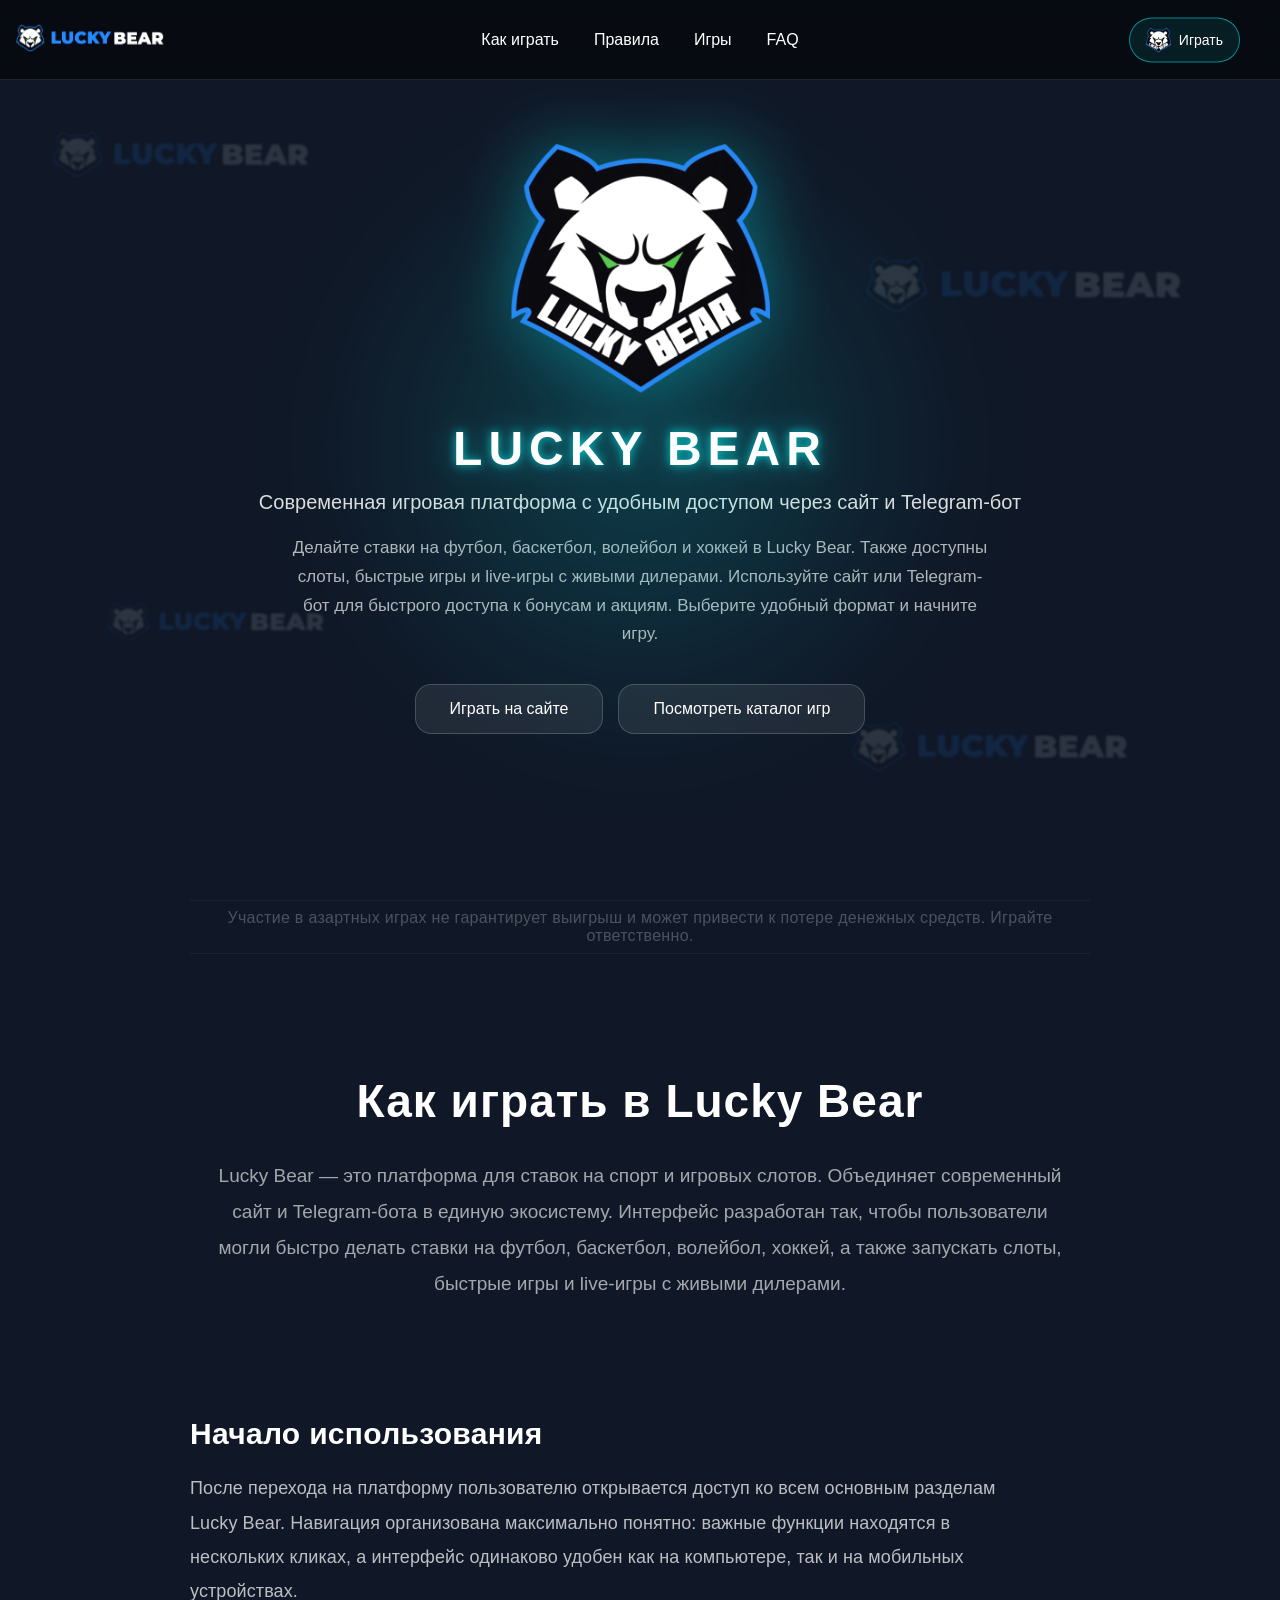
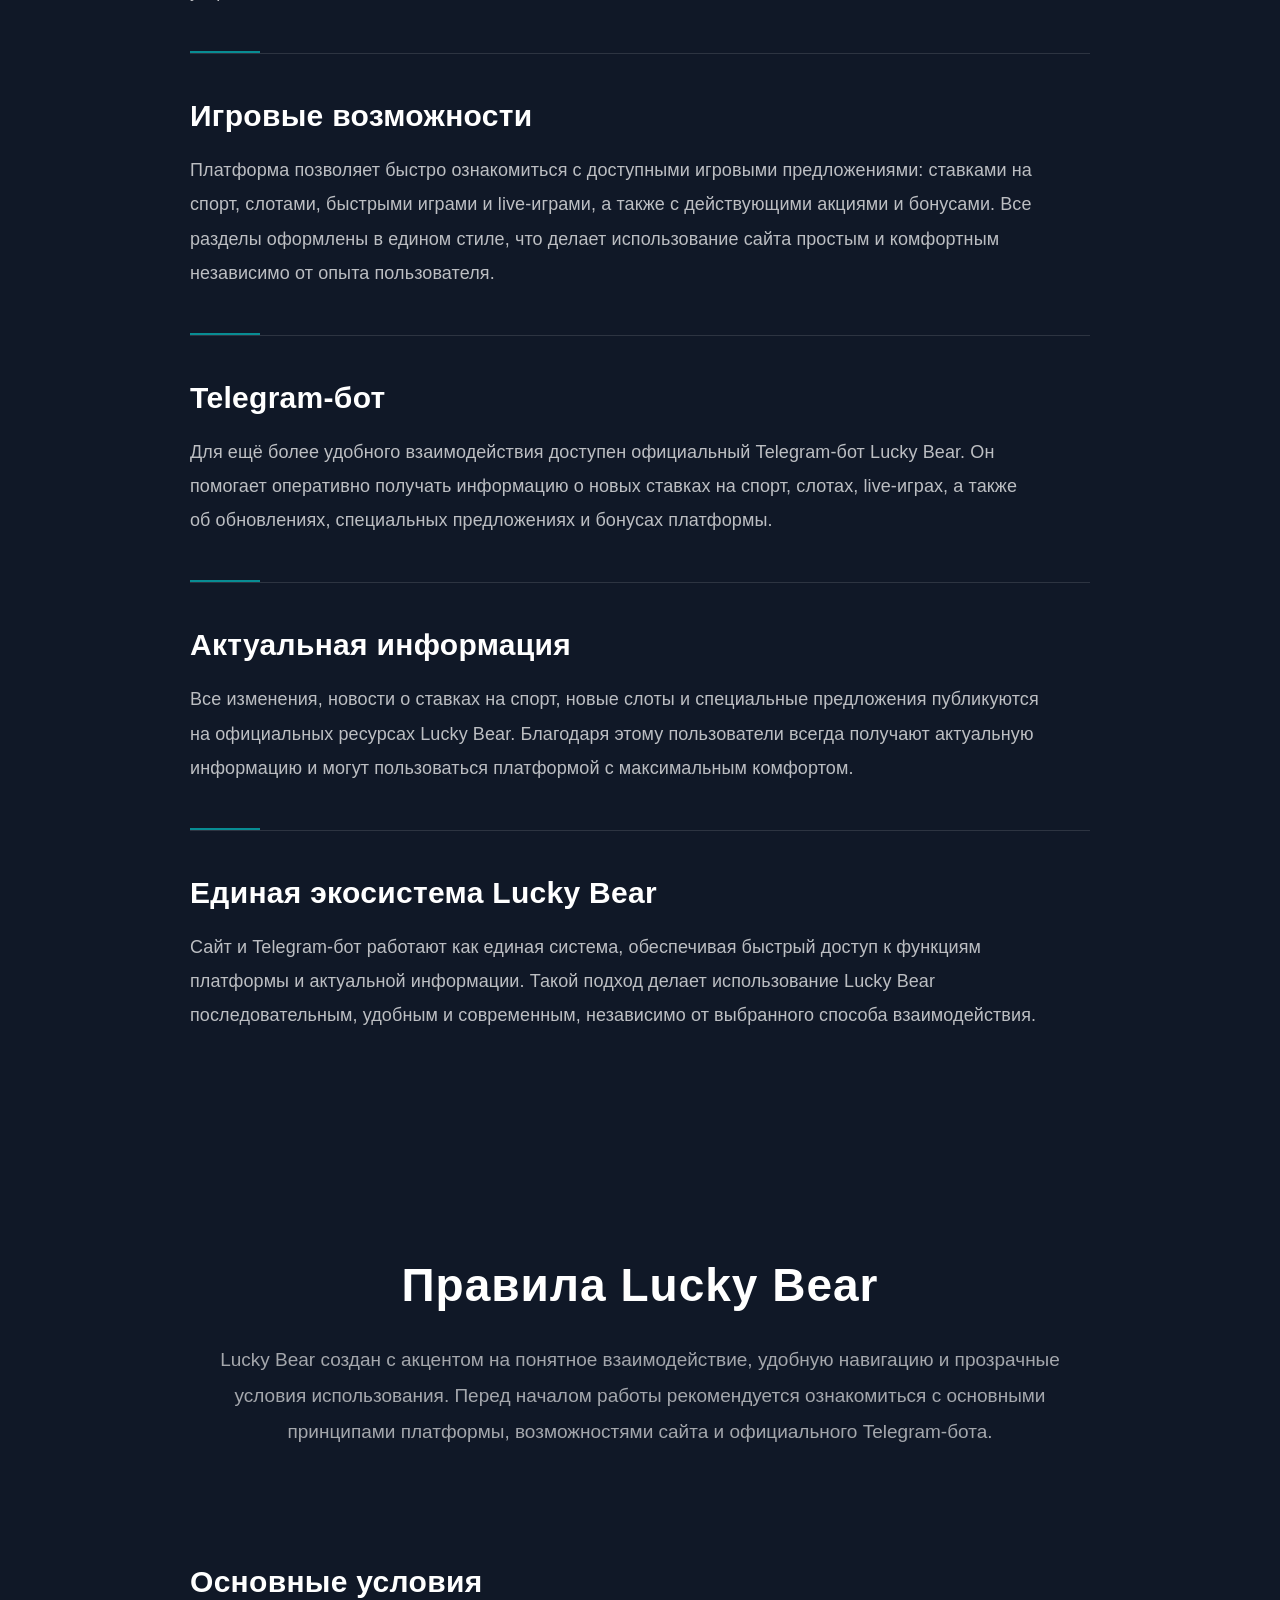
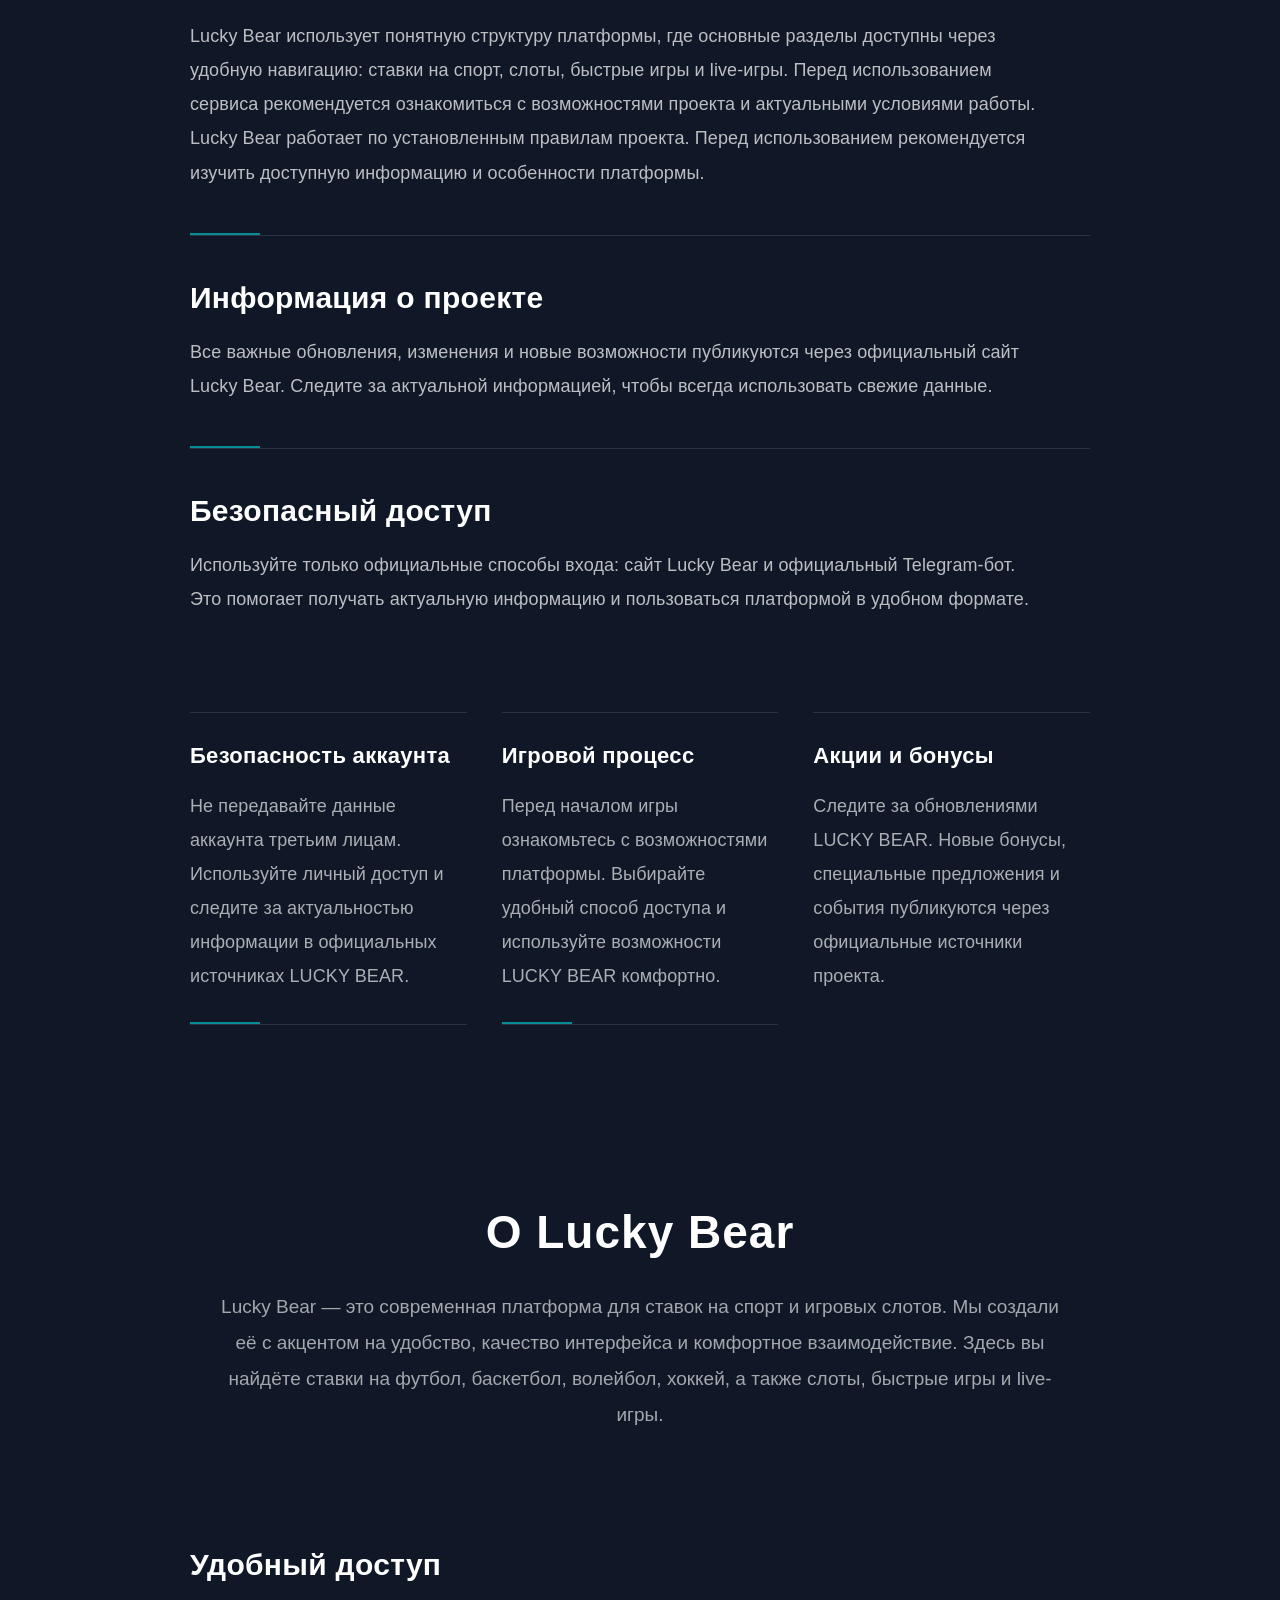
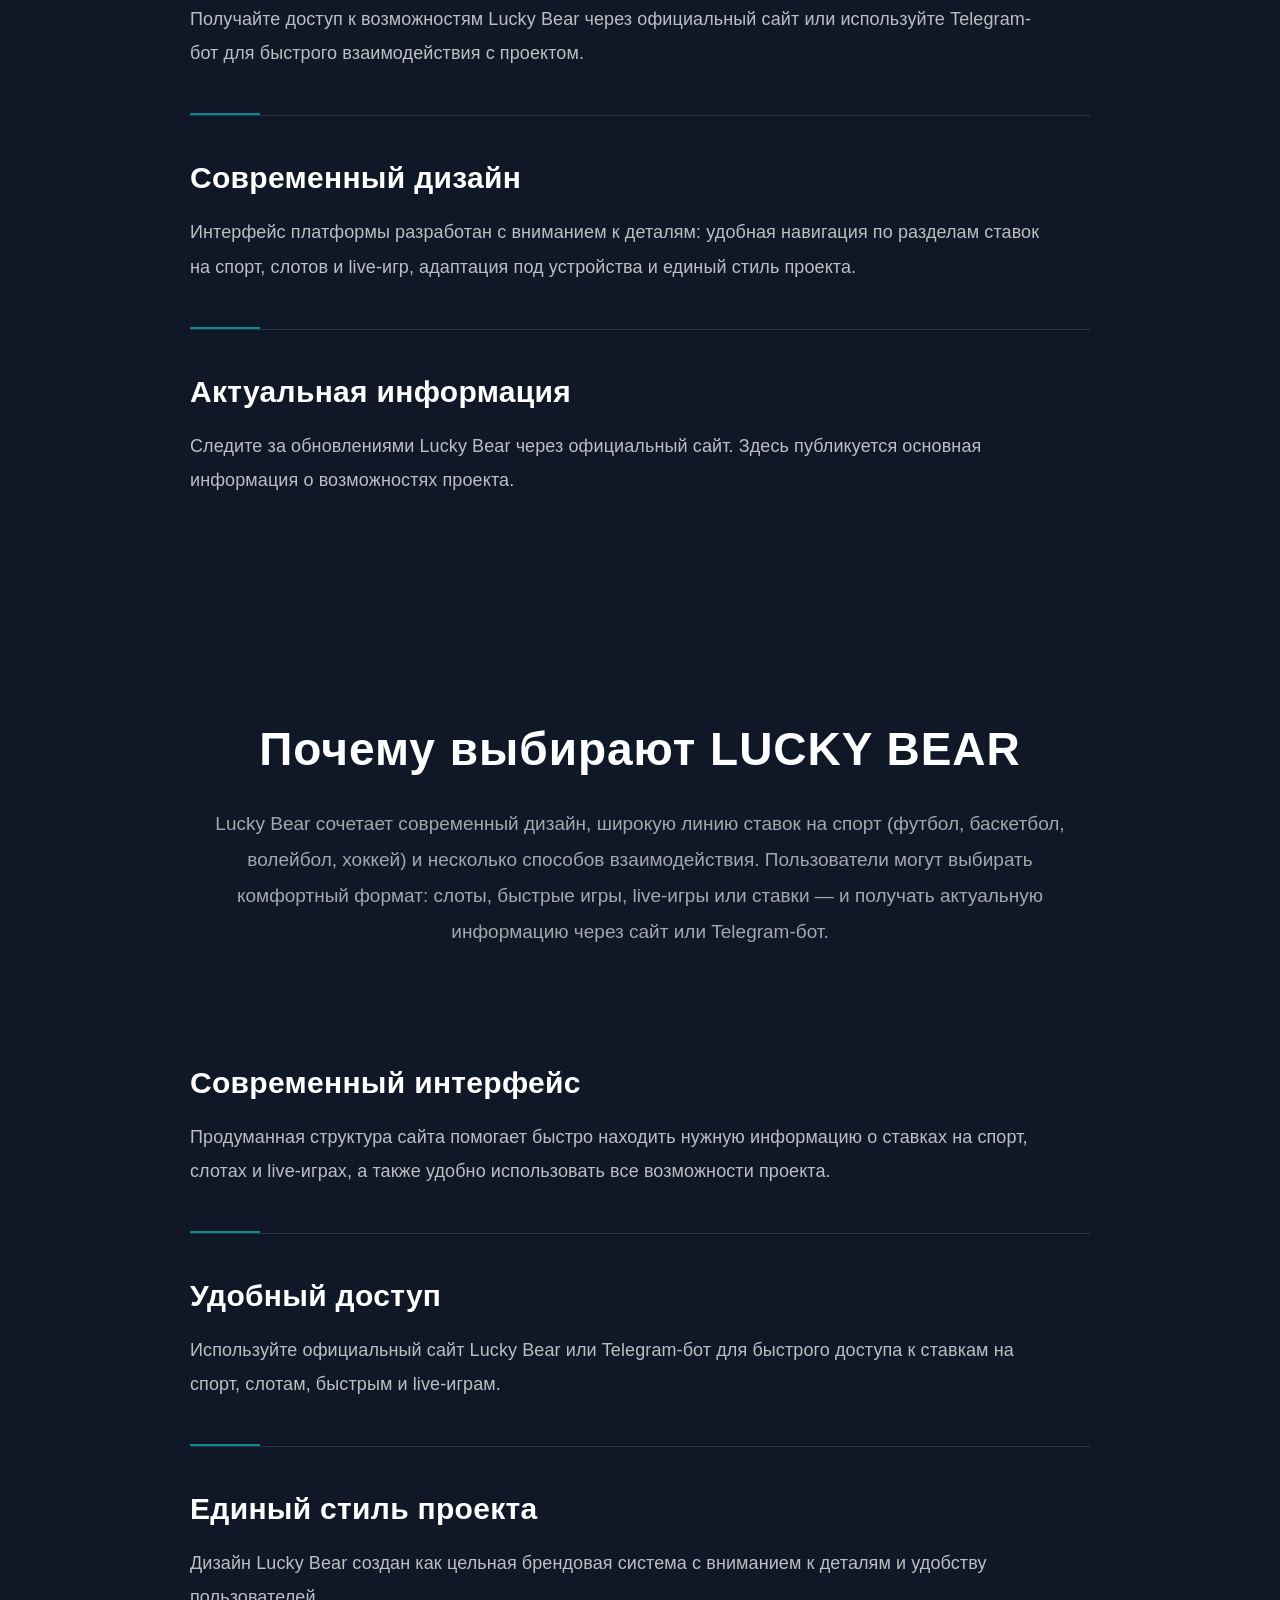
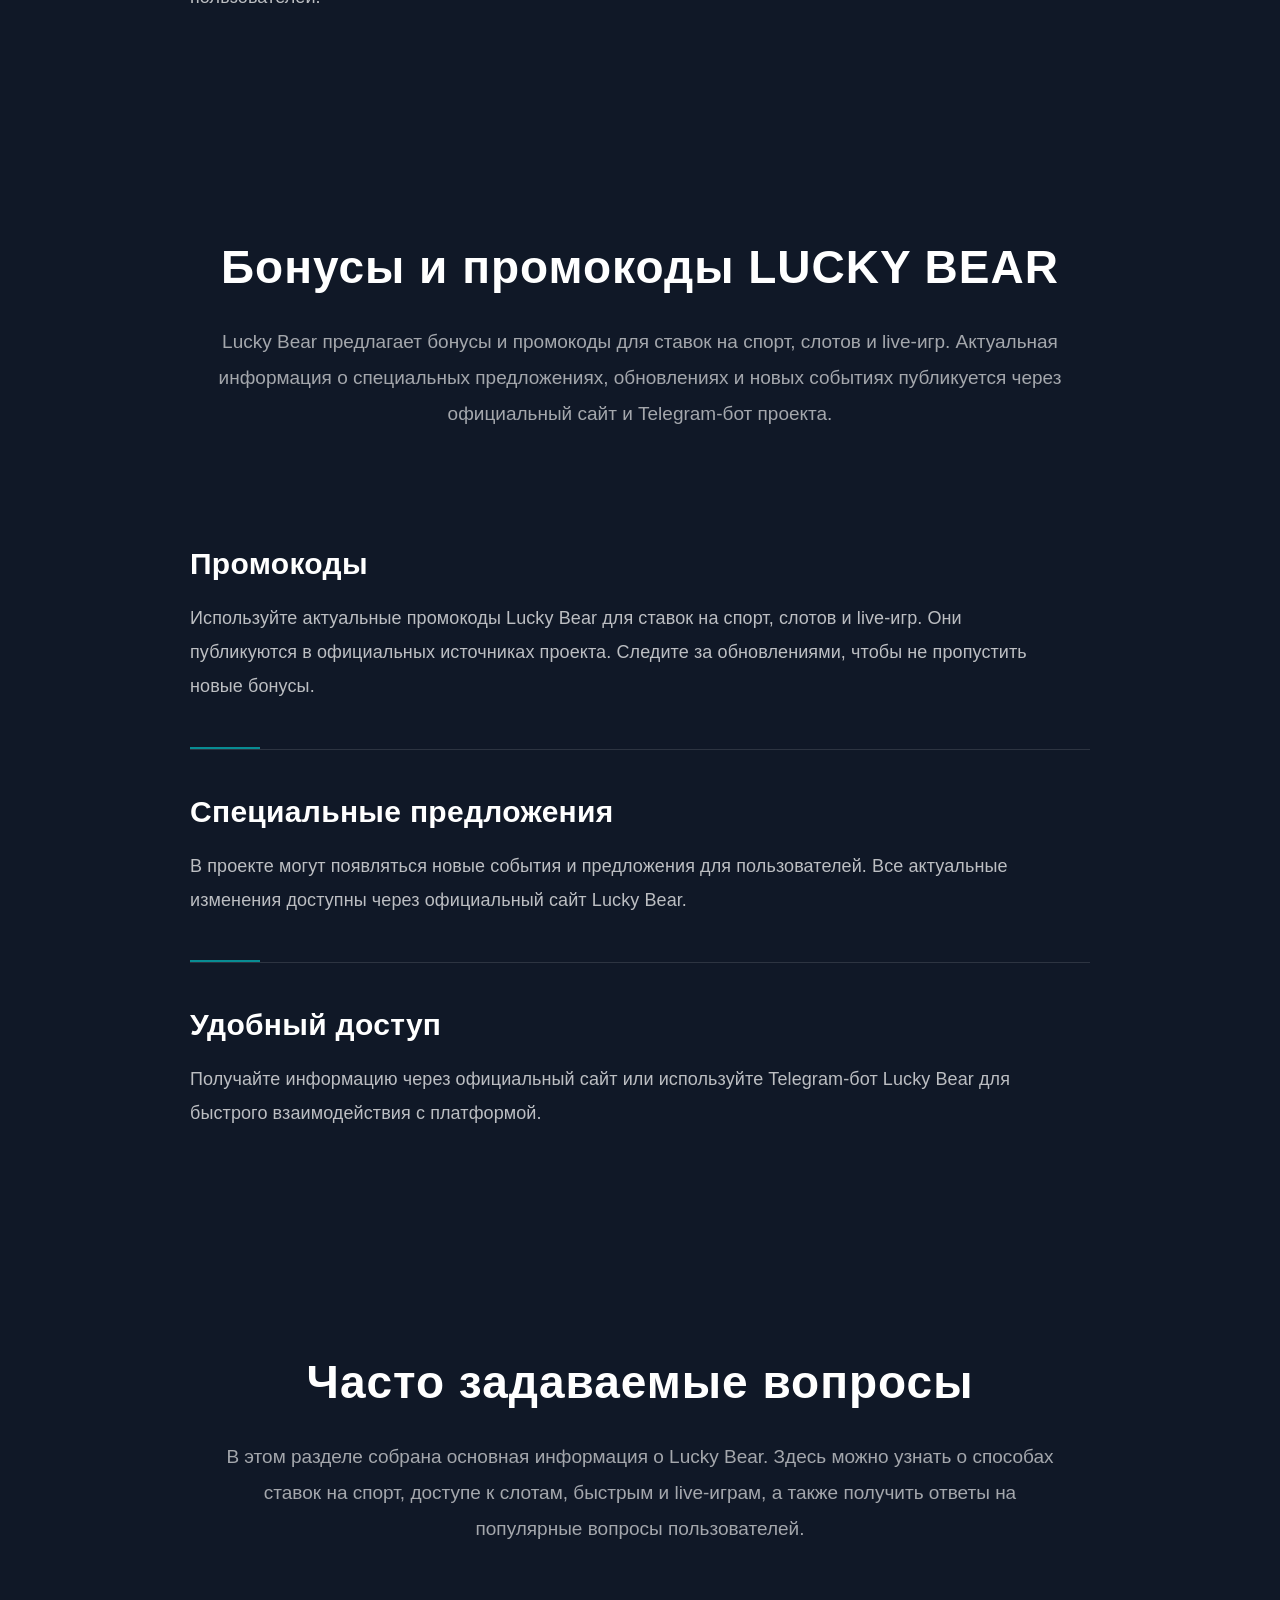
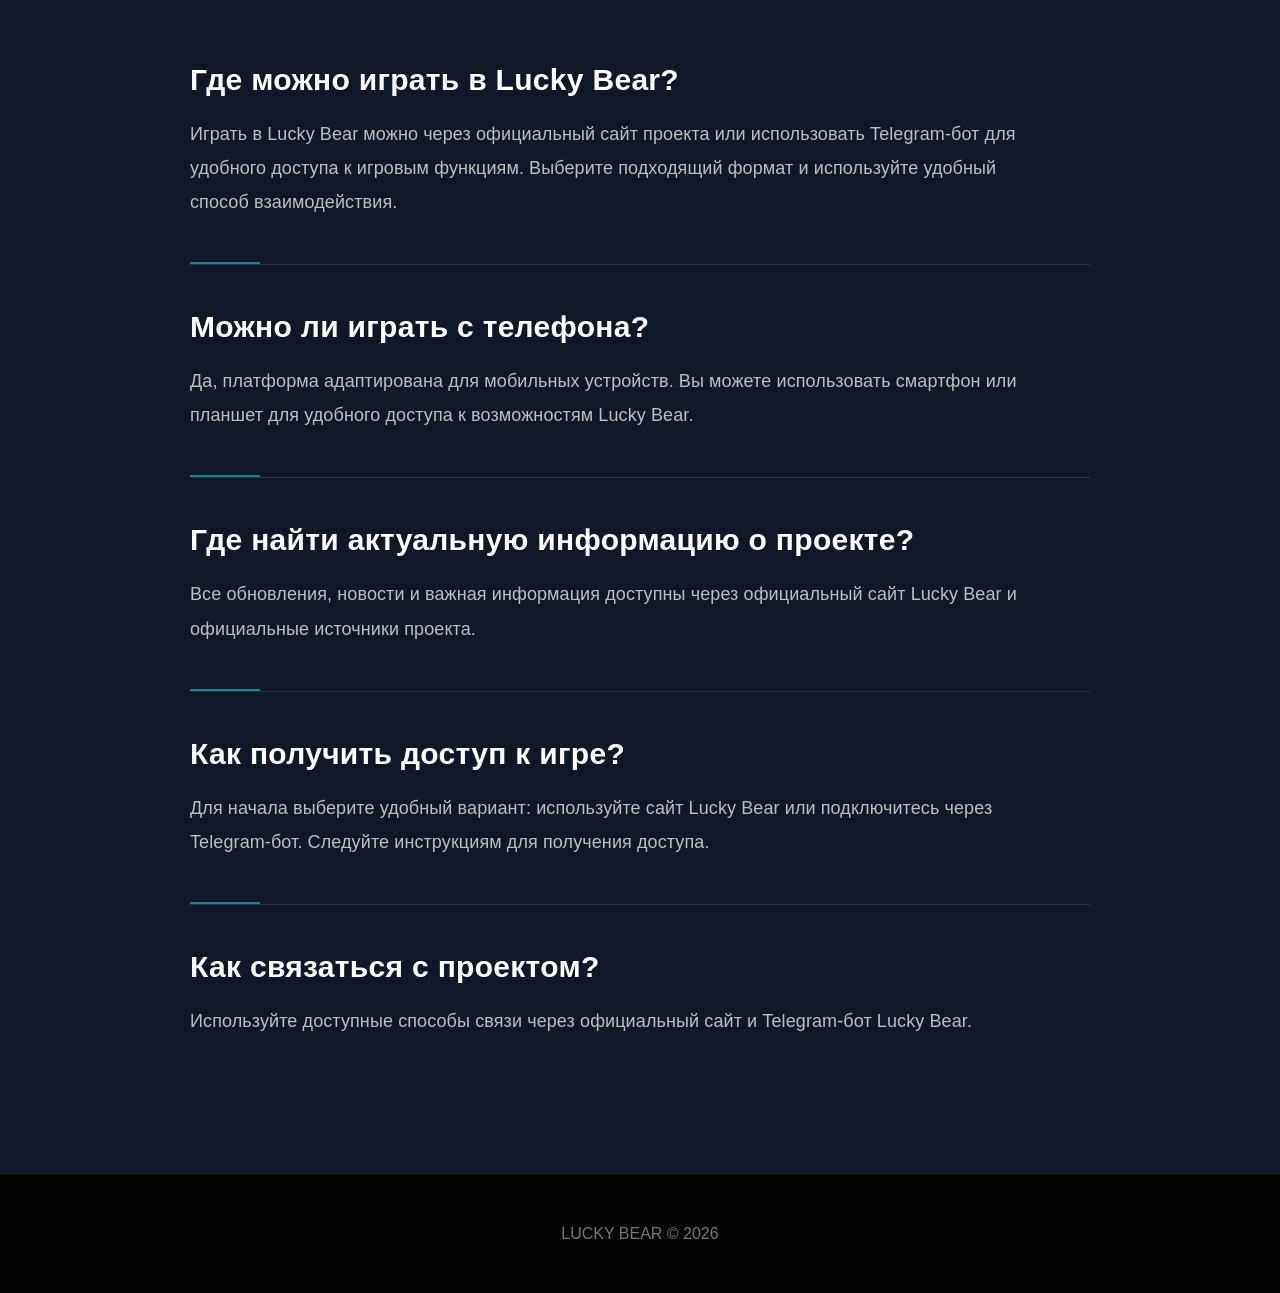
==== index.html @ e466bbab "Update index.html" ====
<!DOCTYPE html>
<html lang="ru">

<head>
<link rel="icon" type="image/png" href="/images/logo.png">
        <meta http-equiv="Content-Type" content="text/html; charset=UTF-8">
        <!-- Yandex.Metrika counter -->
<script type="text/javascript">
    (function(m,e,t,r,i,k,a){
        m[i]=m[i]||function(){(m[i].a=m[i].a||[]).push(arguments)};
        m[i].l=1*new Date();
        for (var j = 0; j < document.scripts.length; j++) {if (document.scripts[j].src === r) { return; }}
        k=e.createElement(t),a=e.getElementsByTagName(t)[0],k.async=1,k.src=r,a.parentNode.insertBefore(k,a)
    })(window, document,'script','https://mc.yandex.ru/metrika/tag.js?id=110916195', 'ym');

    ym(110916195, 'init', {ssr:true, webvisor:true, clickmap:true, ecommerce:"dataLayer", referrer: document.referrer, url: location.href, accurateTrackBounce:true, trackLinks:true});
</script>
<noscript><div><img src="https://mc.yandex.ru/watch/110916195" style="position:absolute; left:-9999px;" alt="" /></div></noscript>
<!-- /Yandex.Metrika counter -->
<meta charset="UTF-8">
<meta name="viewport" content="width=device-width, initial-scale=1.0">

<title>Lucky Bear — казино, ставки на спорт, слоты, live-игры и бонусы | Официальный сайт</title>
    <meta name="description" content="Lucky Bear — официальный сайт казино. Ставки на спорт, слоты, live-игры и бонусы. Играйте и выигрывайте на удобной платформе.">

<link rel="stylesheet" href="style.css">

</head>

<body>
    <div class="bear-background"></div>
<header>
    <a href="#home" class="brand-icon">
        <img src="images/menu-logo.png" alt="LUCKY BEAR">
    </a>

    <!-- МЕНЮ-КАРУСЕЛЬ (ТОЛЬКО ДЛЯ МОБИЛЬНЫХ) -->
    <nav class="nav" id="mobileNav">
        <a href="#start" class="nav-link active">Как играть</a>
        <a href="#rules" class="nav-link">Правила</a>
     <a href="games.html" class="nav-link">Игры</a>
        <a href="#faq" class="nav-link">FAQ</a>
    </nav>

    <a href="https://lb777.xyz/5dsgV7" class="bot-button" rel="noreferrer noopener">
        <img src="images/logo.png" alt="LUCKY BEAR">
        <span>Играть</span>
    </a>
</header>

<!-- ===== ГЛАВНЫЙ ЭКРАН ===== -->

<section class="hero" id="home">

<img 
src="images/logo.png"
alt="LUCKY BEAR"
class="logo"
>

<div class="title">
LUCKY BEAR
</div>

<div class="subtitle">
Современная игровая платформа с удобным доступом через сайт и Telegram-бот
</div>

<p class="hero-description">
Делайте ставки на футбол, баскетбол, волейбол и хоккей в Lucky Bear. Также доступны слоты, быстрые игры и live-игры с живыми дилерами. Используйте сайт или Telegram-бот для быстрого доступа к бонусам и акциям. Выберите удобный формат и начните игру.
</p>

<div class="hero-buttons" style="display: flex; gap: 15px; justify-content: center; flex-wrap: wrap; margin-bottom: 20px;">
    <a href="https://lb777.xyz/5dsgV7" class="main-button" rel="noreferrer noopener">Играть на сайте</a>
    <a href="games.html" class="main-button">Посмотреть каталог игр</a>
</div>
    
</section>
<!-- ===== ПРЕДУПРЕЖДЕНИЕ ===== -->
<div style="max-width: 900px; margin: 0 auto 30px; padding: 8px 0; text-align: center; font-size: 16px; color: rgba(255,255,255,0.25); letter-spacing: 0.3px; border-top: 1px solid rgba(255,255,255,0.05); border-bottom: 1px solid rgba(255,255,255,0.05);">
    Участие в азартных играх не гарантирует выигрыш и может привести к потере денежных средств. Играйте ответственно.
</div>
<!-- ===== КАК ИГРАТЬ ===== -->

<section id="start">

    <h2 class="section-title">
        Как играть в Lucky Bear
    </h2>

    <p class="section-description">
      Lucky Bear — это платформа для ставок на спорт и игровых слотов. Объединяет современный сайт и Telegram-бота в единую экосистему. Интерфейс разработан так, чтобы пользователи могли быстро делать ставки на футбол, баскетбол, волейбол, хоккей, а также запускать слоты, быстрые игры и live-игры с живыми дилерами.
    </p>

    <div class="info-block">

        <h3>Начало использования</h3>

        <p>
            После перехода на платформу пользователю открывается доступ ко всем основным разделам Lucky Bear. Навигация организована максимально понятно: важные функции находятся в нескольких кликах, а интерфейс одинаково удобен как на компьютере, так и на мобильных устройствах.
        </p>

    </div>

    <div class="info-block">

        <h3>Игровые возможности</h3>

        <p>
            Платформа позволяет быстро ознакомиться с доступными игровыми предложениями: ставками на спорт, слотами, быстрыми играми и live-играми, а также с действующими акциями и бонусами. Все разделы оформлены в едином стиле, что делает использование сайта простым и комфортным независимо от опыта пользователя.
        </p>

    </div>

    <div class="info-block">

        <h3>Telegram-бот</h3>

        <p>
        Для ещё более удобного взаимодействия доступен официальный Telegram-бот Lucky Bear. Он помогает оперативно получать информацию о новых ставках на спорт, слотах, live-играх, а также об обновлениях, специальных предложениях и бонусах платформы.
        </p>

    </div>

    <div class="info-block">

        <h3>Актуальная информация</h3>

        <p>
          Все изменения, новости о ставках на спорт, новые слоты и специальные предложения публикуются на официальных ресурсах Lucky Bear. Благодаря этому пользователи всегда получают актуальную информацию и могут пользоваться платформой с максимальным комфортом.
        </p>

    </div>

    <div class="info-block info-highlight">

        <h3>Единая экосистема Lucky Bear</h3>

        <p>
            Сайт и Telegram-бот работают как единая система, обеспечивая быстрый доступ к функциям платформы и актуальной информации. Такой подход делает использование Lucky Bear последовательным, удобным и современным, независимо от выбранного способа взаимодействия.
        </p>

    </div>

</section>
  
<!-- ===== ПРАВИЛА ===== -->

<section id="rules">

<h2 class="section-title">
Правила Lucky Bear
</h2>

<p class="section-description">
Lucky Bear создан с акцентом на понятное взаимодействие,
удобную навигацию и прозрачные условия использования.
Перед началом работы рекомендуется ознакомиться с основными
принципами платформы, возможностями сайта и официального
Telegram-бота.
</p>

<div class="rules-grid">

<div class="rules-card">

<h3>
Основные условия
</h3>

<p>
Lucky Bear использует понятную структуру платформы, где основные разделы доступны через удобную навигацию: ставки на спорт, слоты, быстрые игры и live-игры. Перед использованием сервиса рекомендуется ознакомиться с возможностями проекта и актуальными условиями работы.
</p>

<p>
Lucky Bear работает по установленным правилам проекта.
Перед использованием рекомендуется изучить доступную
информацию и особенности платформы.
</p>

</div>

<div class="rules-card">

<h3>
Информация о проекте
</h3>

<p>
Все важные обновления, изменения и новые возможности
публикуются через официальный сайт Lucky Bear.
Следите за актуальной информацией, чтобы всегда
использовать свежие данные.
</p>

</div>

<div class="rules-card">

<h3>
Безопасный доступ
</h3>

<p>
Используйте только официальные способы входа:
сайт Lucky Bear и официальный Telegram-бот.
Это помогает получать актуальную информацию
и пользоваться платформой в удобном формате.
</p>

</div>

</div>

<div class="rules-extra">

<div class="rules-extra-card">

<h3>
Безопасность аккаунта
</h3>

<p>
Не передавайте данные аккаунта третьим лицам.
Используйте личный доступ и следите за актуальностью
информации в официальных источниках LUCKY BEAR.
</p>

</div>

<div class="rules-extra-card">

<h3>
Игровой процесс
</h3>

<p>
Перед началом игры ознакомьтесь с возможностями платформы.
Выбирайте удобный способ доступа и используйте
возможности LUCKY BEAR комфортно.
</p>

</div>

<div class="rules-extra-card">

<h3>
Акции и бонусы
</h3>

<p>
Следите за обновлениями LUCKY BEAR.
Новые бонусы, специальные предложения и события
публикуются через официальные источники проекта.
</p>

</div>

</div>

</section>
<!-- ===== О ПРОЕКТЕ ===== -->

<section id="about">

<h2 class="section-title">
О Lucky Bear
</h2>

<p class="section-description">
Lucky Bear — это современная платформа для ставок на спорт и игровых слотов. Мы создали её с акцентом на удобство, качество интерфейса и комфортное взаимодействие. Здесь вы найдёте ставки на футбол, баскетбол, волейбол, хоккей, а также слоты, быстрые игры и live-игры.
</p>

<div class="about-box">

<div class="about-card">

<h3>
Удобный доступ
</h3>

<p>
Получайте доступ к возможностям Lucky Bear через официальный сайт
или используйте Telegram-бот для быстрого взаимодействия с проектом.
</p>

</div>

<div class="about-card">

<h3>
Современный дизайн
</h3>

<p>
Интерфейс платформы разработан с вниманием к деталям: удобная навигация по разделам ставок на спорт, слотов и live-игр, адаптация под устройства и единый стиль проекта.
</p>

</div>

<div class="about-card">

<h3>
Актуальная информация
</h3>

<p>
Следите за обновлениями Lucky Bear через официальный сайт.
Здесь публикуется основная информация о возможностях проекта.
</p>

</div>

</div>

</section>
 <!-- ===== ПОЧЕМУ LUCKY BEAR ===== -->

<section id="advantages">

<h2 class="section-title">
Почему выбирают LUCKY BEAR
</h2>

<p class="section-description">
Lucky Bear сочетает современный дизайн, широкую линию ставок на спорт (футбол, баскетбол, волейбол, хоккей) и несколько способов взаимодействия. Пользователи могут выбирать комфортный формат: слоты, быстрые игры, live-игры или ставки — и получать актуальную информацию через сайт или Telegram-бот.
</p>

<div class="advantages-box">

<div class="advantages-card">

<h3>
Современный интерфейс
</h3>

<p>
Продуманная структура сайта помогает быстро находить нужную информацию о ставках на спорт, слотах и live-играх, а также удобно использовать все возможности проекта.
</p>

</div>

<div class="advantages-card">

<h3>
Удобный доступ
</h3>

<p>
Используйте официальный сайт Lucky Bear или Telegram-бот для быстрого доступа к ставкам на спорт, слотам, быстрым и live-играм.
</p>

</div>

<div class="advantages-card">

<h3>
Единый стиль проекта
</h3>

<p>
Дизайн Lucky Bear создан как цельная брендовая система
с вниманием к деталям и удобству пользователей.
</p>

</div>

</div>

</section>
  <!-- ===== БОНУСЫ И ПРОМОКОДЫ ===== -->

<section id="bonus">

<h2 class="section-title">
Бонусы и промокоды LUCKY BEAR
</h2>

<p class="section-description">
Lucky Bear предлагает бонусы и промокоды для ставок на спорт, слотов и live-игр. Актуальная информация о специальных предложениях, обновлениях и новых событиях публикуется через официальный сайт и Telegram-бот проекта.
</p>

<div class="bonus-box">

<div class="promo-card">

<h3>
Промокоды
</h3>

<p>
Используйте актуальные промокоды Lucky Bear для ставок на спорт, слотов и live-игр. Они публикуются в официальных источниках проекта. Следите за обновлениями, чтобы не пропустить новые бонусы.
</p>

</div>

<div class="promo-card">

<h3>
Специальные предложения
</h3>

<p>
В проекте могут появляться новые события и предложения
для пользователей. Все актуальные изменения доступны
через официальный сайт Lucky Bear.
</p>

</div>

<div class="promo-card">

<h3>
Удобный доступ
</h3>

<p>
Получайте информацию через официальный сайт
или используйте Telegram-бот Lucky Bear
для быстрого взаимодействия с платформой.
</p>

</div>

</div>

</section>
<!-- ===== FAQ ===== -->

<section id="faq">

<h2 class="section-title">
Часто задаваемые вопросы
</h2>

<p class="section-description">
В этом разделе собрана основная информация о Lucky Bear. Здесь можно узнать о способах ставок на спорт, доступе к слотам, быстрым и live-играм, а также получить ответы на популярные вопросы пользователей.
</p>

<div class="faq-box">

<div class="faq-card">

<h3>
Где можно играть в Lucky Bear?
</h3>

<p>
Играть в Lucky Bear можно через официальный сайт проекта
или использовать Telegram-бот для удобного доступа к игровым функциям.
Выберите подходящий формат и используйте удобный способ взаимодействия.
</p>

</div>

<div class="faq-card">

<h3>
Можно ли играть с телефона?
</h3>

<p>
Да, платформа адаптирована для мобильных устройств.
Вы можете использовать смартфон или планшет для удобного доступа
к возможностям Lucky Bear.
</p>

</div>

<div class="faq-card">

<h3>
Где найти актуальную информацию о проекте?
</h3>

<p>
Все обновления, новости и важная информация доступны через официальный сайт
Lucky Bear и официальные источники проекта.
</p>

</div>

<div class="faq-card">

<h3>
Как получить доступ к игре?
</h3>

<p>
Для начала выберите удобный вариант:
используйте сайт Lucky Bear или подключитесь через Telegram-бот.
Следуйте инструкциям для получения доступа.
</p>

</div>

<div class="faq-card">

<h3>
Как связаться с проектом?
</h3>

<p>
Используйте доступные способы связи через официальный сайт
и Telegram-бот Lucky Bear.
</p>

</div>

</div>

</section>

<footer>

LUCKY BEAR © 2026

</footer>
    <script>

// ===== ЭФФЕКТ РАСТВОРЕНИЯ ЛОГОТИПА ПРИ СКРОЛЛЕ =====

const logo = document.querySelector(".logo");
const hero = document.querySelector(".hero");

window.addEventListener("scroll", () => {

    let scroll = window.scrollY;

    let opacity =
    1 - scroll / 500;

    let scale =
    1 - scroll / 1500;

    if(opacity < 0){

        opacity = 0;

    }

    if(scale < 0.7){

        scale = 0.7;

    }

    logo.style.opacity = opacity;

    logo.style.transform =
    `scale(${scale})`;

});

// ===== ПОЯВЛЕНИЕ БЛОКОВ ПРИ СКРОЛЛЕ =====

const elements =
document.querySelectorAll(
".step, .rules-box, .question"
);

const observer =
new IntersectionObserver(
(entries)=>{

entries.forEach(entry=>{

if(entry.isIntersecting){

entry.target.style.opacity="1";

entry.target.style.transform=
"translateY(0)";

}

});

},
{
threshold:0.15
});

elements.forEach(el=>{

el.style.opacity="0";

el.style.transform=
"translateY(40px)";

el.style.transition=
"0.7s ease";

observer.observe(el);

});
// ===== ПОДСВЕТКА АКТИВНОГО ПУНКТА МЕНЮ ПРИ СКРОЛЛЕ =====
document.addEventListener('DOMContentLoaded', function() {
    const sections = document.querySelectorAll('section[id]');
    const navLinks = document.querySelectorAll('.nav-link');

    function updateActiveLink() {
        let current = '';
        const scrollPosition = window.scrollY + 150;

        sections.forEach(section => {
            const sectionTop = section.offsetTop;
            const sectionBottom = sectionTop + section.offsetHeight;
            if (scrollPosition >= sectionTop && scrollPosition < sectionBottom) {
                current = section.getAttribute('id');
            }
        });

        navLinks.forEach(link => {
            link.classList.remove('active');
            if (link.getAttribute('href') === '#' + current) {
                link.classList.add('active');
                link.scrollIntoView({
                    behavior: 'smooth',
                    block: 'nearest',
                    inline: 'center'
                });
            }
        });
    }

    window.addEventListener('scroll', updateActiveLink);
    window.addEventListener('load', updateActiveLink);
});        
</script>
</body>

</html>
---- style.css ----
/* ===========================
   LUCKY BEAR PREMIUM STYLE
   =========================== */

:root {
    --bg-main: #101820;
    --bg-card: rgba(20, 30, 38, 0.72);
    --bg-card-hover: rgba(35, 48, 58, 0.85);
    --text-main: #f2f4f5;
    --text-soft: #b8c1c8;
    --border: rgba(255,255,255,0.10);
    --accent: #9fb7aa;
    --shadow: 0 20px 50px rgba(0,0,0,0.35);
}

* {
    margin: 0;
    padding: 0;
    box-sizing: border-box;
    scroll-behavior: smooth;
}

body {
    background: #101827;
    color: #ffffff;
    font-family: Arial, Helvetica, sans-serif;
}

/* ===== HEADER ===== */
header {
    position: fixed !important;
    top: 0 !important;
    left: 0 !important;
    right: 0 !important;
    width: 100% !important;
    height: 80px;
    display: flex;
    align-items: center;
    justify-content: space-between;
    background: rgba(0,0,0,.55);
    backdrop-filter: blur(15px);
    border-bottom: 1px solid rgba(255,255,255,.10) !important;
    z-index: 99999 !important;
    padding: 0 20px;
}

.nav {
    display: flex;
    justify-content: center;
    align-items: center;
    gap: 35px;
    position: absolute;
    left: 50%;
    transform: translateX(-50%);
}
.nav a {
    color: #fff;
    text-decoration: none;
    font-size: 16px;
    transition: .3s;
}
.nav a:hover {
    color: #00ffff;
}

.brand-icon {
    position: absolute;
    left: 15px;
    top: 50%;
    transform: translateY(-50%);
}
.brand-icon img {
    width: 150px;
    height: 150px;
    object-fit: contain;
    transition: .3s;
}
.brand-icon img:hover {
    transform: scale(1.1);
}

.bot-button {
    position: absolute;
    right: 40px;
    top: 50%;
    transform: translateY(-50%);
    height: 45px;
    display: flex;
    align-items: center;
    gap: 8px;
    padding: 0 16px;
    border-radius: 25px;
    color: #fff;
    text-decoration: none;
    font-size: 14px;
    border: 1px solid rgba(0,255,255,.5);
    background: rgba(0,255,255,.08);
    transition: .3s;
}
.bot-button img {
    width: 25px !important;
    height: 25px !important;
    object-fit: contain;
}
.bot-button:hover {
    background: rgba(0,255,255,.2);
    transform: translateY(-50%) scale(1.05);
}

/* ===== HERO ===== */
.hero {
    height: 100vh;
    display: flex;
    flex-direction: column;
    justify-content: center;
    align-items: center;
    position: relative;
    overflow: hidden;
    text-align: center;
    padding-top: 80px;
}
.hero::before {
    content: "";
    position: absolute;
    width: 700px;
    height: 700px;
    background: radial-gradient(circle, rgba(0,255,255,.18), transparent 65%);
    filter: blur(60px);
}

.logo {
    position: relative;
    width: 260px;
    max-width: 65vw;
    z-index: 2;
    object-fit: contain;
    border-radius: 0;
    background: transparent;
    box-shadow: none;
    animation: logoAppear 2s ease, floatLogo 4s ease-in-out infinite;
    filter: drop-shadow(0 0 35px rgba(0,255,255,.35));
}
@keyframes logoAppear {
    from { opacity: 0; transform: translateY(50px) scale(.8); }
    to { opacity: 1; transform: translateY(0) scale(1); }
}
@keyframes floatLogo {
    0%,100% { transform: translateY(0); }
    50% { transform: translateY(-12px); }
}

.title {
    margin-top: 25px;
    font-size: 48px;
    letter-spacing: 6px;
    color: #ffffff;
    font-weight: 900;
    position: relative;
    text-shadow: 0 0 10px rgba(0,255,255,.7), 0 0 30px rgba(0,255,255,.4);
}
.subtitle {
    margin-top: 15px;
    color: #ddd;
    font-size: 20px;
}
.hero-description {
    max-width: 700px;
    margin: 20px auto 0;
    color: rgba(255,255,255,.68);
    font-size: 17px;
    line-height: 1.7;
}
.scroll {
    position: absolute;
    bottom: 40px;
    color: #aaa;
    animation: bounce 2s infinite;
}
@keyframes bounce {
    50% { transform: translateY(10px); }
}

.hero-buttons {
    display: flex;
    justify-content: center;
    gap: 18px;
    margin-top: 35px;
    flex-wrap: wrap;
}
.main-button,
.telegram-button {
    display: inline-flex;
    align-items: center;
    justify-content: center;
    padding: 15px 34px;
    border-radius: 16px;
   text-decoration: none;
    font-size: 16px;
    color: #ffffff;
    background: rgba(255,255,255,.08);
    border: 1px solid rgba(255,255,255,.18);
    backdrop-filter: blur(10px);
    transition: .3s ease;
}
.main-button:hover,
.telegram-button:hover {
    background: rgba(255,255,255,.16);
    transform: translateY(-3px);
}

/* ===== ОБЩИЕ СЕКЦИИ ===== */
section {
    position: relative;
    max-width: 1200px;
    margin: 0 auto;
    padding: 90px 25px;
    scroll-margin-top: 90px;
}
.section-title {
    font-size: 46px !important;
    font-weight: 800 !important;
    letter-spacing: 1px !important;
    color: #ffffff !important;
    text-align: center;
    margin-bottom: 30px !important;
}
.section-description {
    max-width: 850px !important;
    margin: 0 auto 70px !important;
    color: rgba(255,255,255,.62) !important;
    font-size: 19px !important;
    line-height: 1.9 !important;
    text-align: center;
}

/* ===== ЕДИНЫЙ СТИЛЬ ДЛЯ ВСЕХ БЛОКОВ ===== */
.info-block,
.info-card,
.about-card,
.bonus-card,
.rule-card,
.faq-item,
.faq-card,
.game-step,
.rules-card,
.promo-card,
.advantages-card,
.rules-extra-card {
    position: relative;
    padding: 45px 0 !important;
    margin: 0 auto !important;
    background: transparent !important;
    border: none !important;
    border-bottom: 1px solid rgba(255,255,255,.12) !important;
    border-radius: 0 !important;
    box-shadow: none !important;
    transform: none !important;
    backdrop-filter: none !important;
    max-width: 900px;
}
.info-block:last-child,
.info-card:last-child,
.about-card:last-child,
.bonus-card:last-child,
.rule-card:last-child,
.faq-item:last-child,
.faq-card:last-child,
.game-step:last-child,
.rules-card:last-child,
.promo-card:last-child,
.advantages-card:last-child,
.rules-extra-card:last-child {
    border-bottom: none !important;
}
.info-block::after,
.info-card::after,
.about-card::after,
.bonus-card::after,
.rule-card::after,
.faq-item::after,
.faq-card::after,
.game-step::after,
.rules-card::after,
.promo-card::after,
.advantages-card::after,
.rules-extra-card::after {
    content: "";
    position: absolute;
    bottom: 0;
    left: 0;
    width: 70px;
    height: 2px;
    background: #00ffff;
    opacity: .5;
}
.info-block:last-child::after,
.info-card:last-child::after,
.about-card:last-child::after,
.bonus-card:last-child::after,
.rule-card:last-child::after,
.faq-item:last-child::after,
.faq-card:last-child::after,
.game-step:last-child::after,
.rules-card:last-child::after,
.promo-card:last-child::after,
.advantages-card:last-child::after,
.rules-extra-card:last-child::after {
    display: none;
}

.info-block h3,
.info-card h3,
.about-card h3,
.bonus-card h3,
.rule-card h3,
.faq-item h3,
.faq-card h3,
.game-step h3,
.rules-card h3,
.promo-card h3,
.advantages-card h3,
.rules-extra-card h3 {
    font-size: 30px !important;
    font-weight: 800 !important;
    color: #ffffff !important;
    margin-bottom: 20px !important;
    letter-spacing: .3px;
}
.info-block p,
.info-card p,
.about-card p,
.bonus-card p,
.rule-card p,
.faq-item p,
.faq-card p,
.game-step p,
.rules-card p,
.promo-card p,
.advantages-card p,
.rules-extra-card p {
    max-width: 850px;
    color: rgba(255,255,255,.72) !important;
    font-size: 18px !important;
    line-height: 1.9 !important;
    letter-spacing: .1px;
}

/* ===== СПЕЦИАЛЬНЫЕ СЕТКИ ===== */
.rules-grid {
    display: block;
    max-width: 900px;
    margin: 50px auto 0;
}
.rules-extra {
    display: grid;
    grid-template-columns: repeat(3,1fr);
    gap: 35px;
    max-width: 900px;
    margin: 50px auto 0;
}
.bonus-box {
    display: block;
    max-width: 900px;
    margin: 50px auto 0;
}
.about-box {
    display: block;
    max-width: 900px;
    margin: 50px auto 0;
}
.advantages-box {
    display: block;
    max-width: 900px;
    margin: 50px auto 0;
}
.faq-box {
    display: block;
    max-width: 900px;
    margin: 50px auto 0;
}
.rules-extra-card {
    border-top: 1px solid rgba(255,255,255,.12) !important;
    padding: 30px 0 !important;
}
.rules-extra-card h3 {
   font-size: 22px !important;
}
.rules-extra-card p {
    color: rgba(255,255,255,.65) !important;
}

/* ===== FOOTER ===== */
footer {
    height: 120px;
    display: flex;
    justify-content: center;
    align-items: center;
    background: #050505;
    color: #777;
    border-top: 1px solid rgba(0,255,255,.15);
}

/* ===== АДАПТИВ ===== */
@media (max-width: 768px) {
    header {
        height: 70px !important;
        min-height: auto !important;
        flex-direction: row !important;
        padding: 0 8px !important;
        background: rgba(0,0,0,.65);
        backdrop-filter: blur(15px);
    }

    .brand-icon {
        position: relative !important;
        left: auto !important;
        top: auto !important;
        transform: none !important;
        flex-shrink: 0;
        margin-right: 4px;
    }
    .brand-icon img {
        width: 55px !important;
        height: 55px !important;
    }

    .nav {
        position: relative !important;
        left: auto !important;
        top: auto !important;
        transform: none !important;
        display: flex !important;
        flex-wrap: nowrap;
        gap: 6px !important;
        width: auto;
        margin-top: 0;
        overflow-x: auto;
        justify-content: center;
        padding: 0 3px;
        flex: 1 1 auto;
    }
    .nav a {
        font-size: 12px !important;
        padding: 3px 5px;
        white-space: nowrap;
        color: rgba(255,255,255,0.9);
        font-weight: 600;
        letter-spacing: 0.3px;
    }
    .nav a:hover {
        color: #00ffff;
    }

    .bot-button {
        position: relative !important;
        right: auto !important;
        top: auto !important;
        transform: none !important;
        height: 36px !important;
        padding: 0 12px !important;
        font-size: 12px !important;
        flex-shrink: 0;
        border-radius: 20px;
        background: rgba(0,255,255,.2);
        border: 1.5px solid rgba(0,255,255,.6);
        color: #ffffff;
        font-weight: 700;
        gap: 4px;
    }
    .bot-button img {
        width: 22px !important;
        height: 22px !important;
    }
    .bot-button span {
        display: inline-block;
    }
    .bot-button:hover {
        background: rgba(0,255,255,.35);
        transform: scale(1.02) !important;
    }

    .hero {
        padding-top: 120px;
    }
    .title {
        font-size: 28px !important;
        letter-spacing: 2px;
    }
    .subtitle {
        font-size: 15px !important;
    }
    .section-title {
        font-size: 28px !important;
    }
    section {
        padding: 80px 18px 40px !important;
    }
    .rules-extra {
        grid-template-columns: 1fr;
    }
}

/* ===== ФОНОВЫЕ МЕДВЕДИ ===== */
.bear-background {
    position: fixed;
    inset: 0;
    pointer-events: none;
    z-index: -1 !important;
    background-image: url("images/menu-logo.png"),
                     url("images/menu-logo.png"),
                     url("images/menu-logo.png"),
                     url("images/menu-logo.png");
    background-repeat: no-repeat;
    background-position: 5% 15%, 90% 30%, 10% 70%, 85% 85%;
    background-size: 260px, 320px, 220px, 280px;
    opacity: 0.12;
    filter: blur(1px);
}
section, footer {
    position: relative;
    z-index: 1;
}
@media (max-width: 480px) {
    .bear-background {
        top: 120px !important;
        background-position: 10% 15%, 90% 20%, 10% 80%, 90% 85% !important;
        background-size: 120px, 140px, 100px, 130px !important;
        opacity: 0.15 !important;
    }
    .hero-buttons {
        margin-bottom: 40px !important;
    }
}
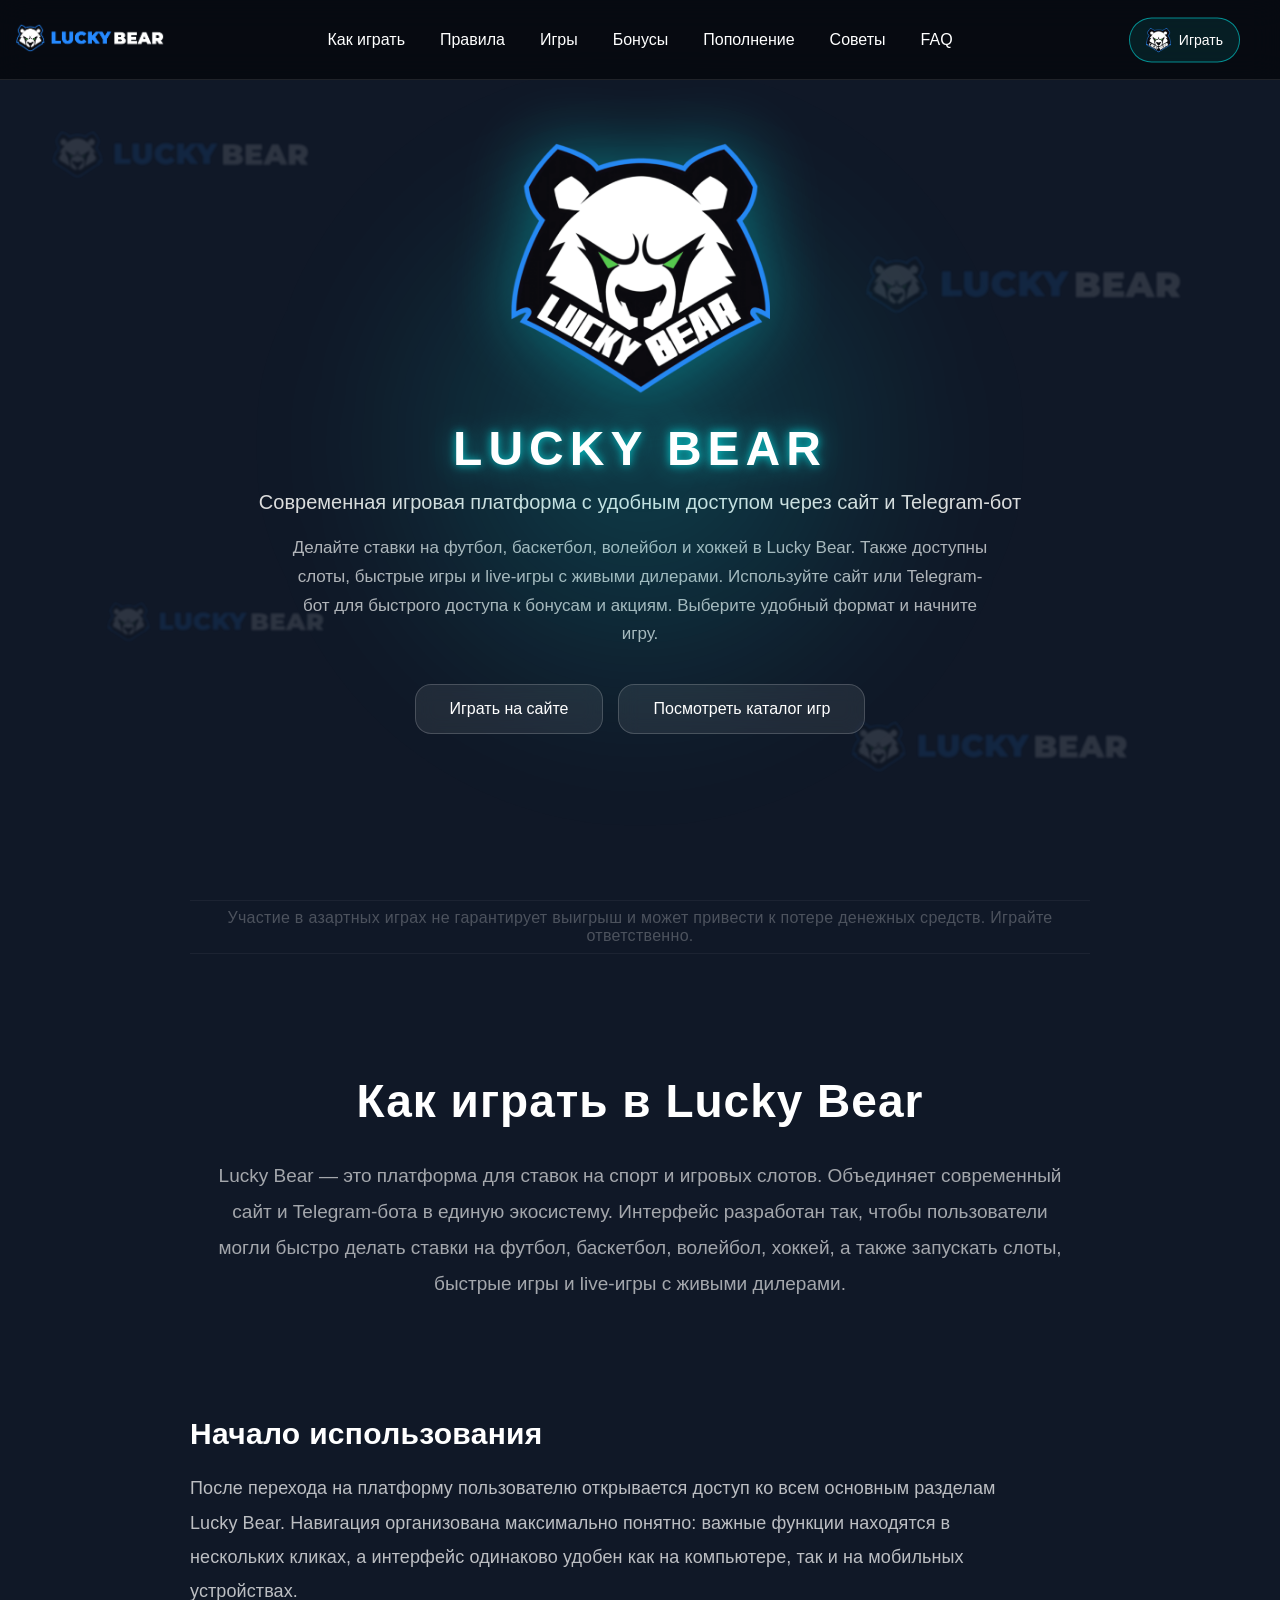
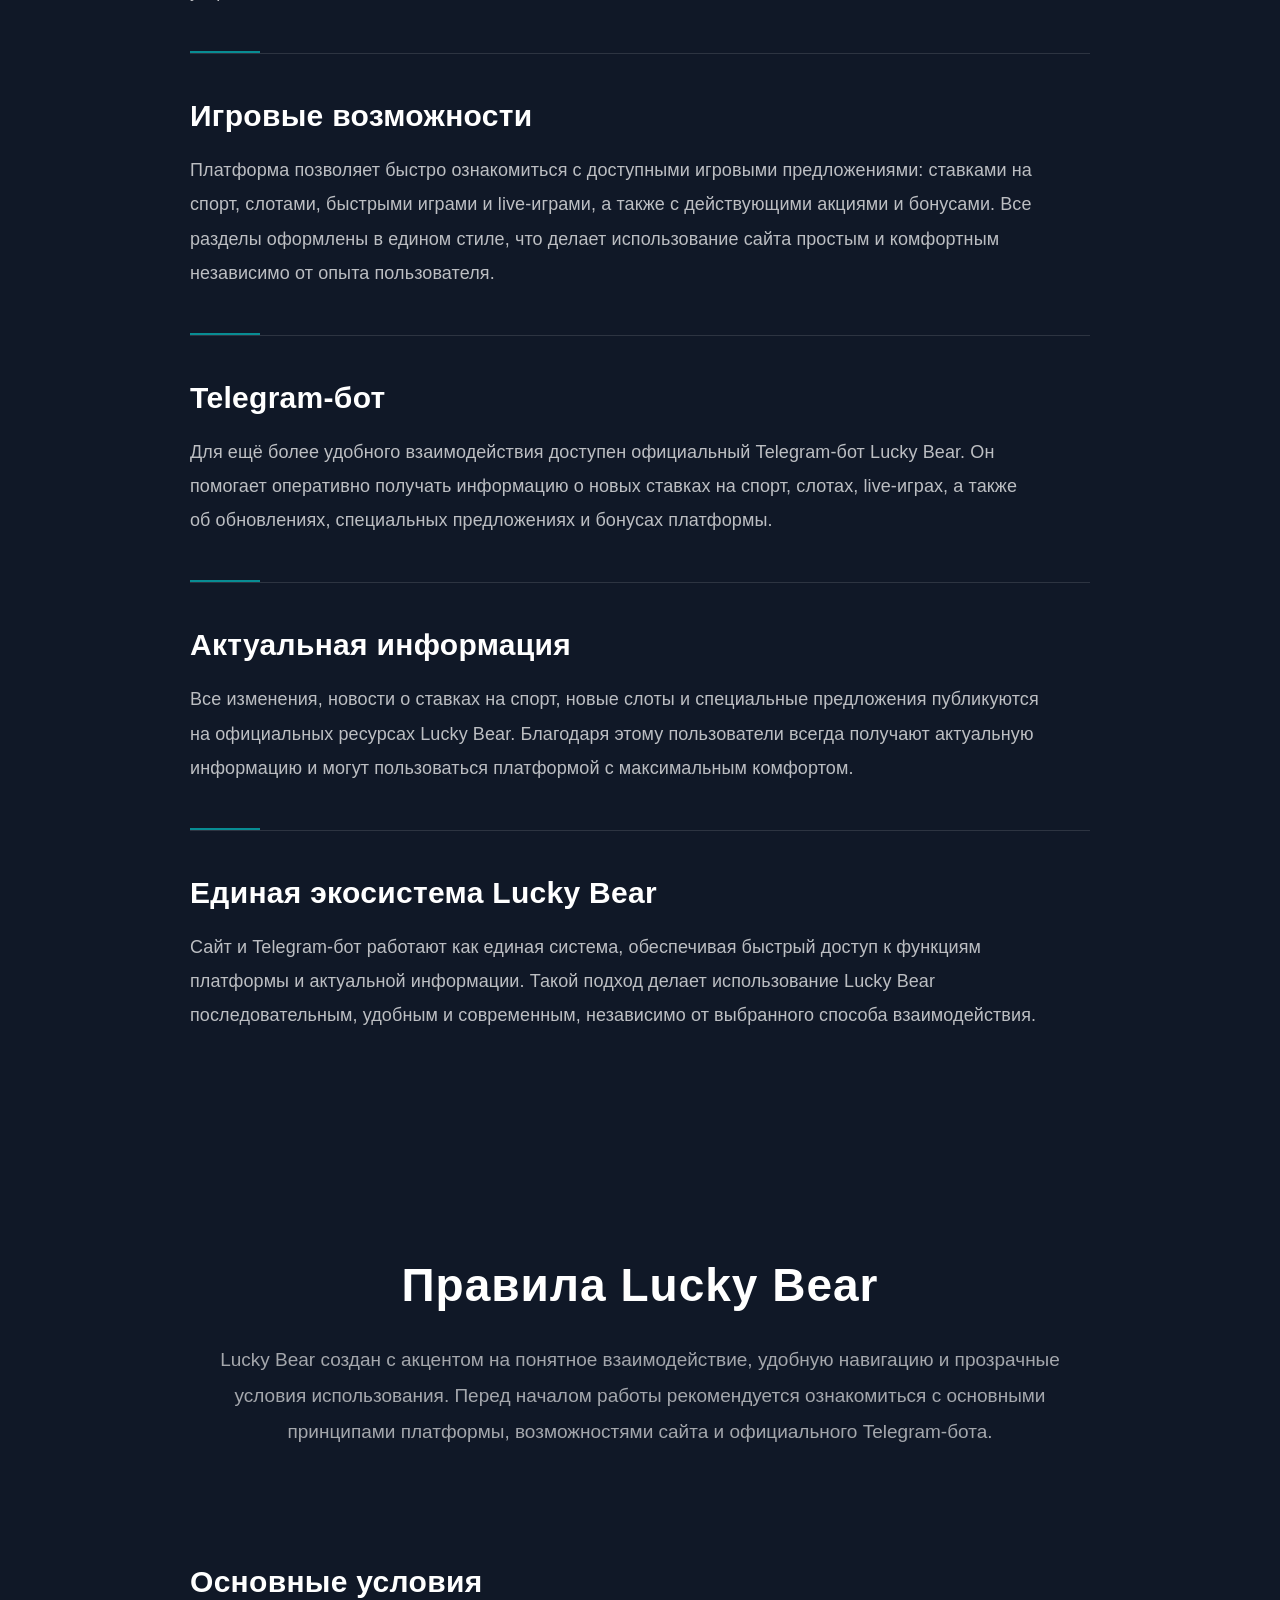
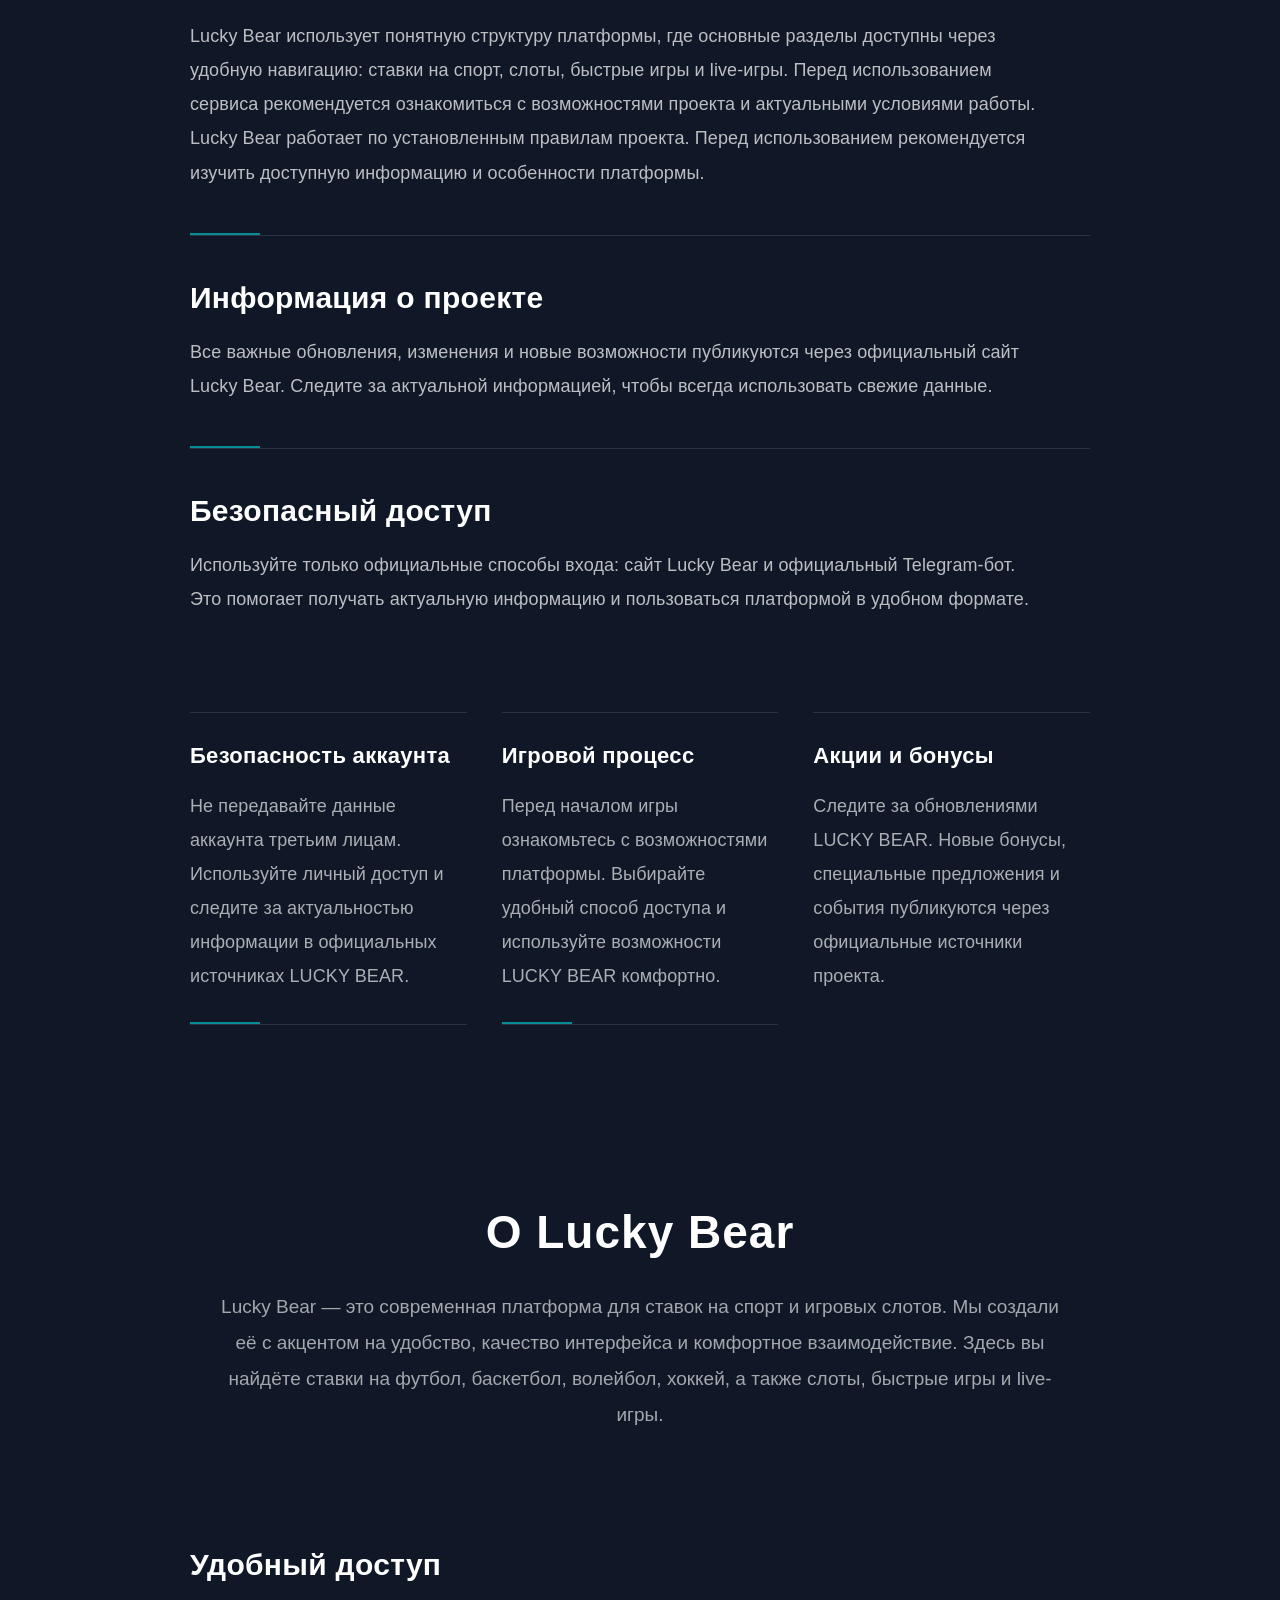
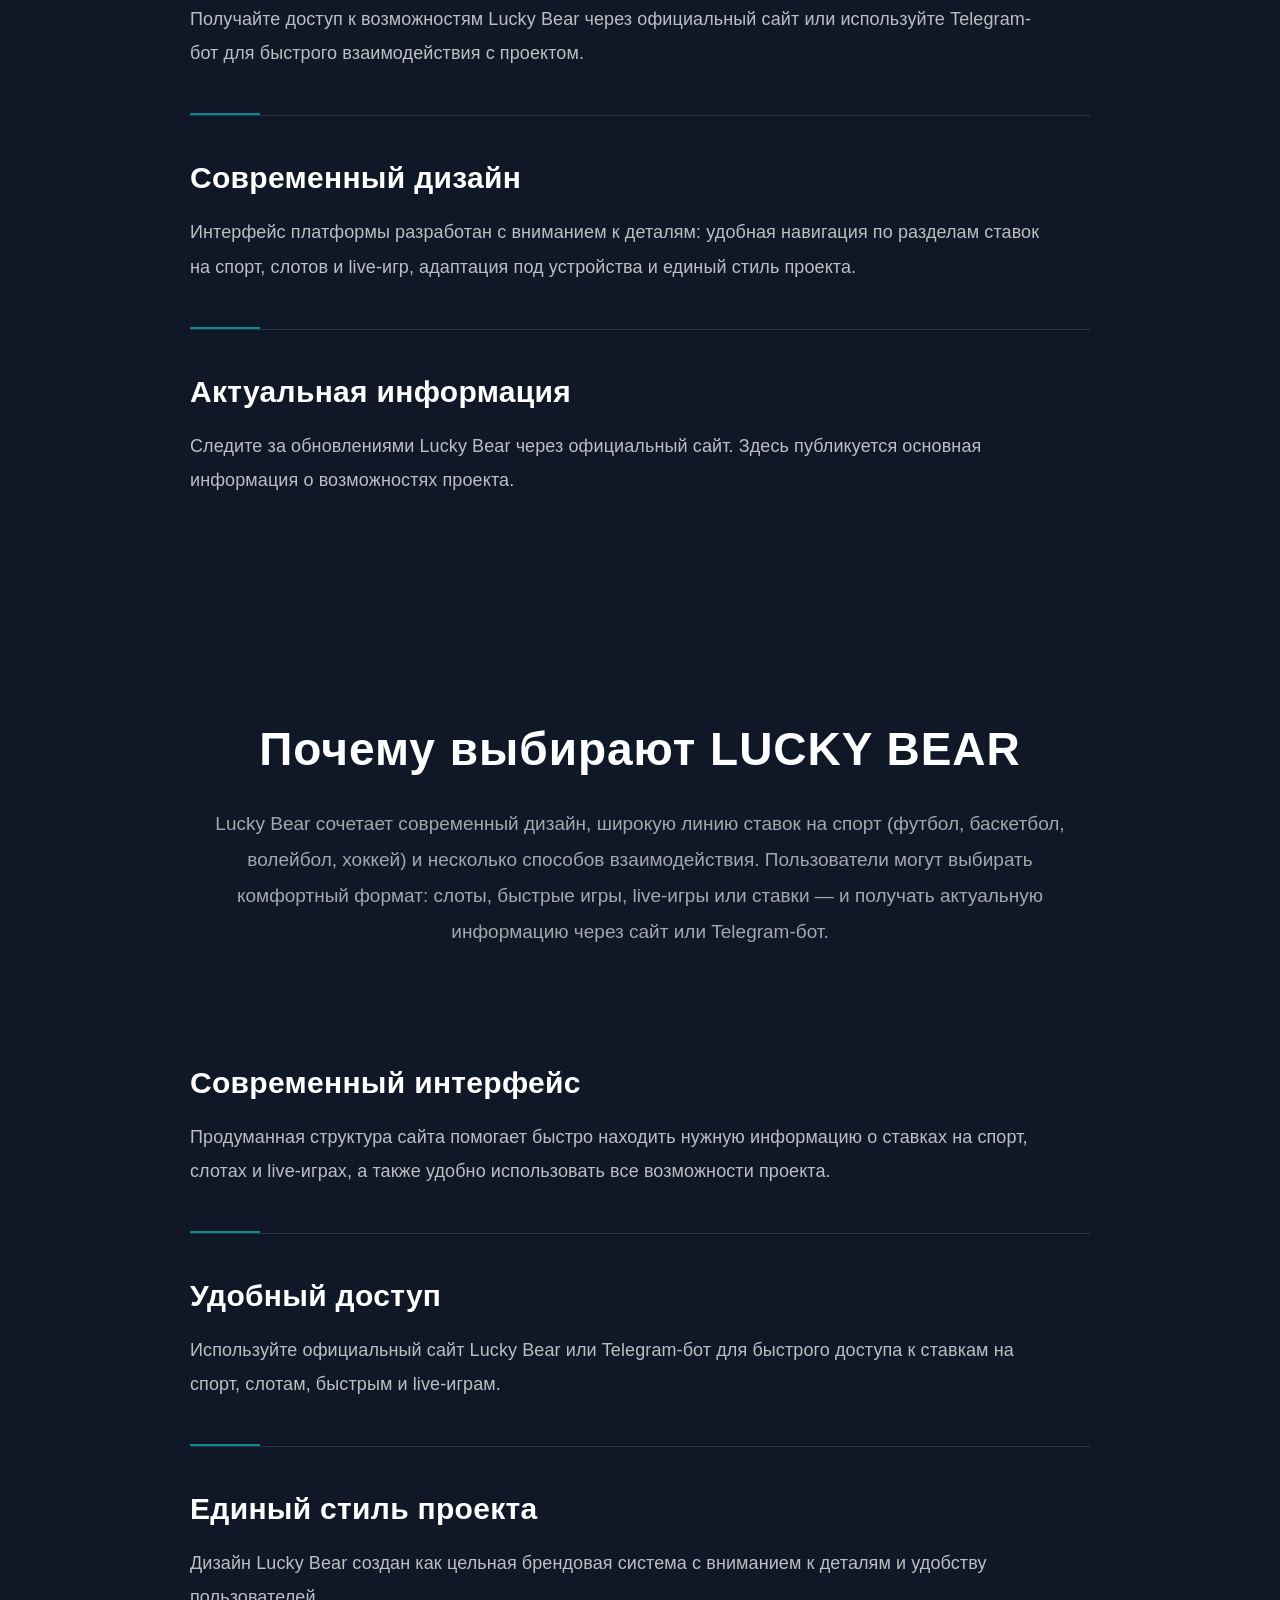
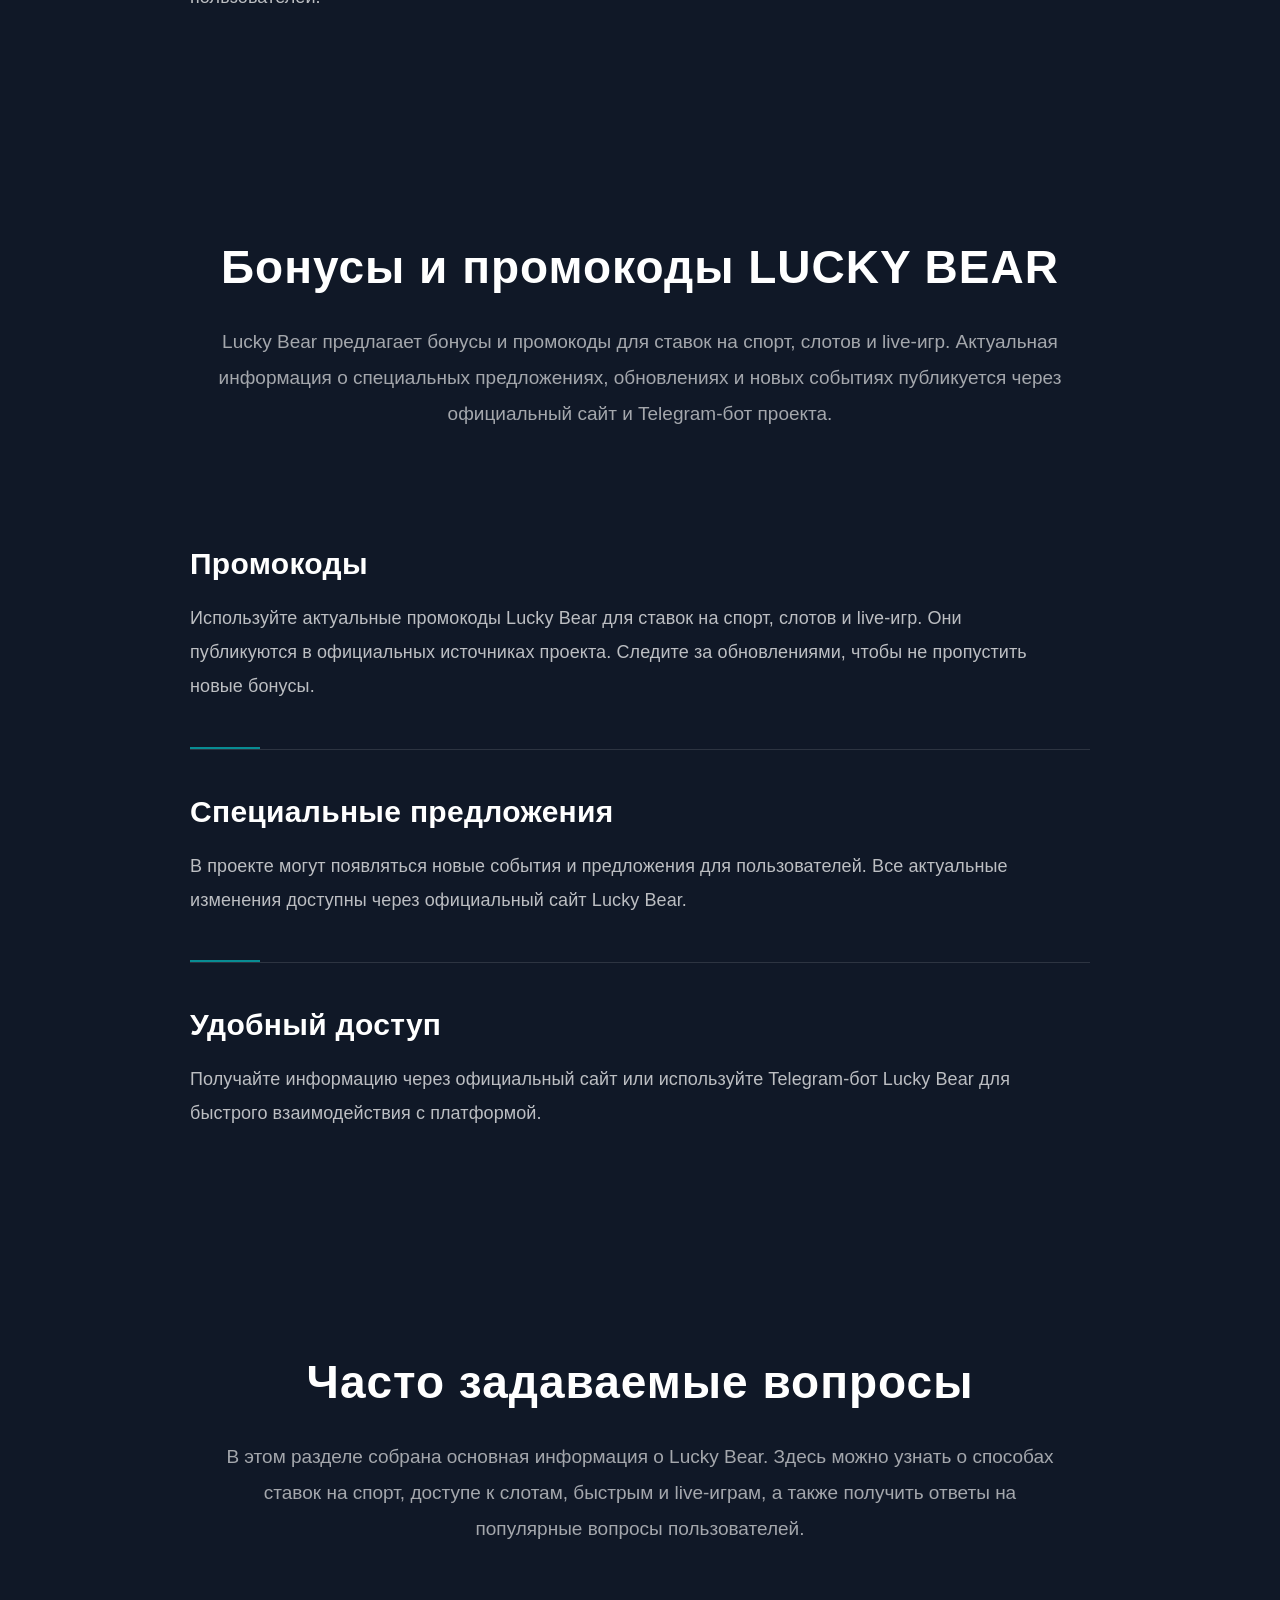
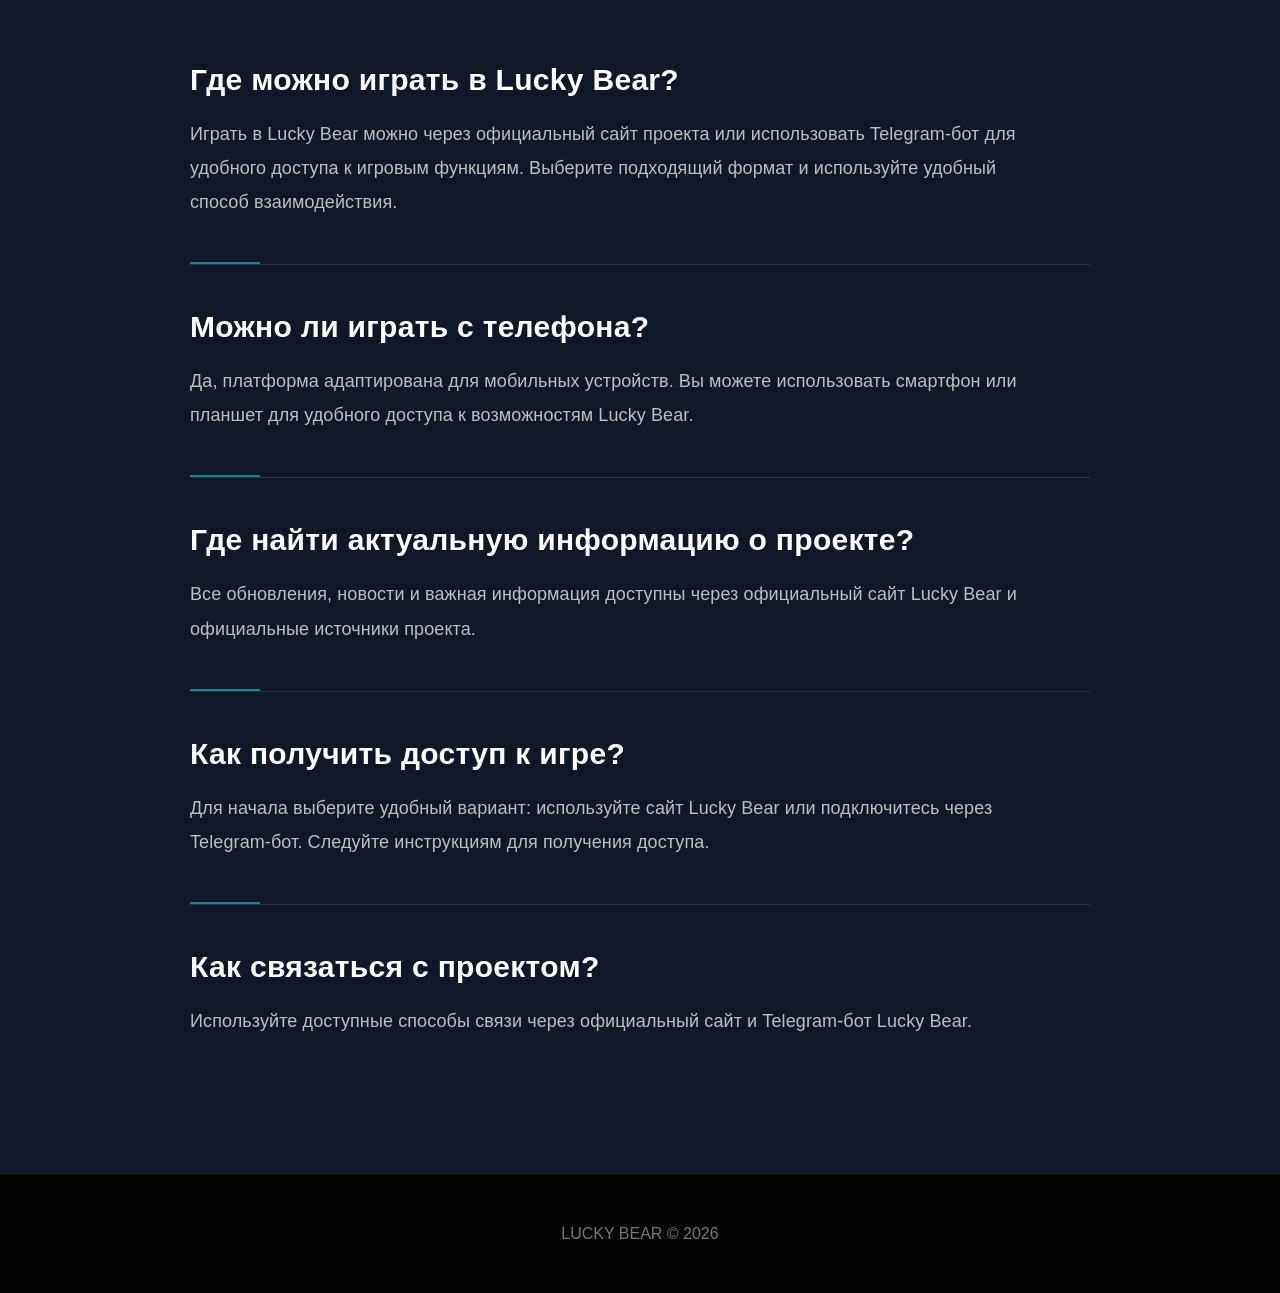
==== commit 3fce6dc7: "Update index.html" ====
--- a/index.html
+++ b/index.html
@@ -35,12 +35,15 @@
     </a>
 
     <!-- МЕНЮ-КАРУСЕЛЬ (ТОЛЬКО ДЛЯ МОБИЛЬНЫХ) -->
-    <nav class="nav" id="mobileNav">
-        <a href="#start" class="nav-link active">Как играть</a>
-        <a href="#rules" class="nav-link">Правила</a>
-     <a href="games.html" class="nav-link">Игры</a>
-        <a href="#faq" class="nav-link">FAQ</a>
-    </nav>
+   <nav class="nav" id="mobileNav">
+    <a href="#start" class="nav-link active">Как играть</a>
+    <a href="#rules" class="nav-link">Правила</a>
+    <a href="games.html" class="nav-link">Игры</a>
+    <a href="bonus.html" class="nav-link">Бонусы</a>
+    <a href="payment.html" class="nav-link">Пополнение</a>
+    <a href="responsible.html" class="nav-link">Советы</a>
+    <a href="#faq" class="nav-link">FAQ</a>
+</nav>
 
     <a href="https://lb777.xyz/5dsgV7" class="bot-button" rel="noreferrer noopener">
         <img src="images/logo.png" alt="LUCKY BEAR">
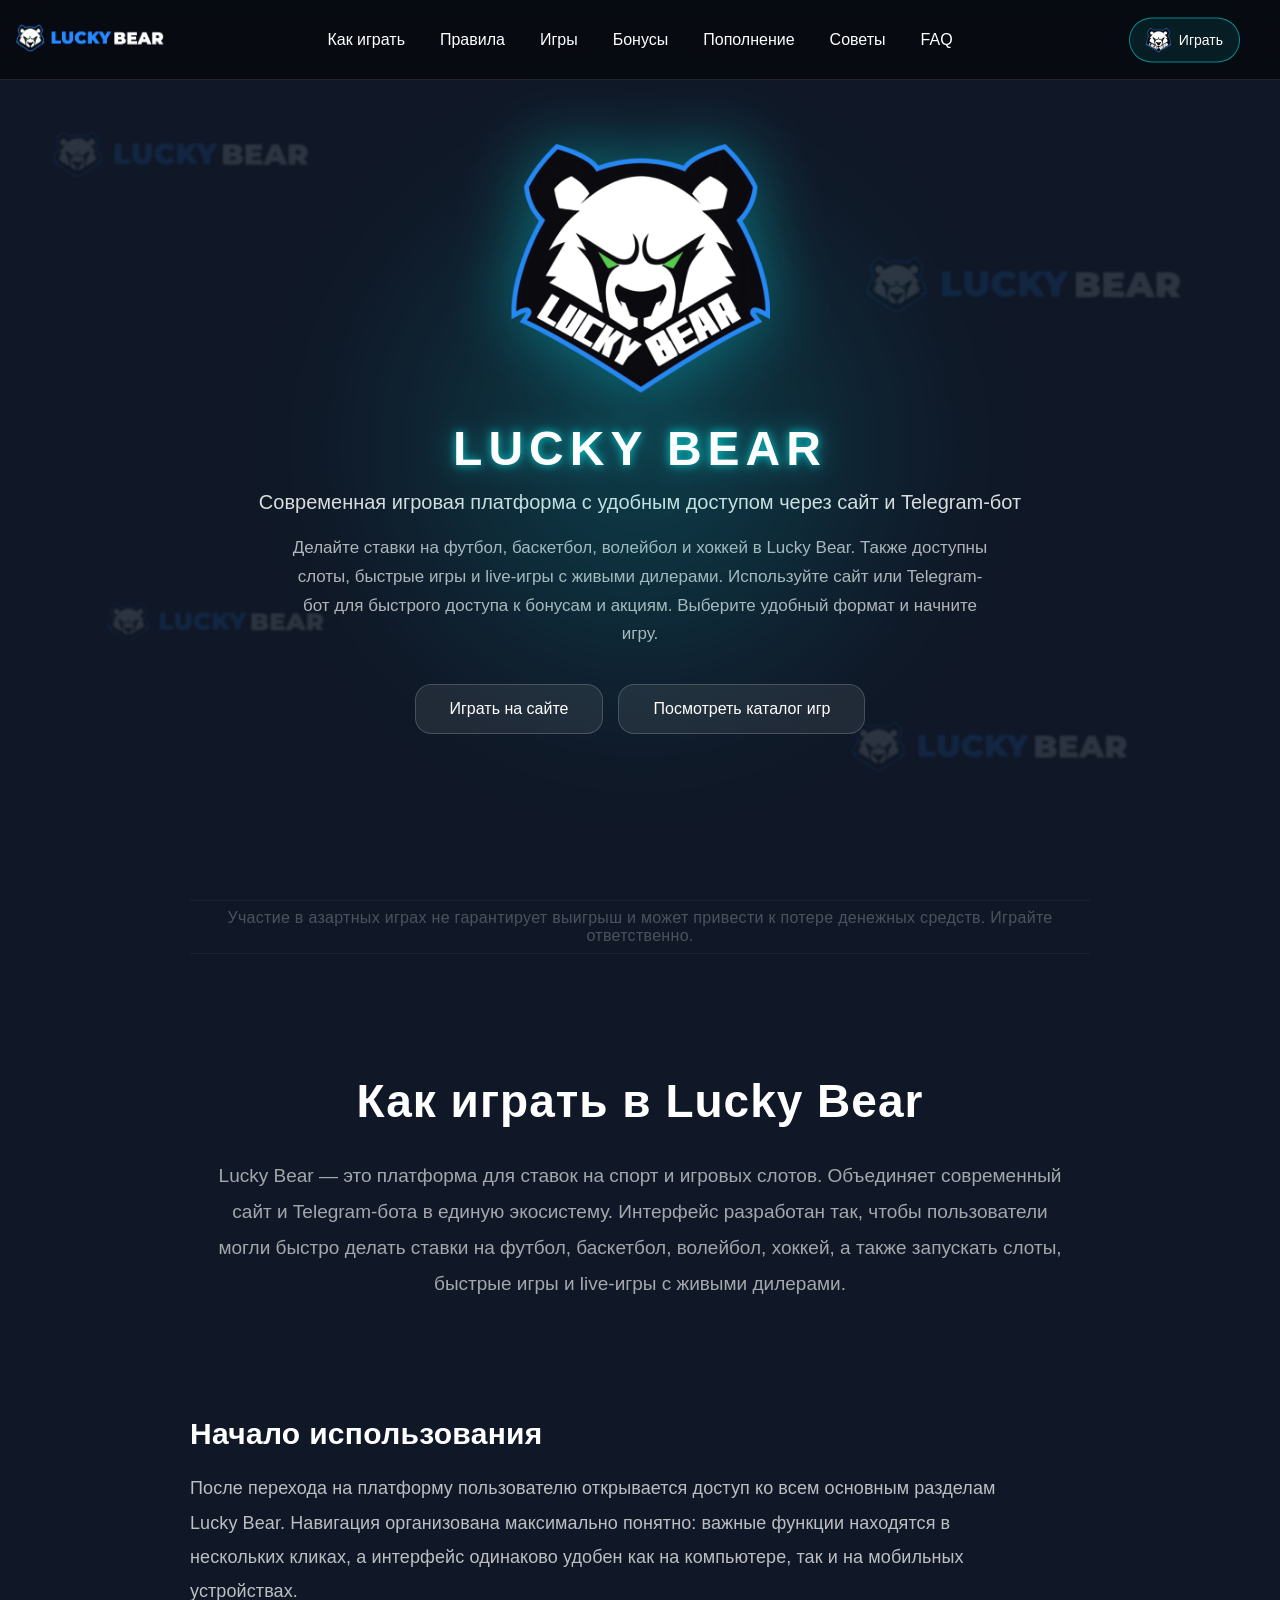
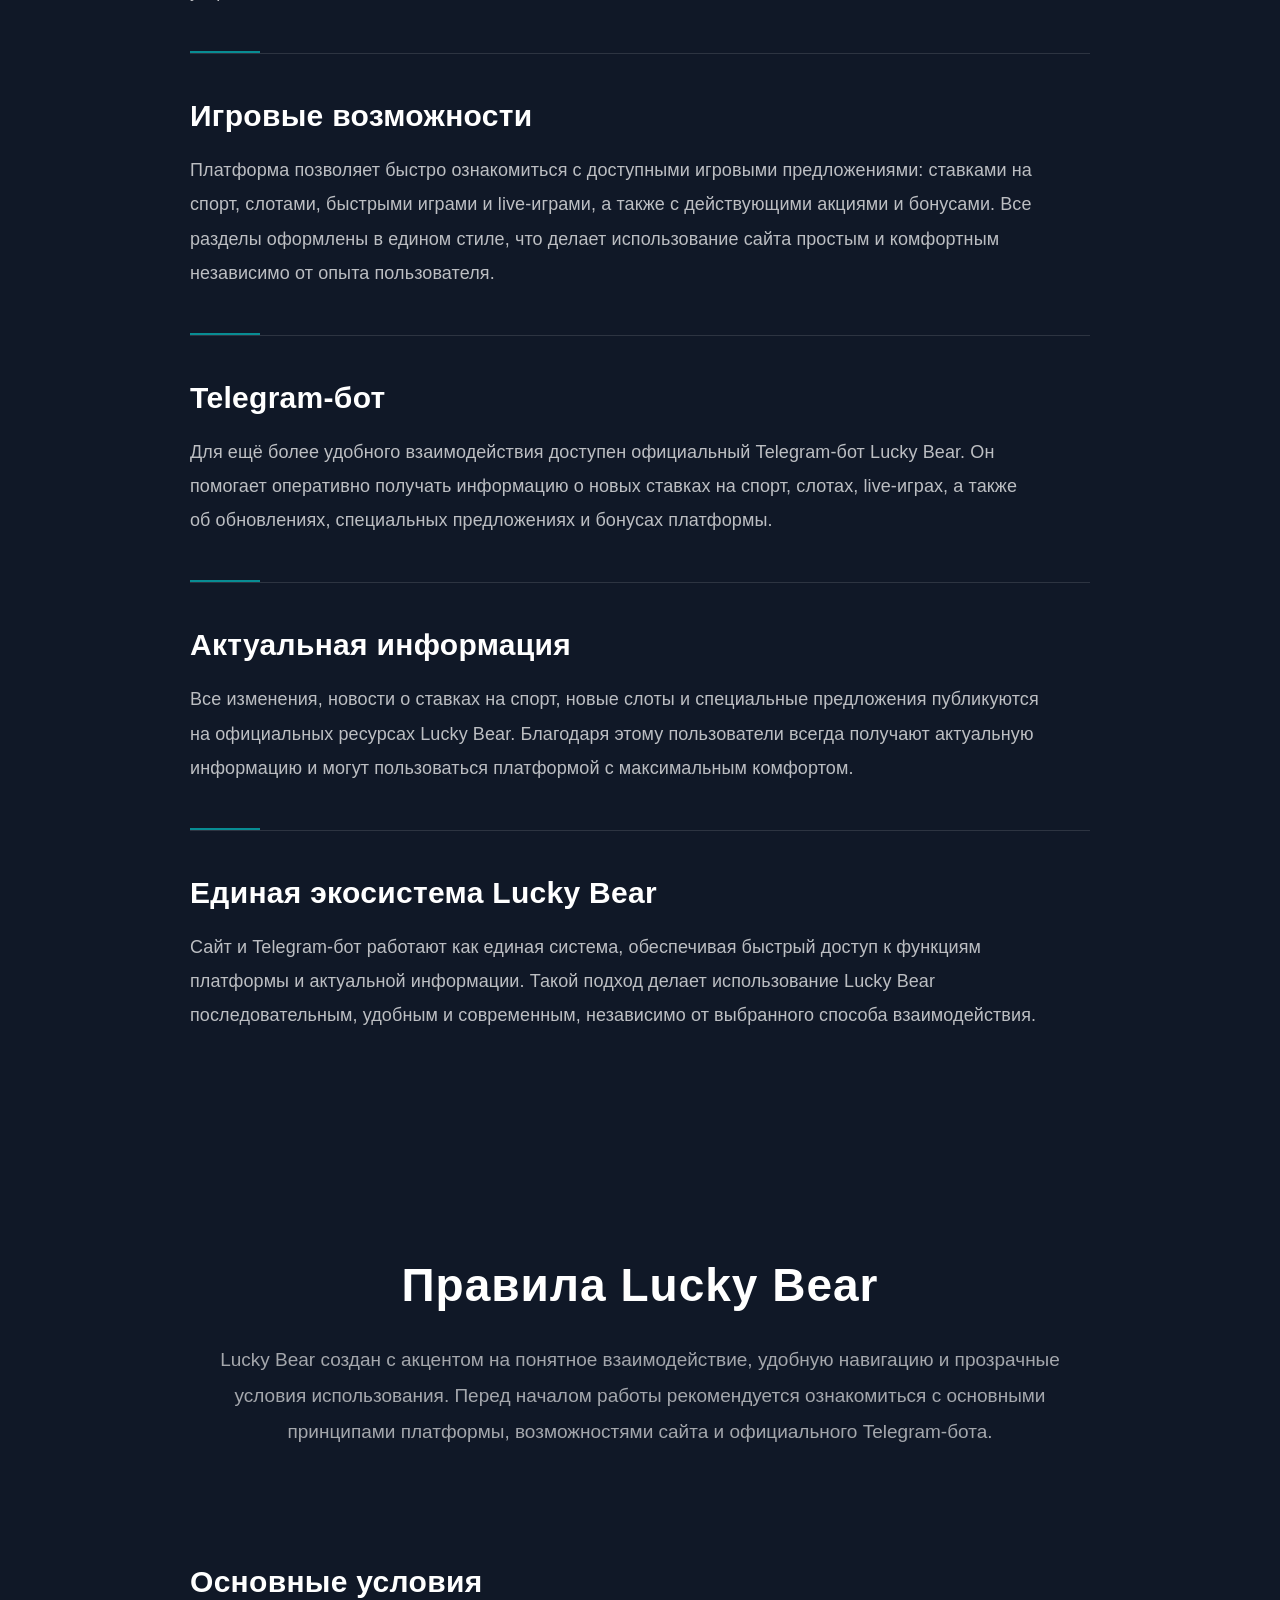
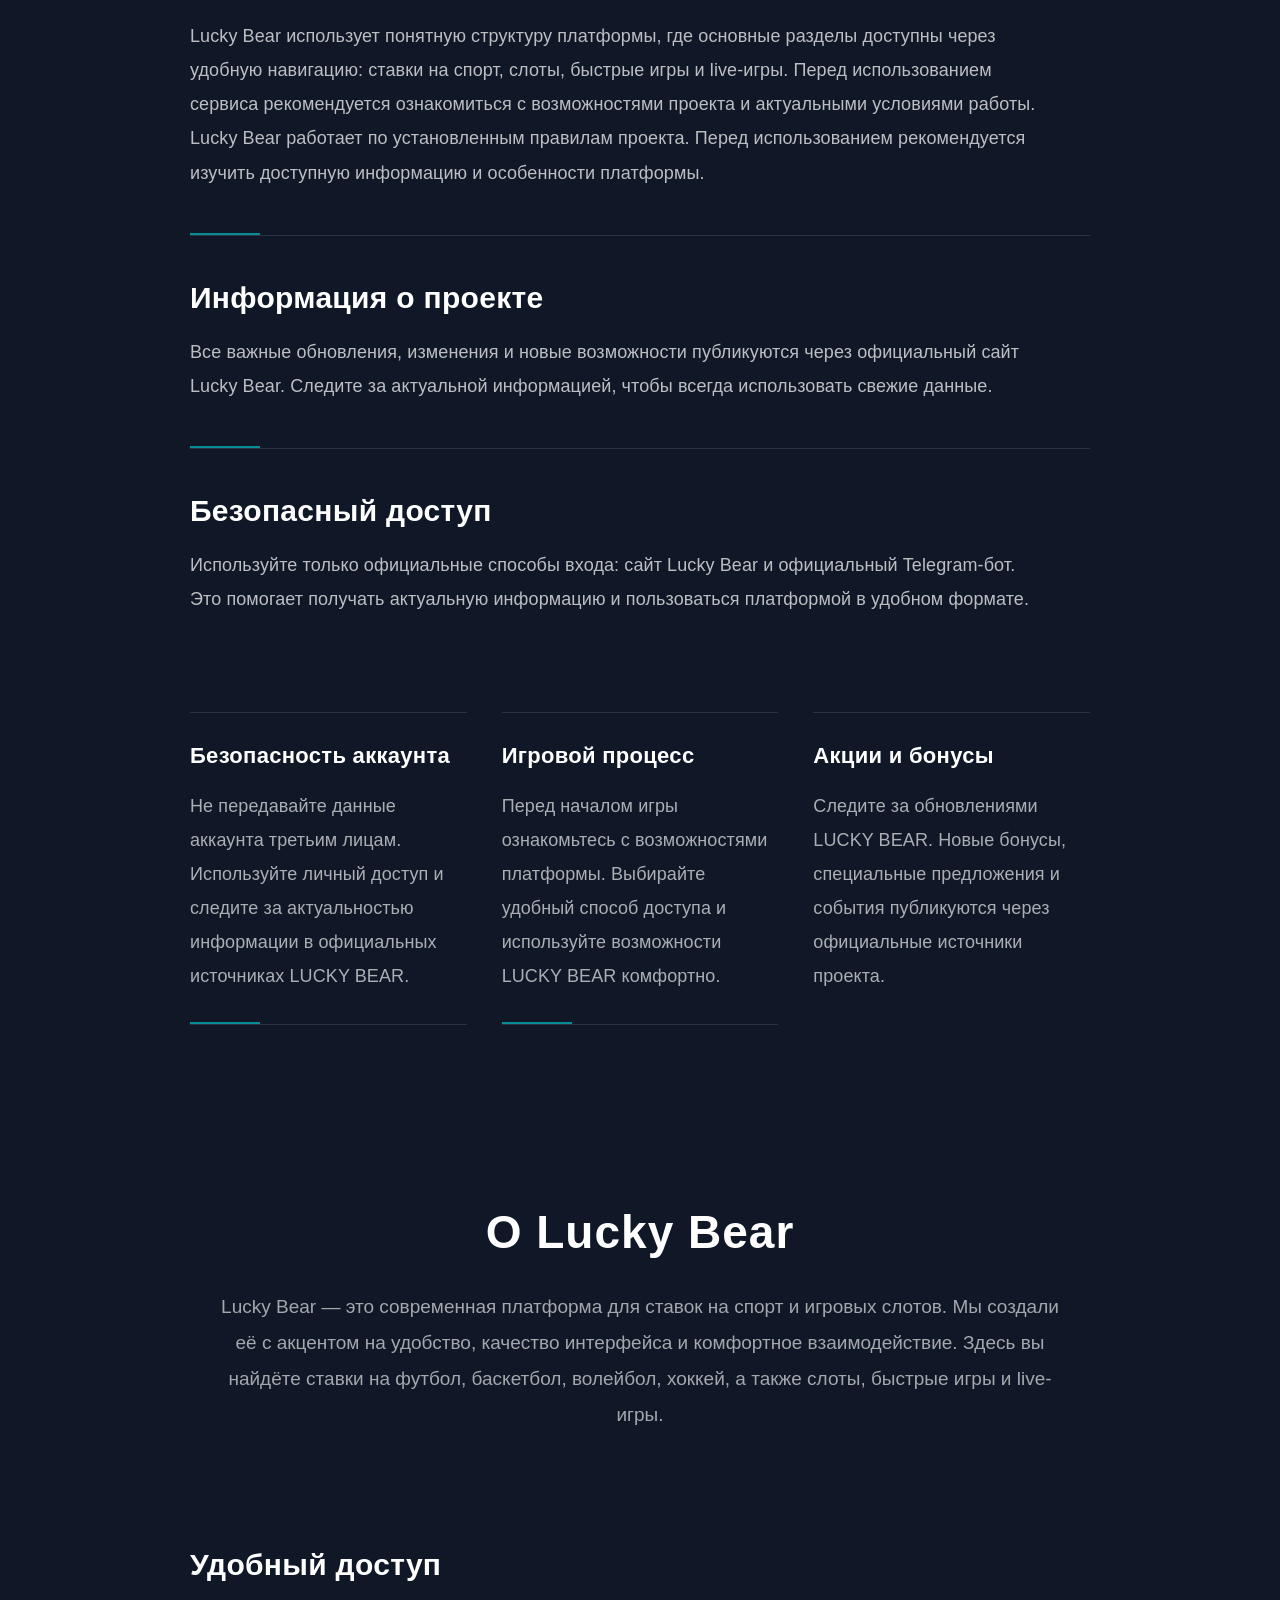
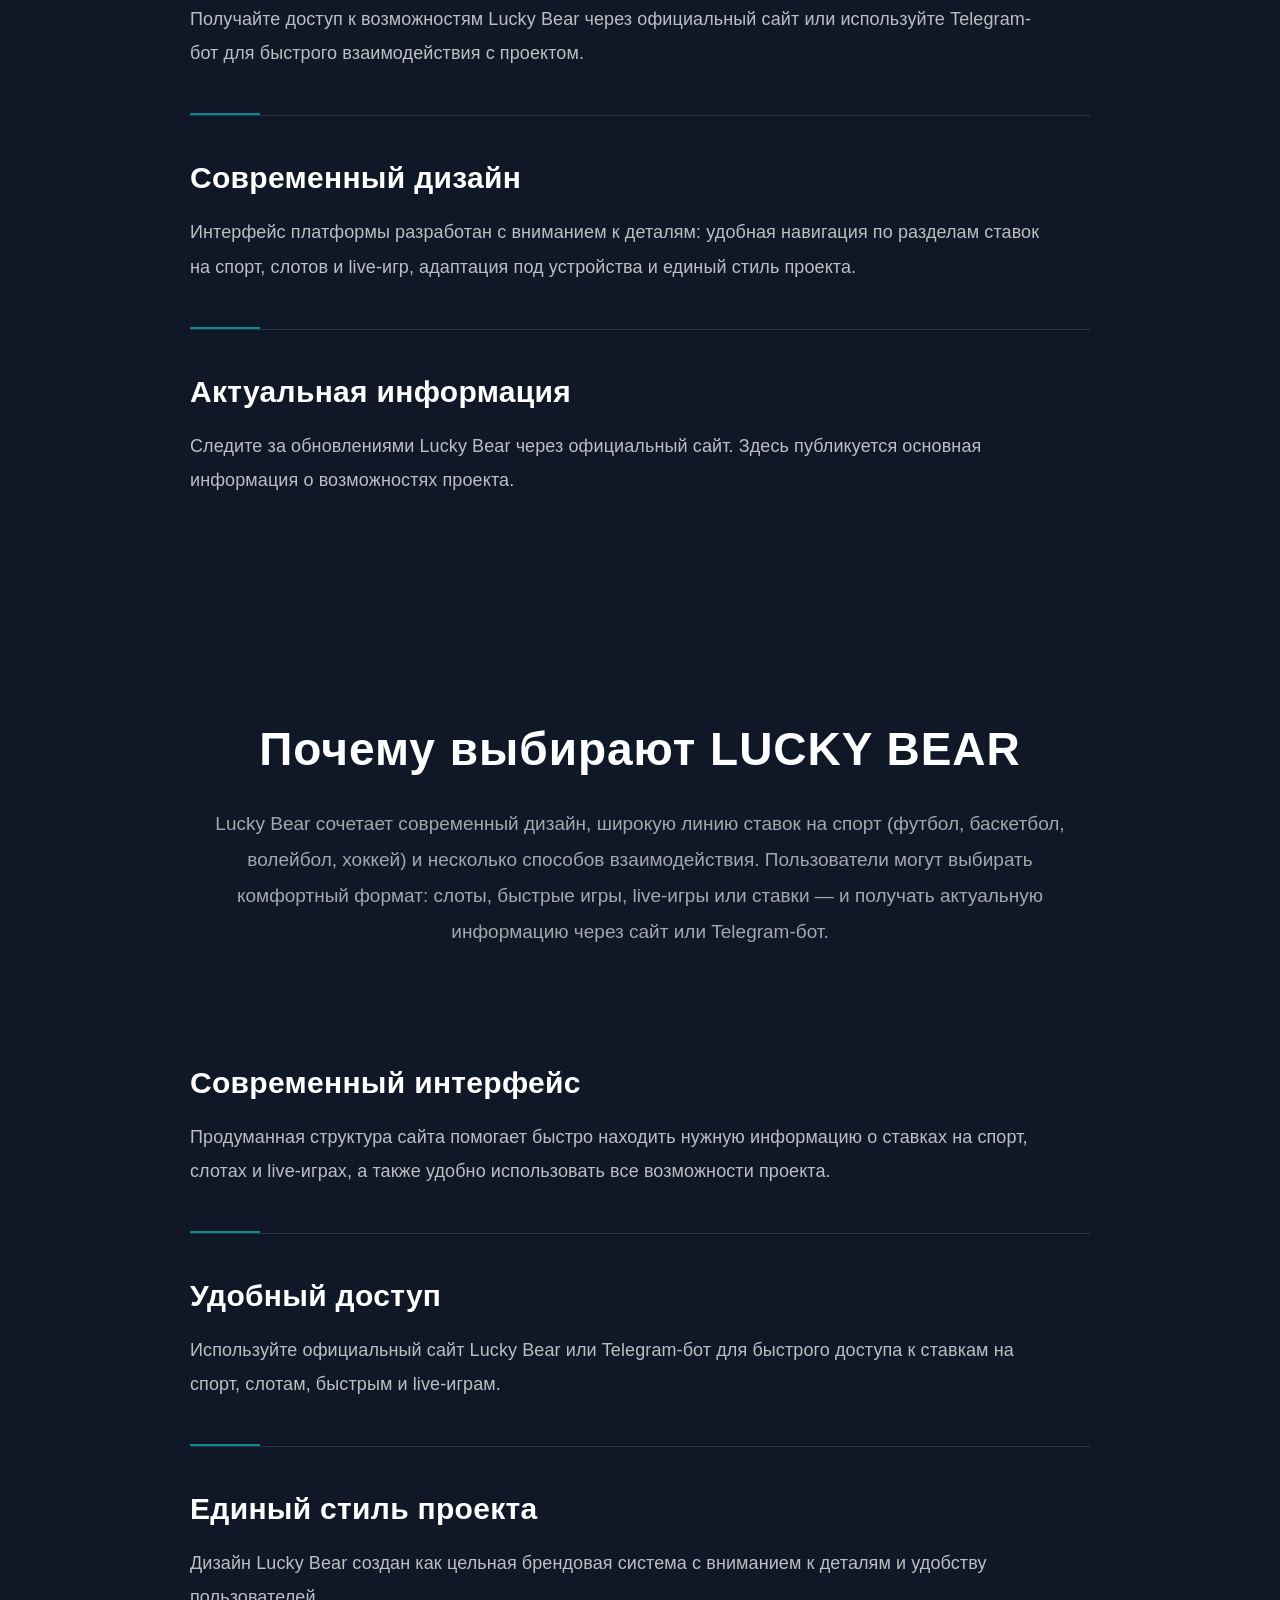
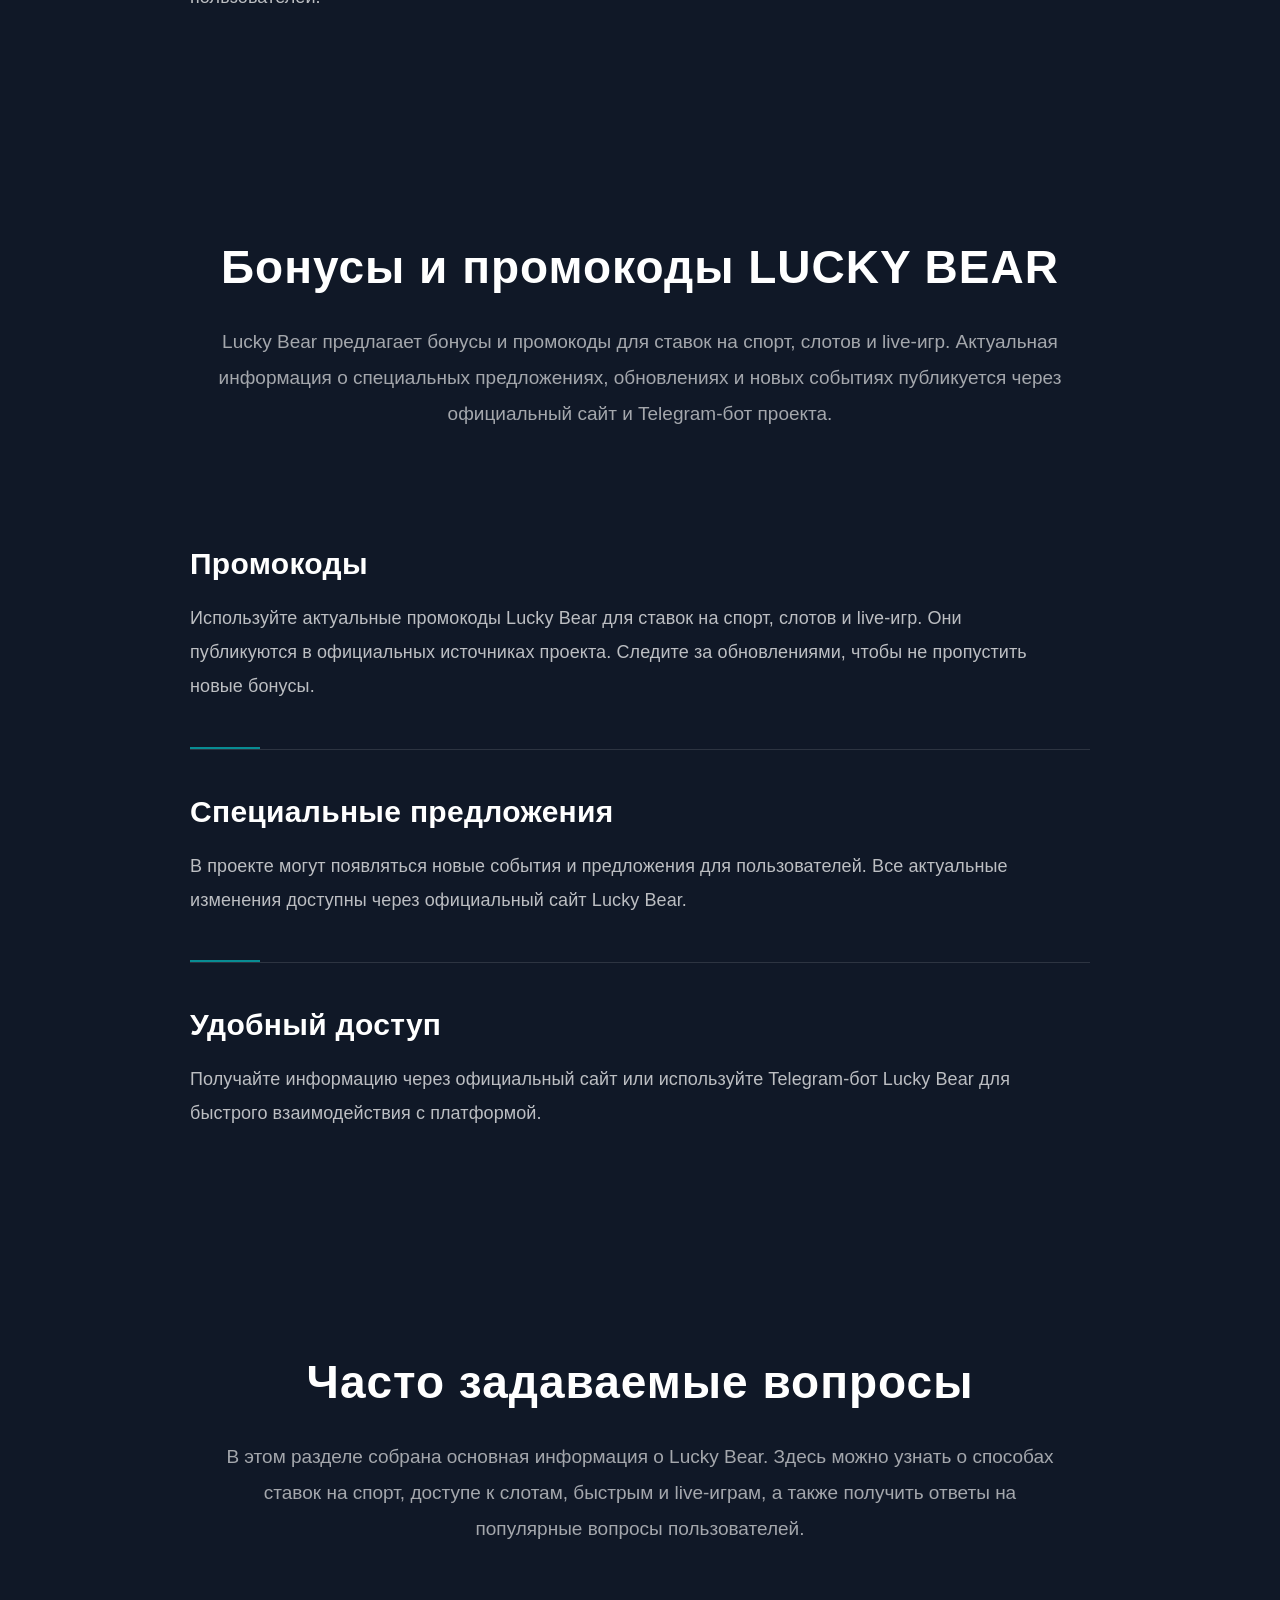
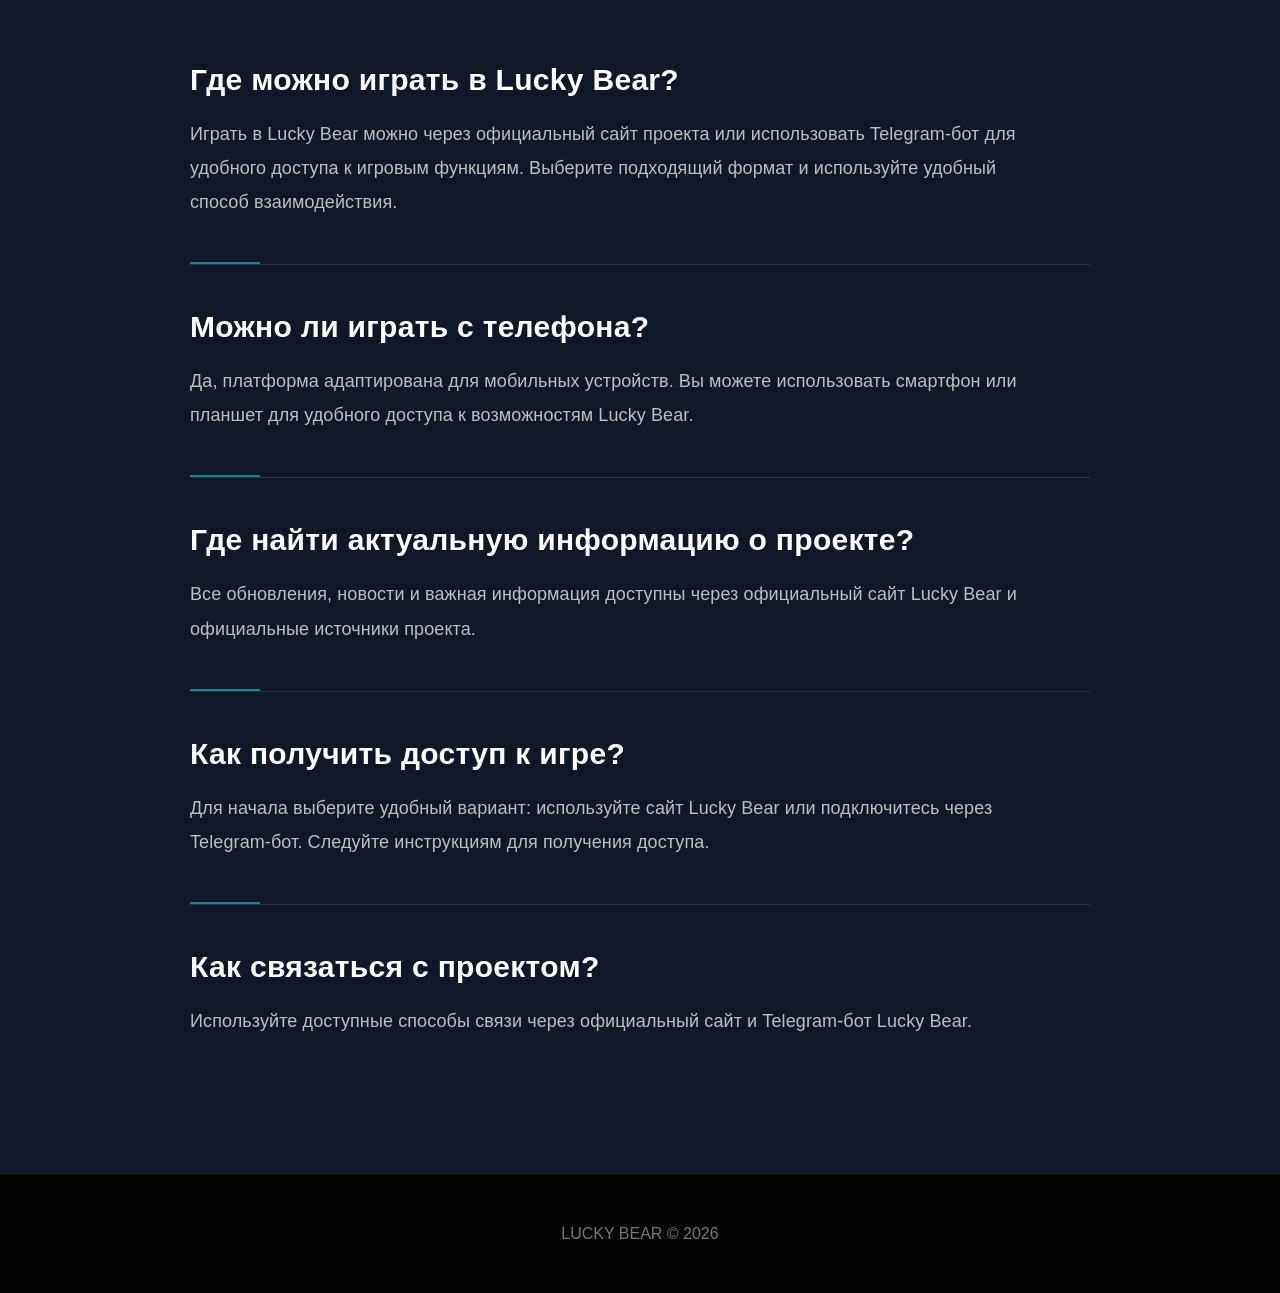
==== commit 5ac7f251: "Update index.html" ====
--- a/index.html
+++ b/index.html
@@ -20,9 +20,9 @@
 <meta charset="UTF-8">
 <meta name="viewport" content="width=device-width, initial-scale=1.0">
 
-<title>Lucky Bear — казино, ставки на спорт, слоты, live-игры и бонусы | Официальный сайт</title>
-    <meta name="description" content="Lucky Bear — официальный сайт казино. Ставки на спорт, слоты, live-игры и бонусы. Играйте и выигрывайте на удобной платформе.">
-
+<title>Lucky Bear — вывод на СБП и Т-банк за 5 минут + бонус 200%</title>
+<meta name="description" content="Lucky Bear: мгновенный вывод на СБП, Т-банк, Сбер, карты. Бонус 200% на депозит, 200 фриспинов. Пополнение рублями и криптой. VIP-программа 11 уровней. Играй и выводи без задержек!" />
+<link rel="canonical" href="https://casino-lucky-bear.ru/" />
 <link rel="stylesheet" href="style.css">
 
 </head>
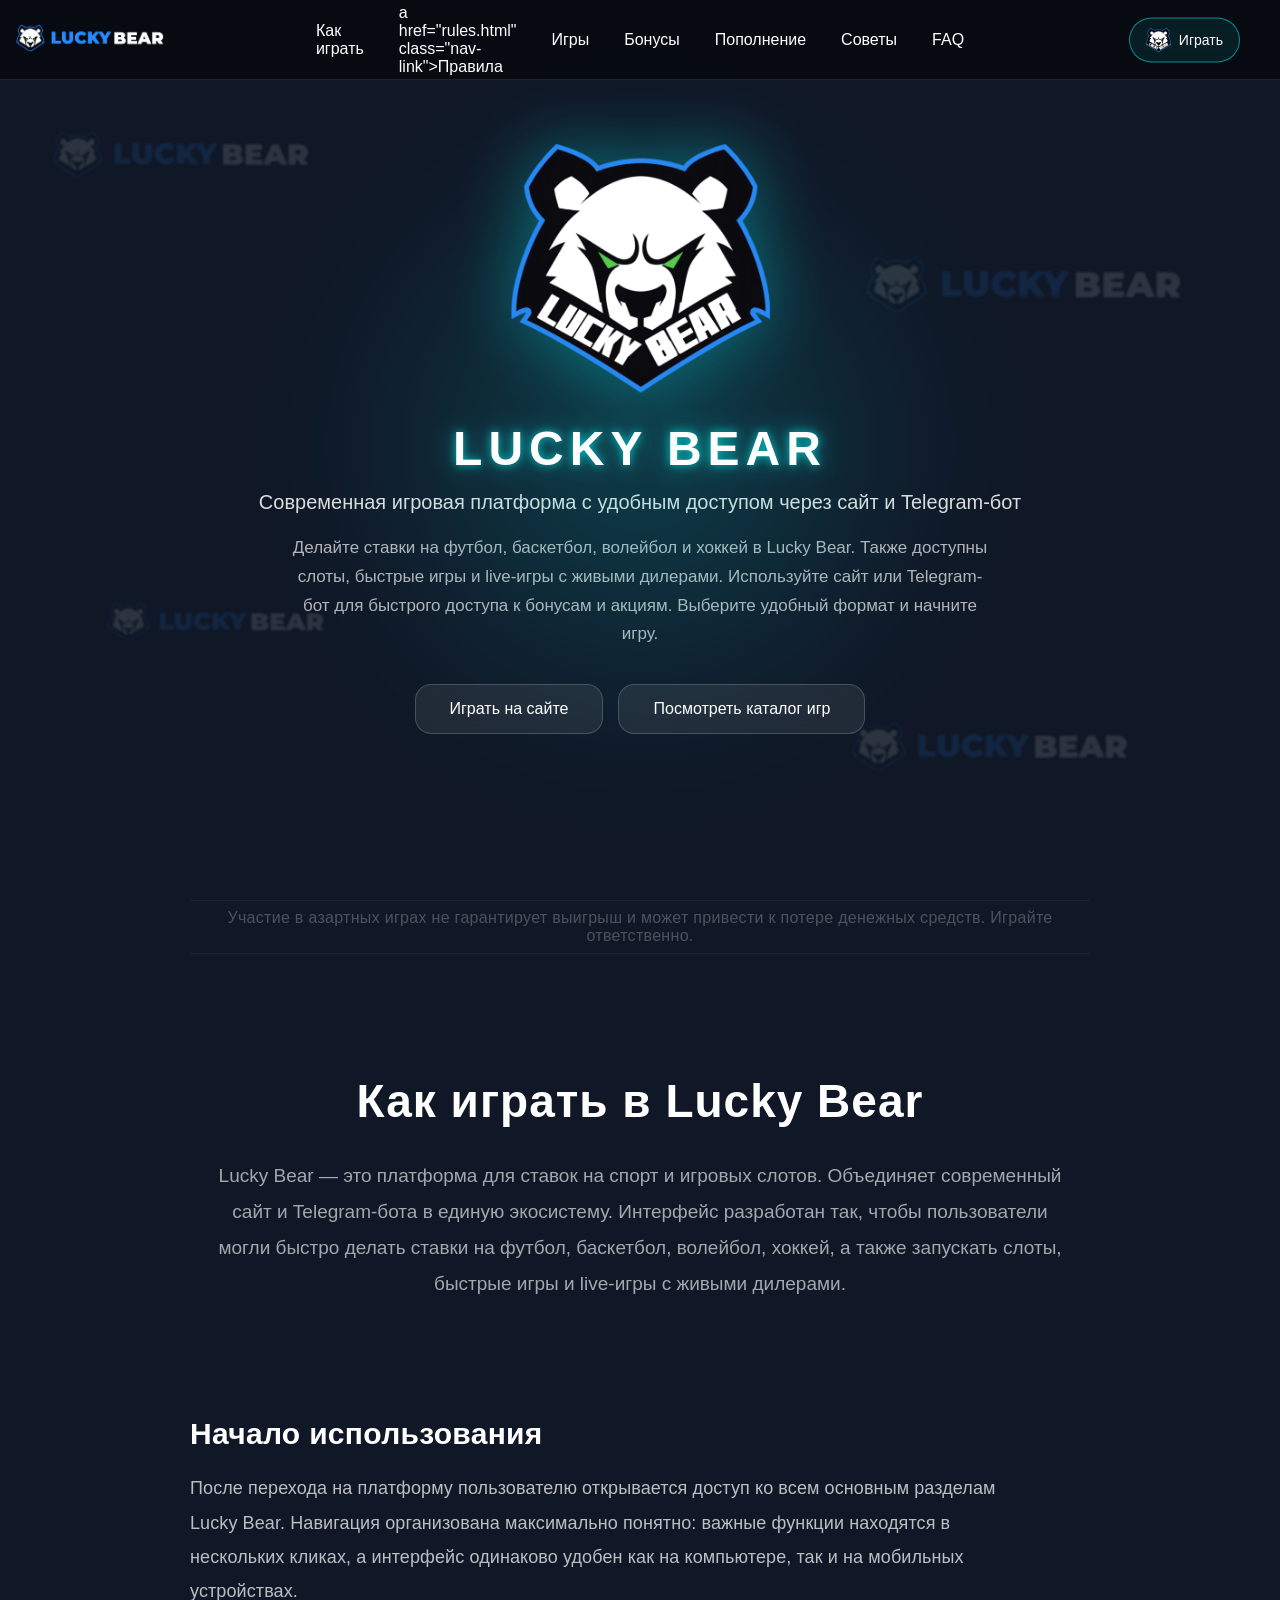
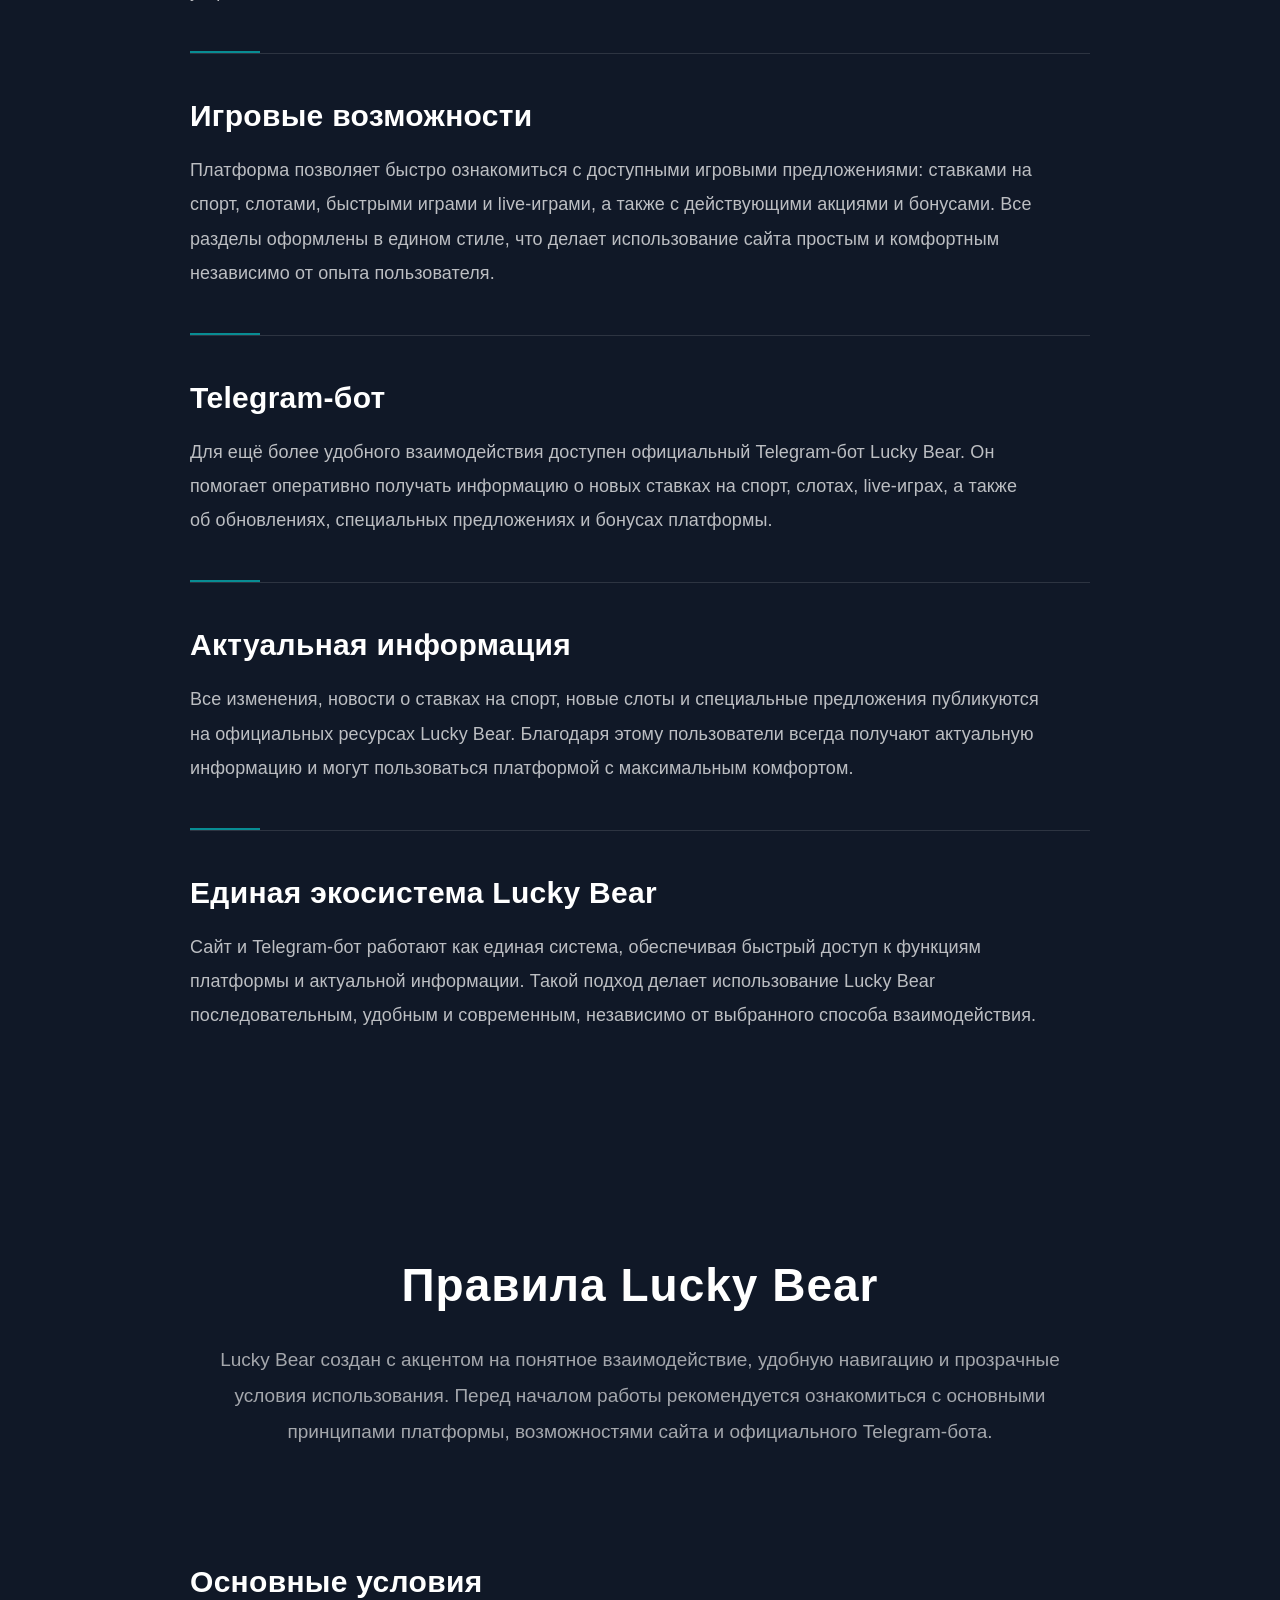
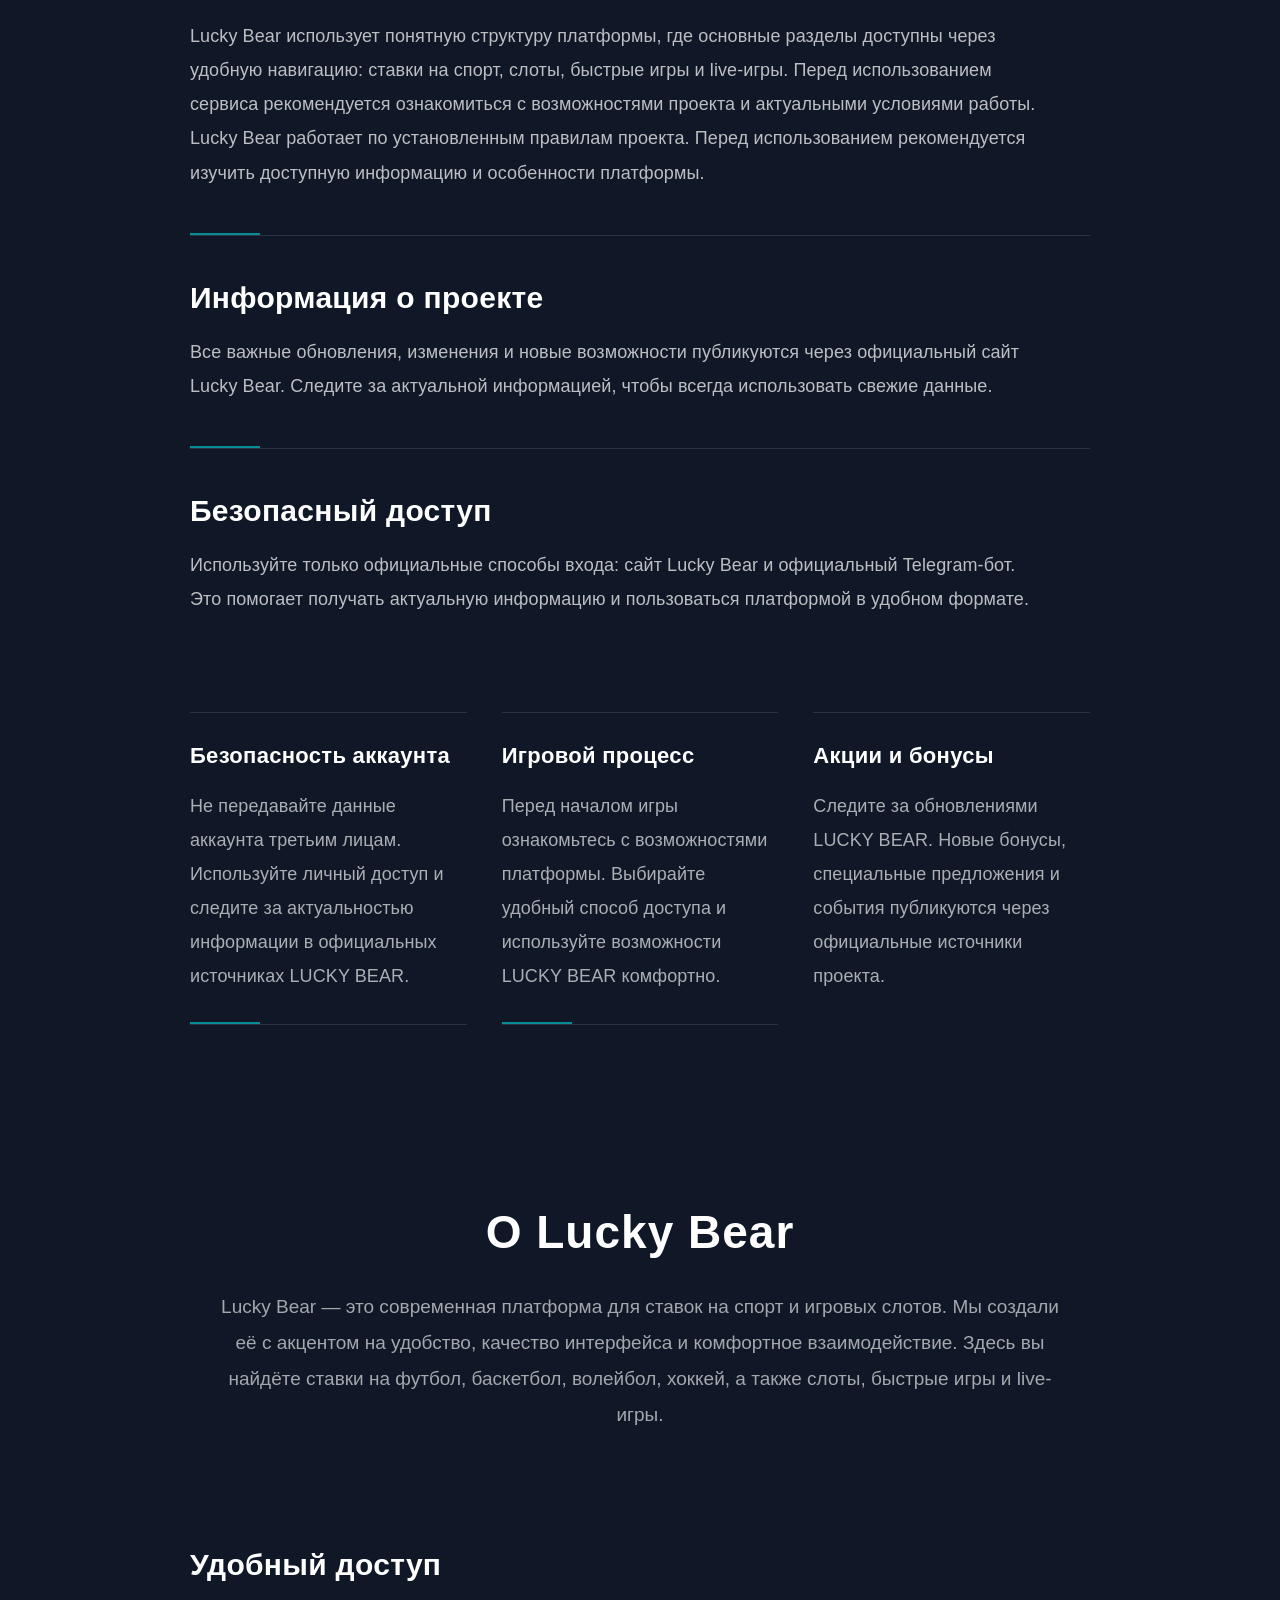
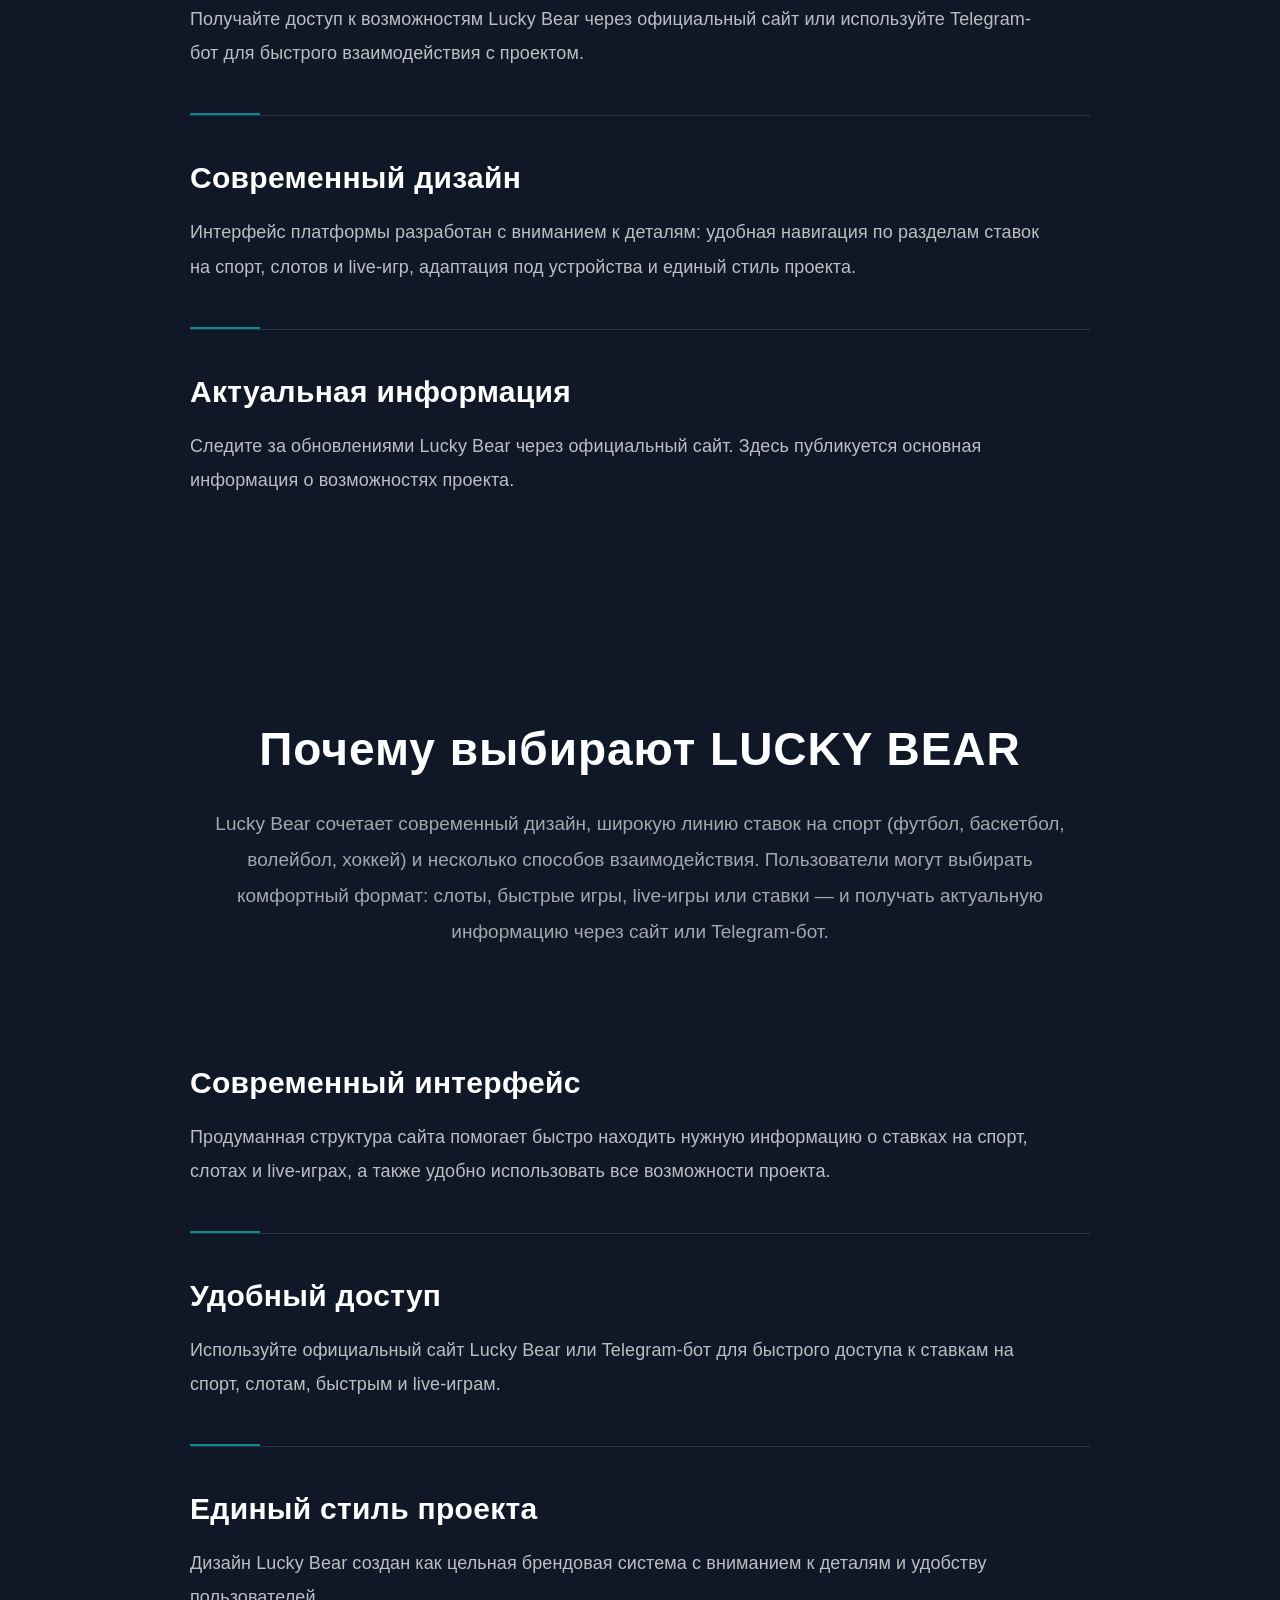
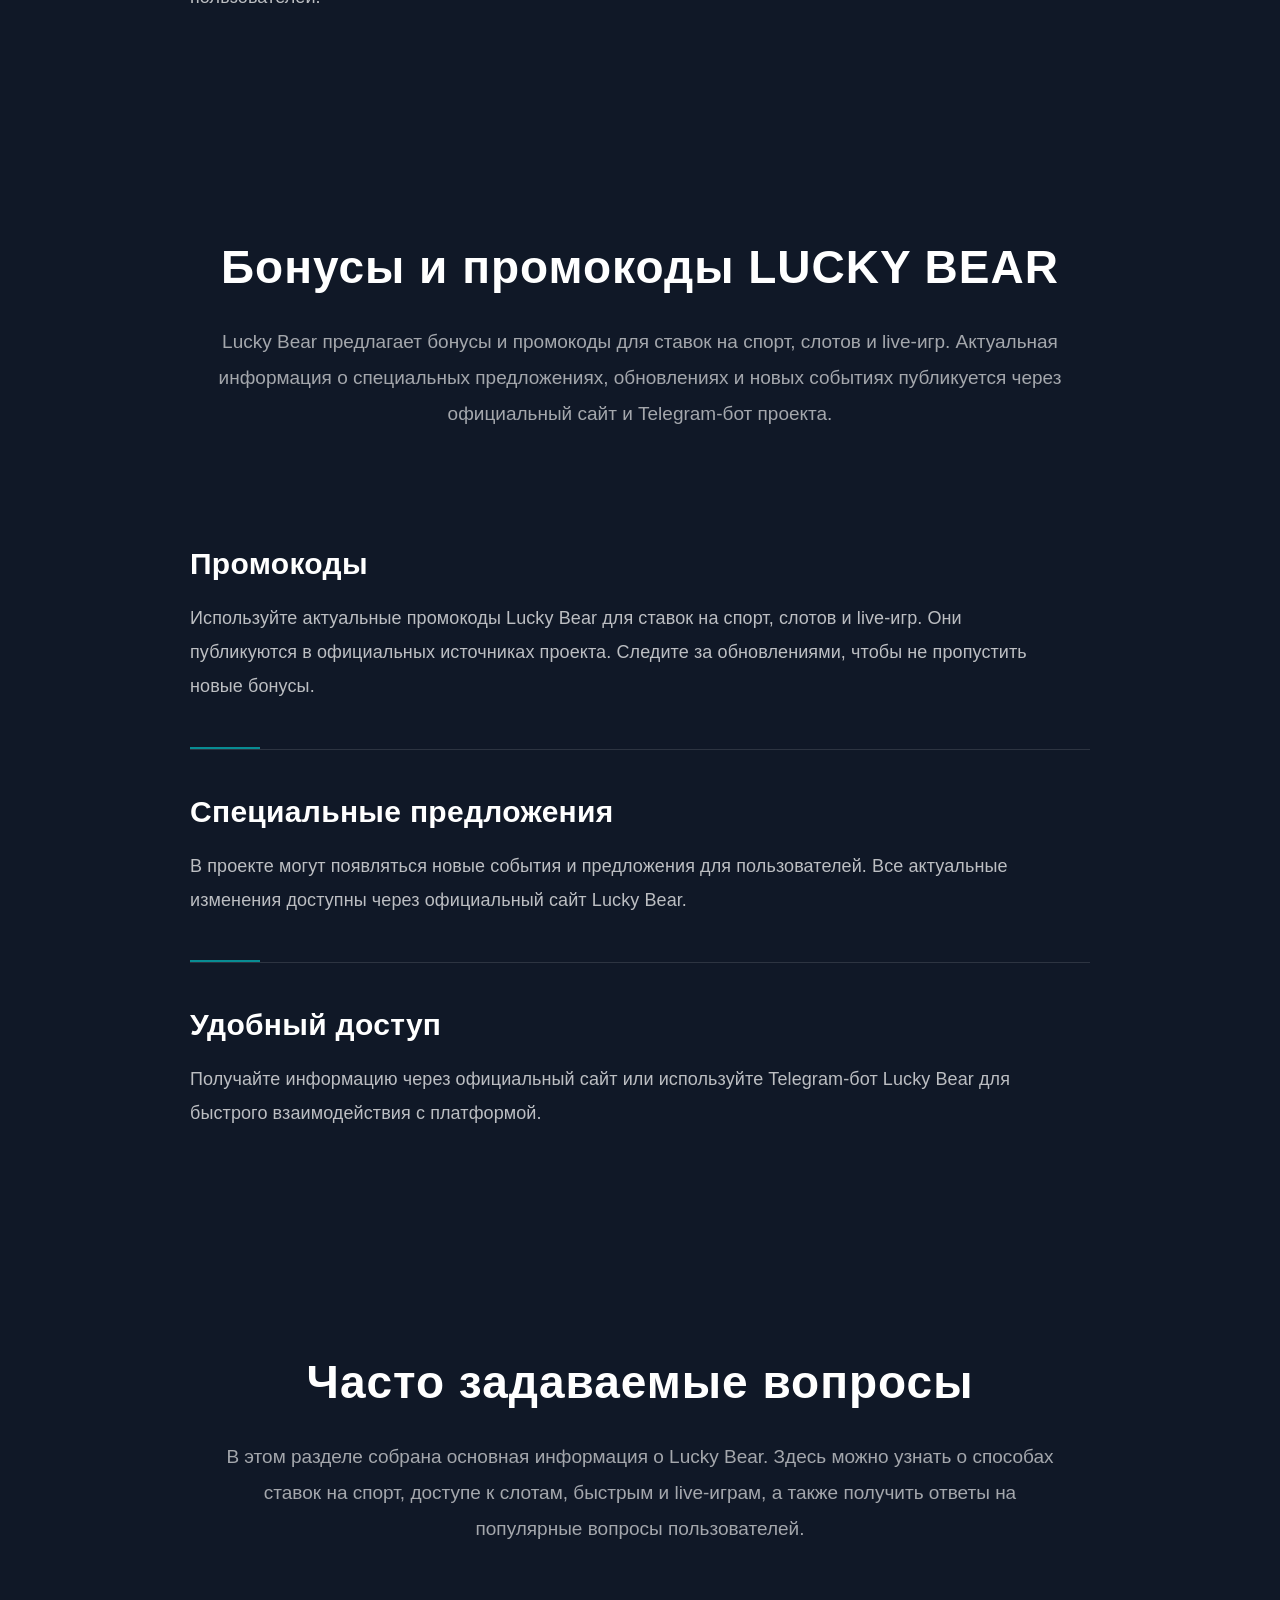
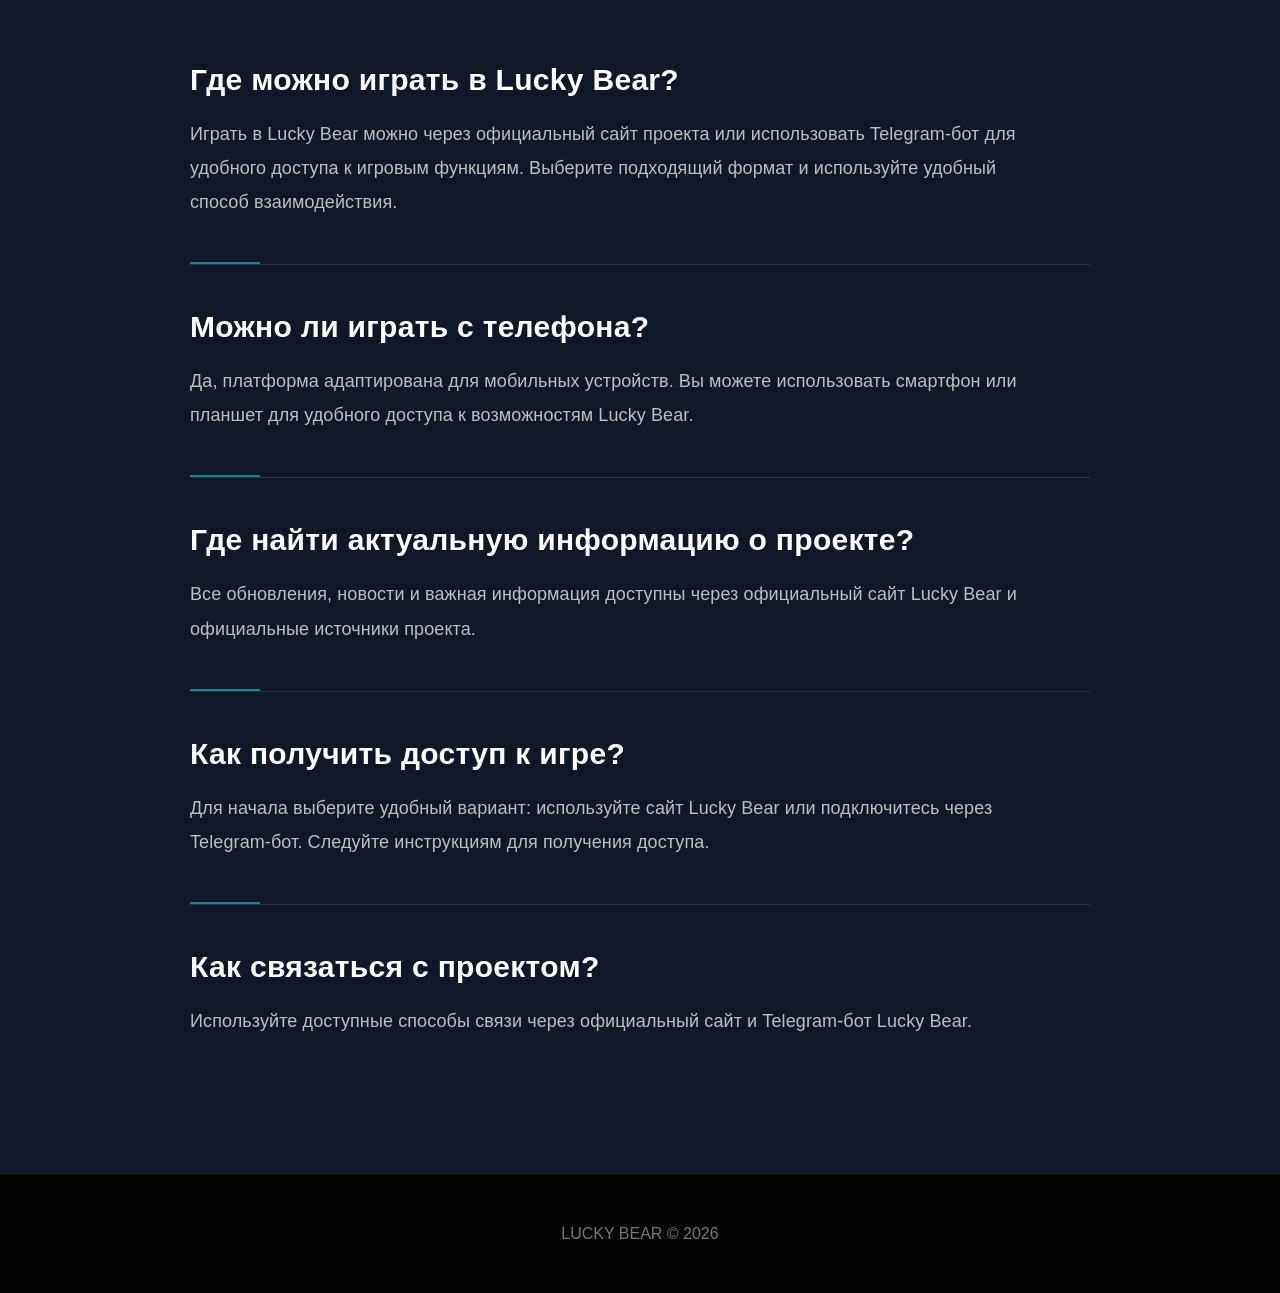
==== commit ab51c189: "Update index.html" ====
--- a/index.html
+++ b/index.html
@@ -36,13 +36,13 @@
 
     <!-- МЕНЮ-КАРУСЕЛЬ (ТОЛЬКО ДЛЯ МОБИЛЬНЫХ) -->
    <nav class="nav" id="mobileNav">
-    <a href="#start" class="nav-link active">Как играть</a>
-    <a href="#rules" class="nav-link">Правила</a>
+   <a href="how-to-play.html" class="nav-link">Как играть</a>
+    a href="rules.html" class="nav-link">Правила</a>
     <a href="games.html" class="nav-link">Игры</a>
     <a href="bonus.html" class="nav-link">Бонусы</a>
     <a href="payment.html" class="nav-link">Пополнение</a>
     <a href="responsible.html" class="nav-link">Советы</a>
-    <a href="#faq" class="nav-link">FAQ</a>
+   <a href="faq.html" class="nav-link">FAQ</a>
 </nav>
 
     <a href="https://lb777.xyz/5dsgV7" class="bot-button" rel="noreferrer noopener">
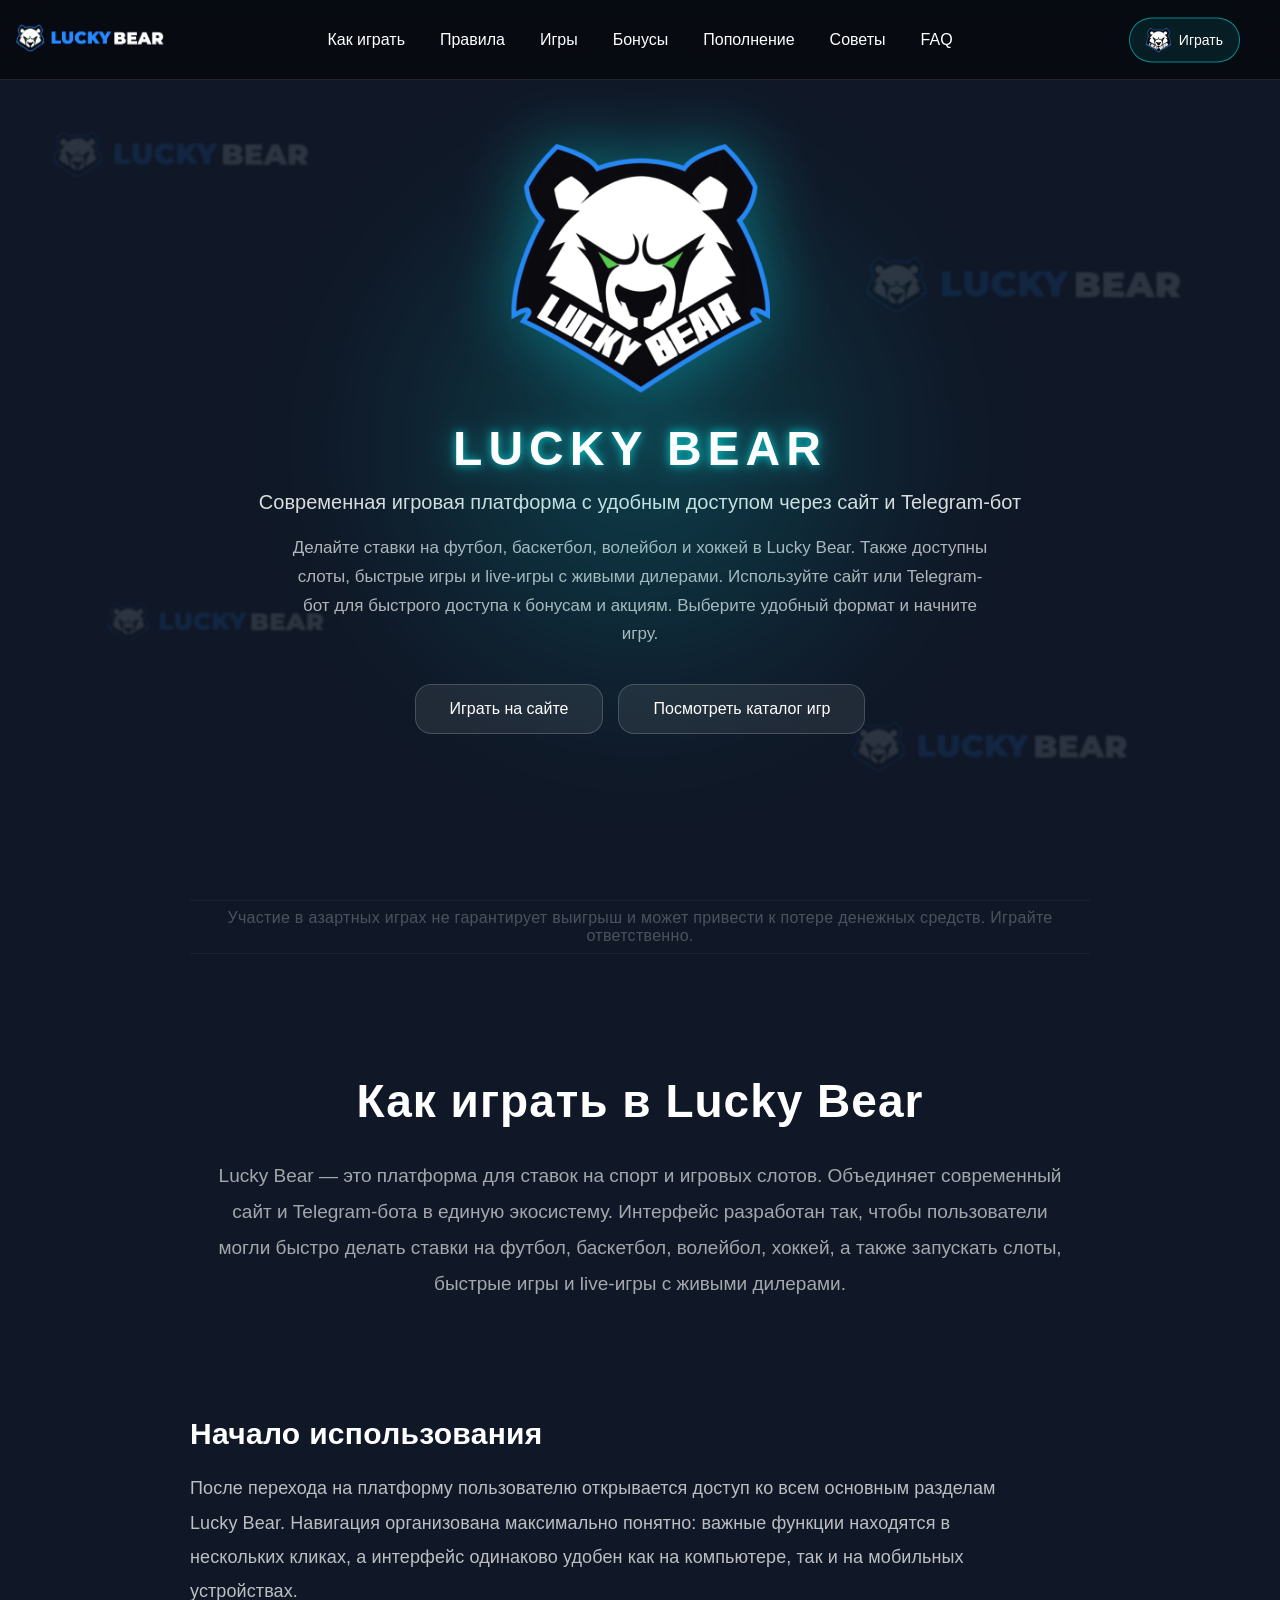
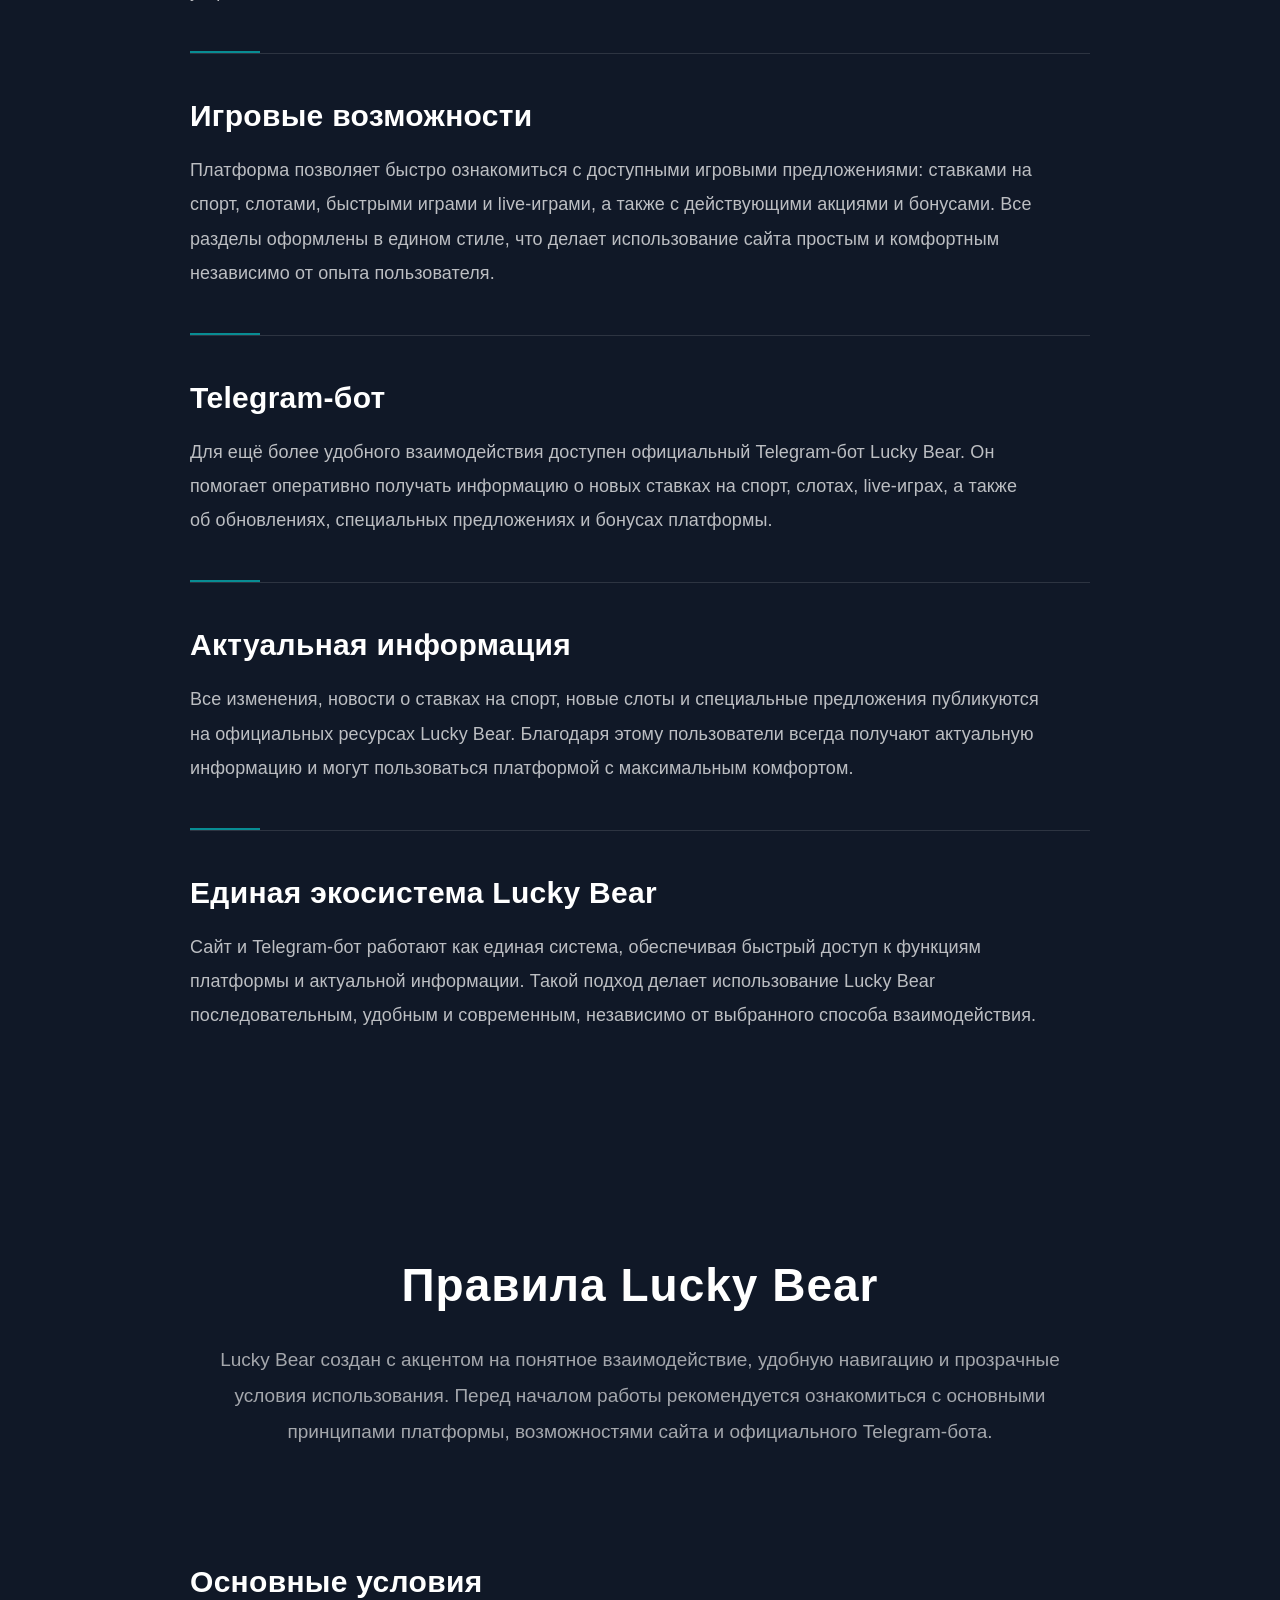
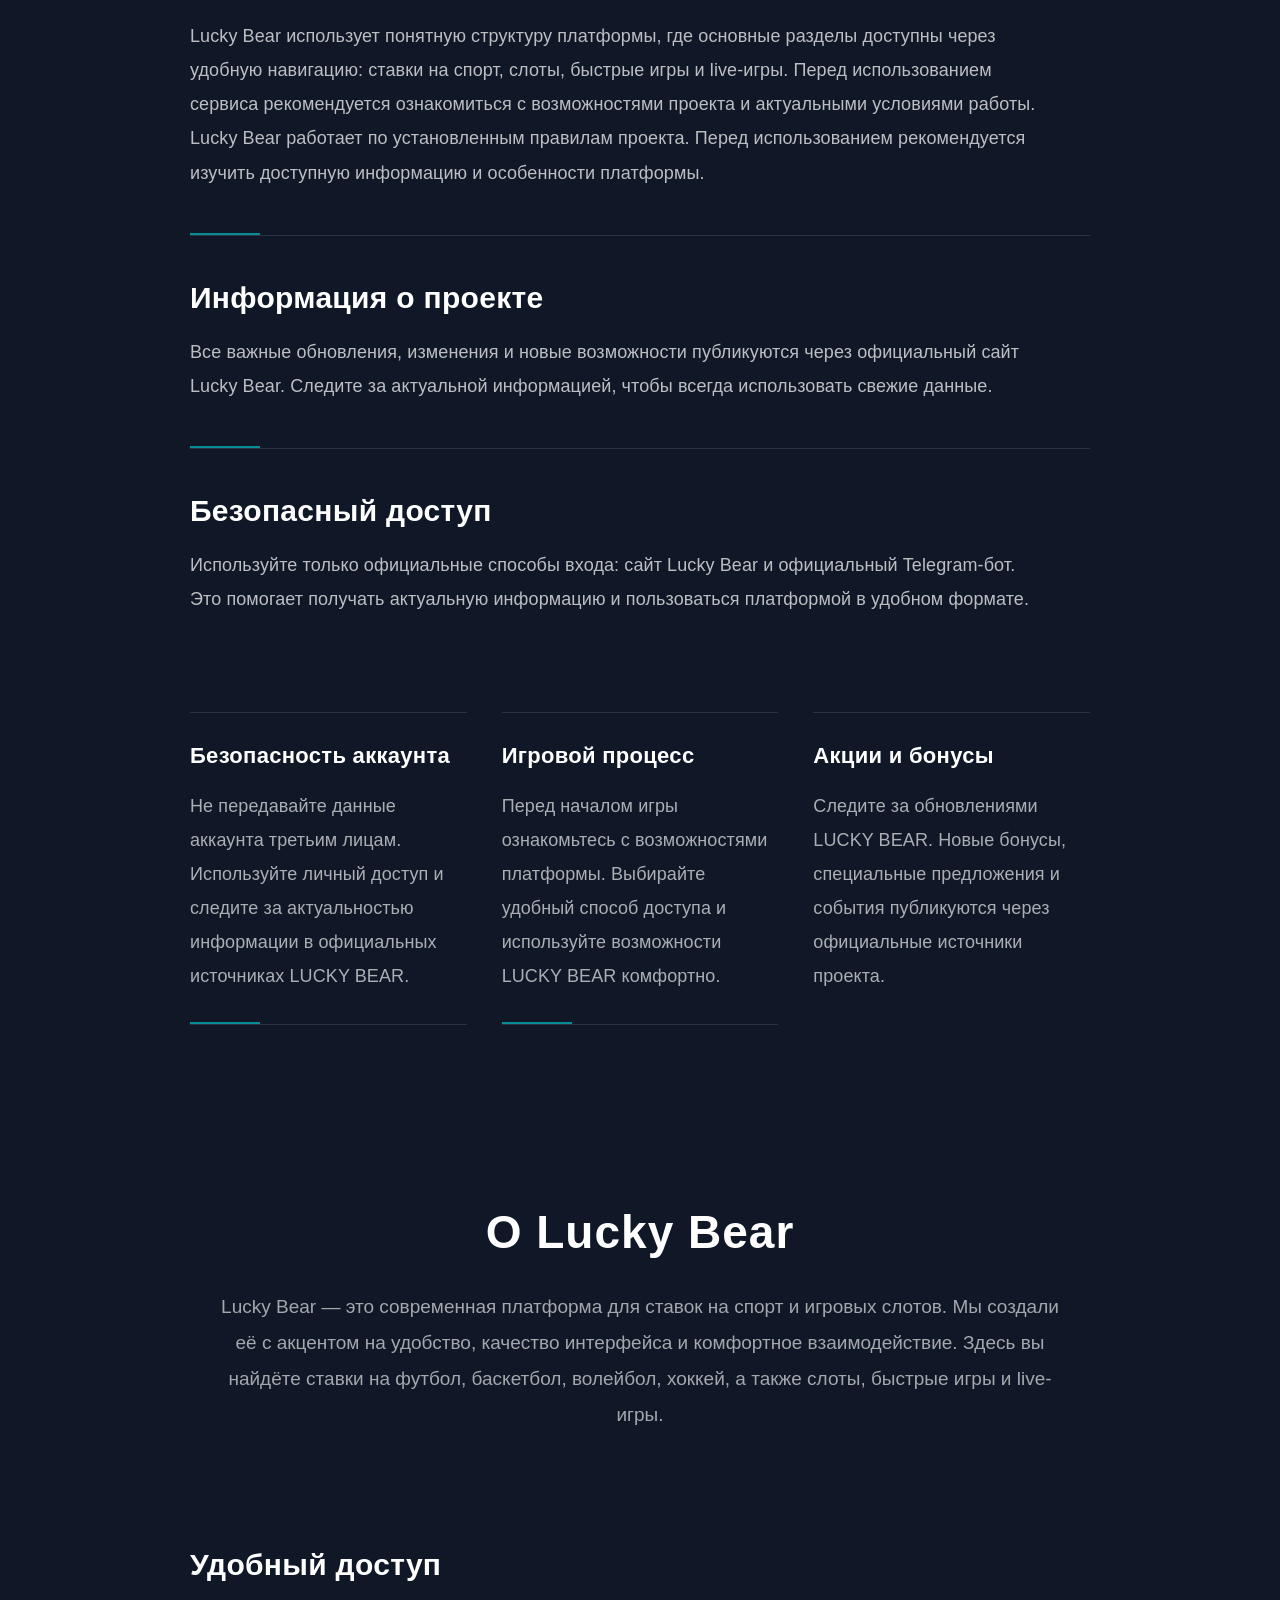
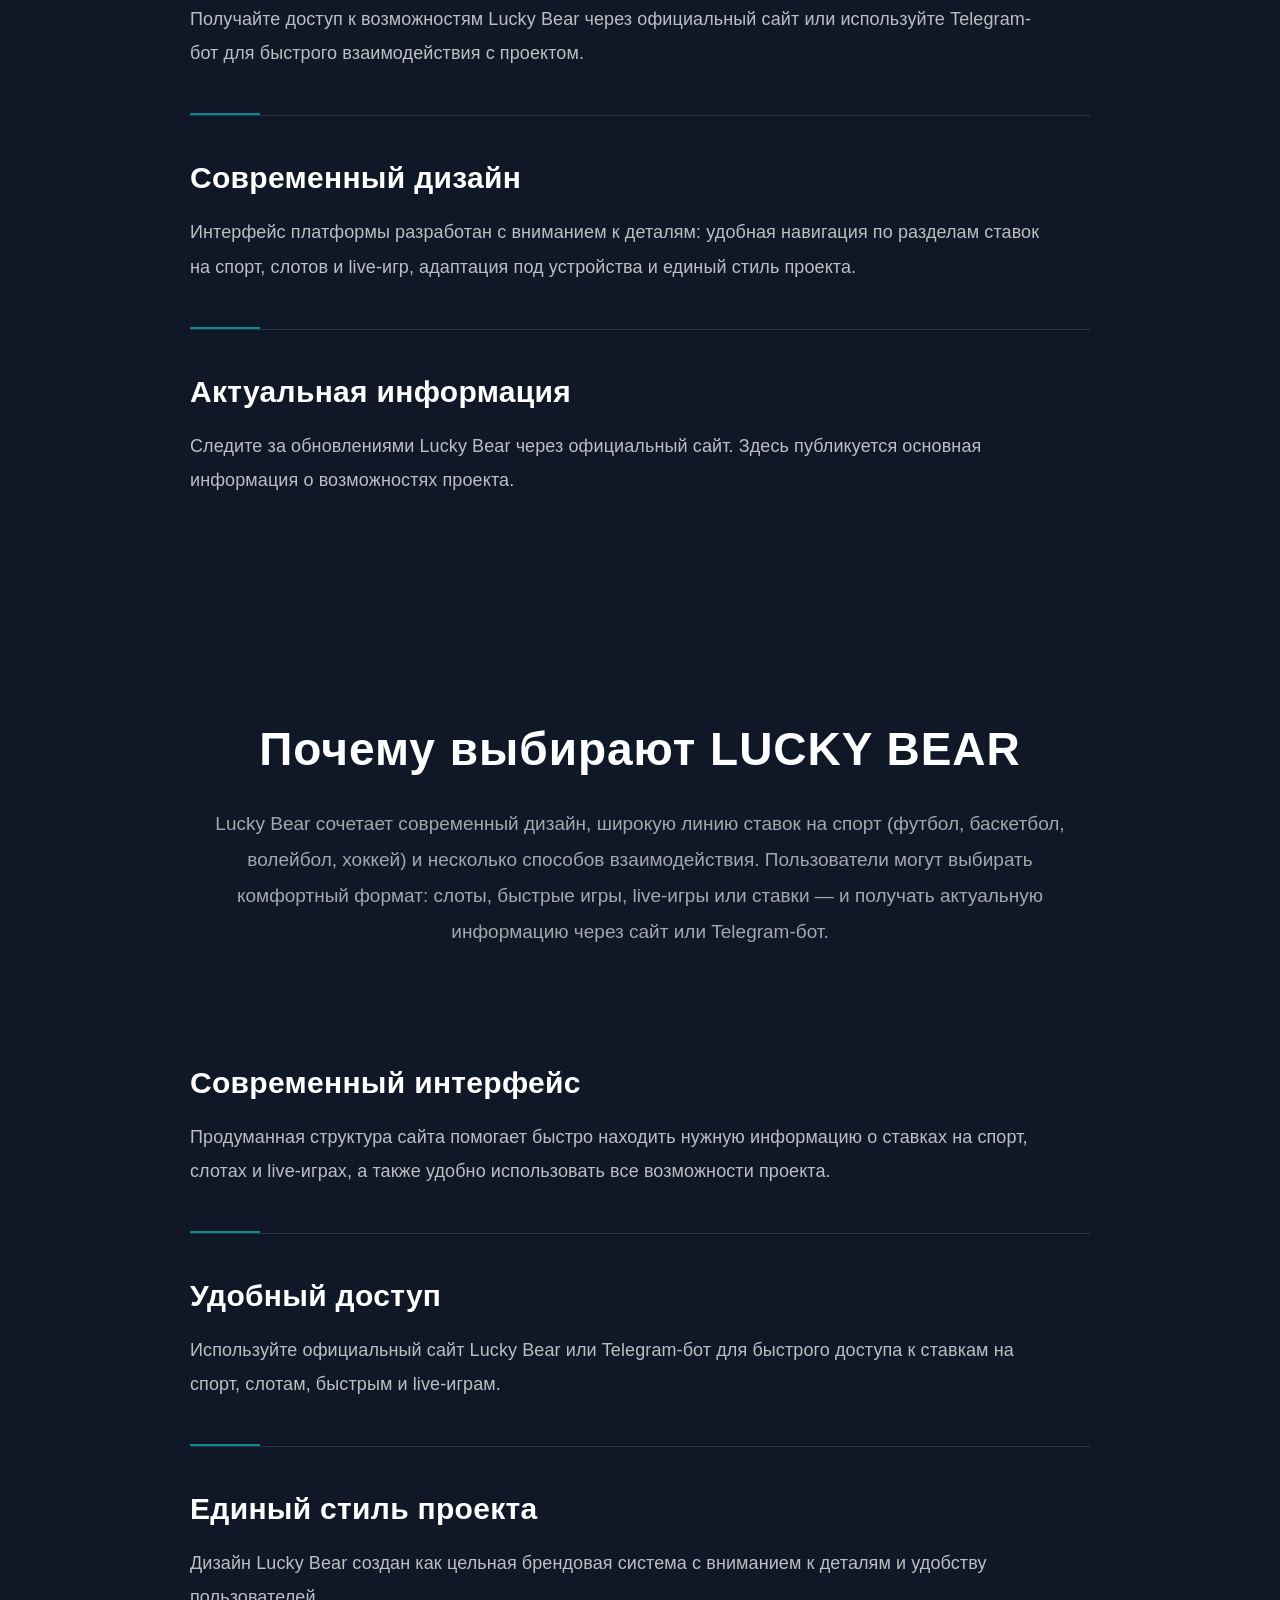
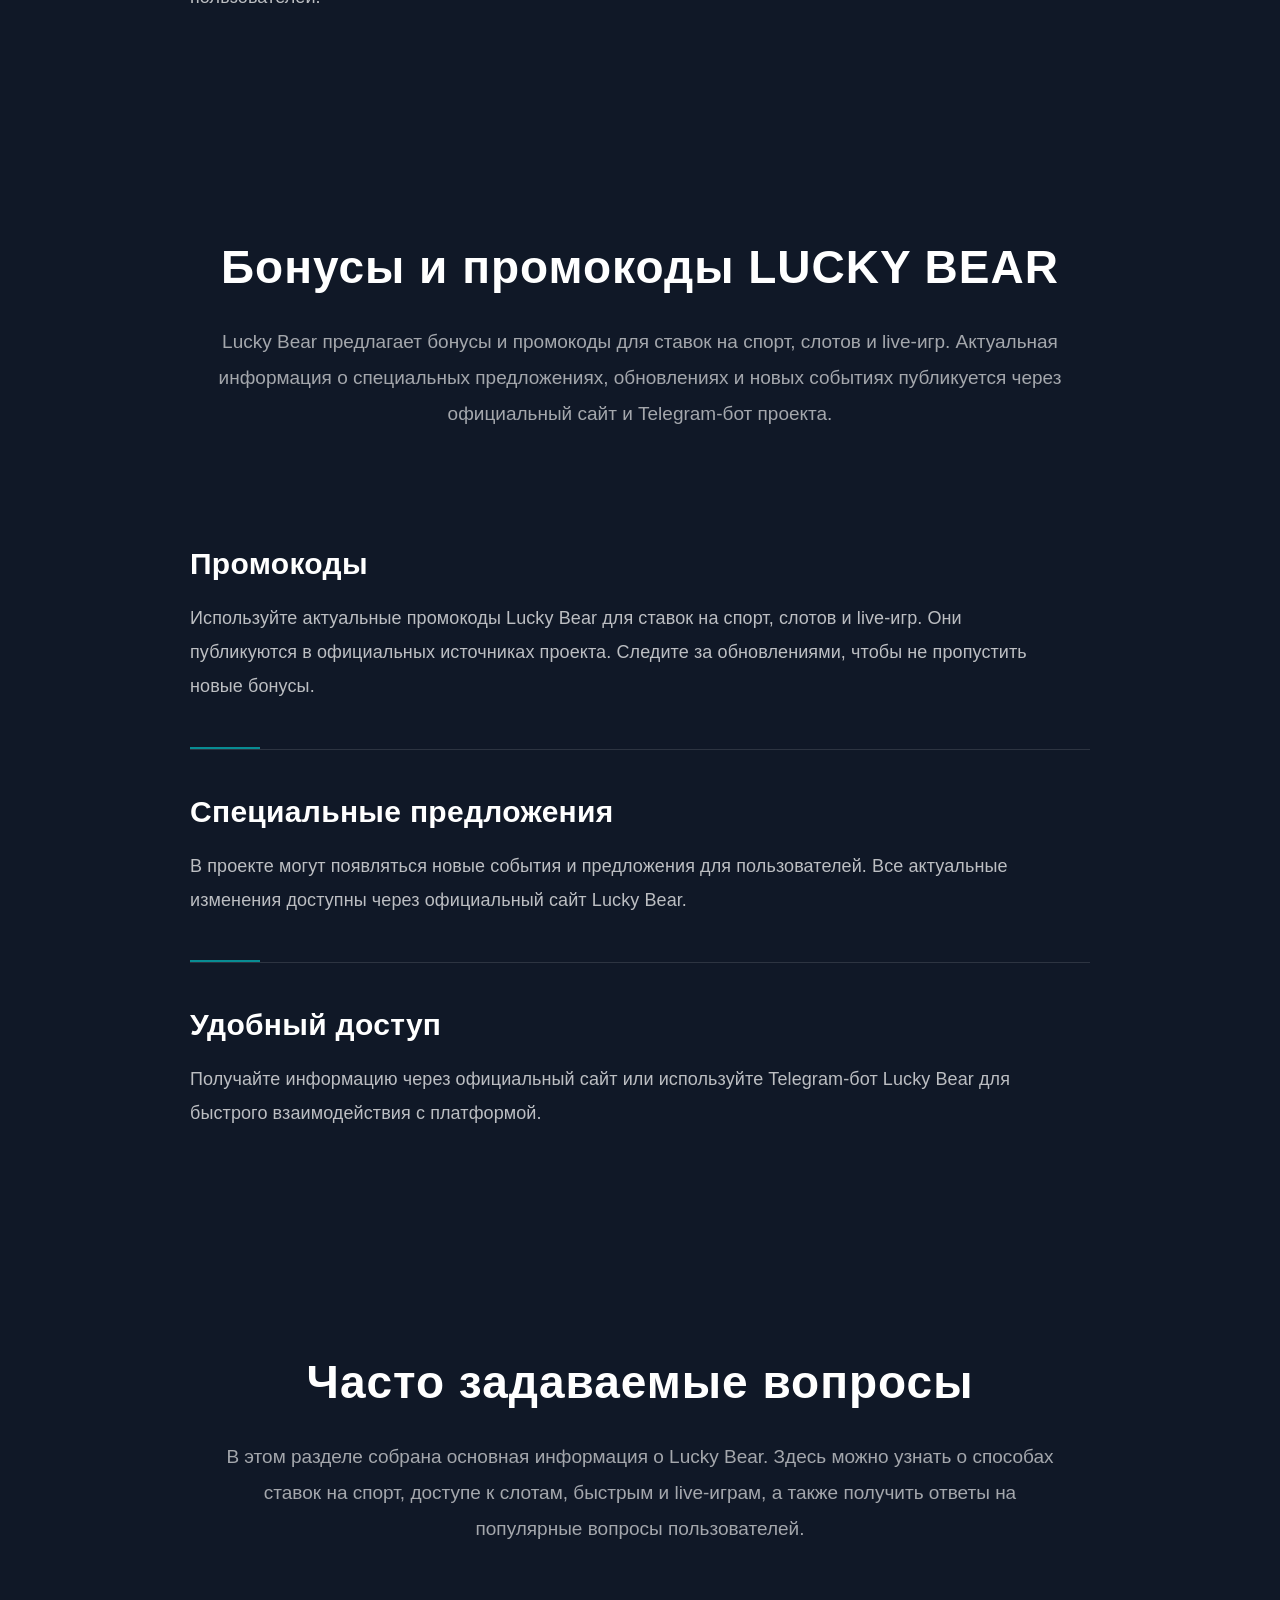
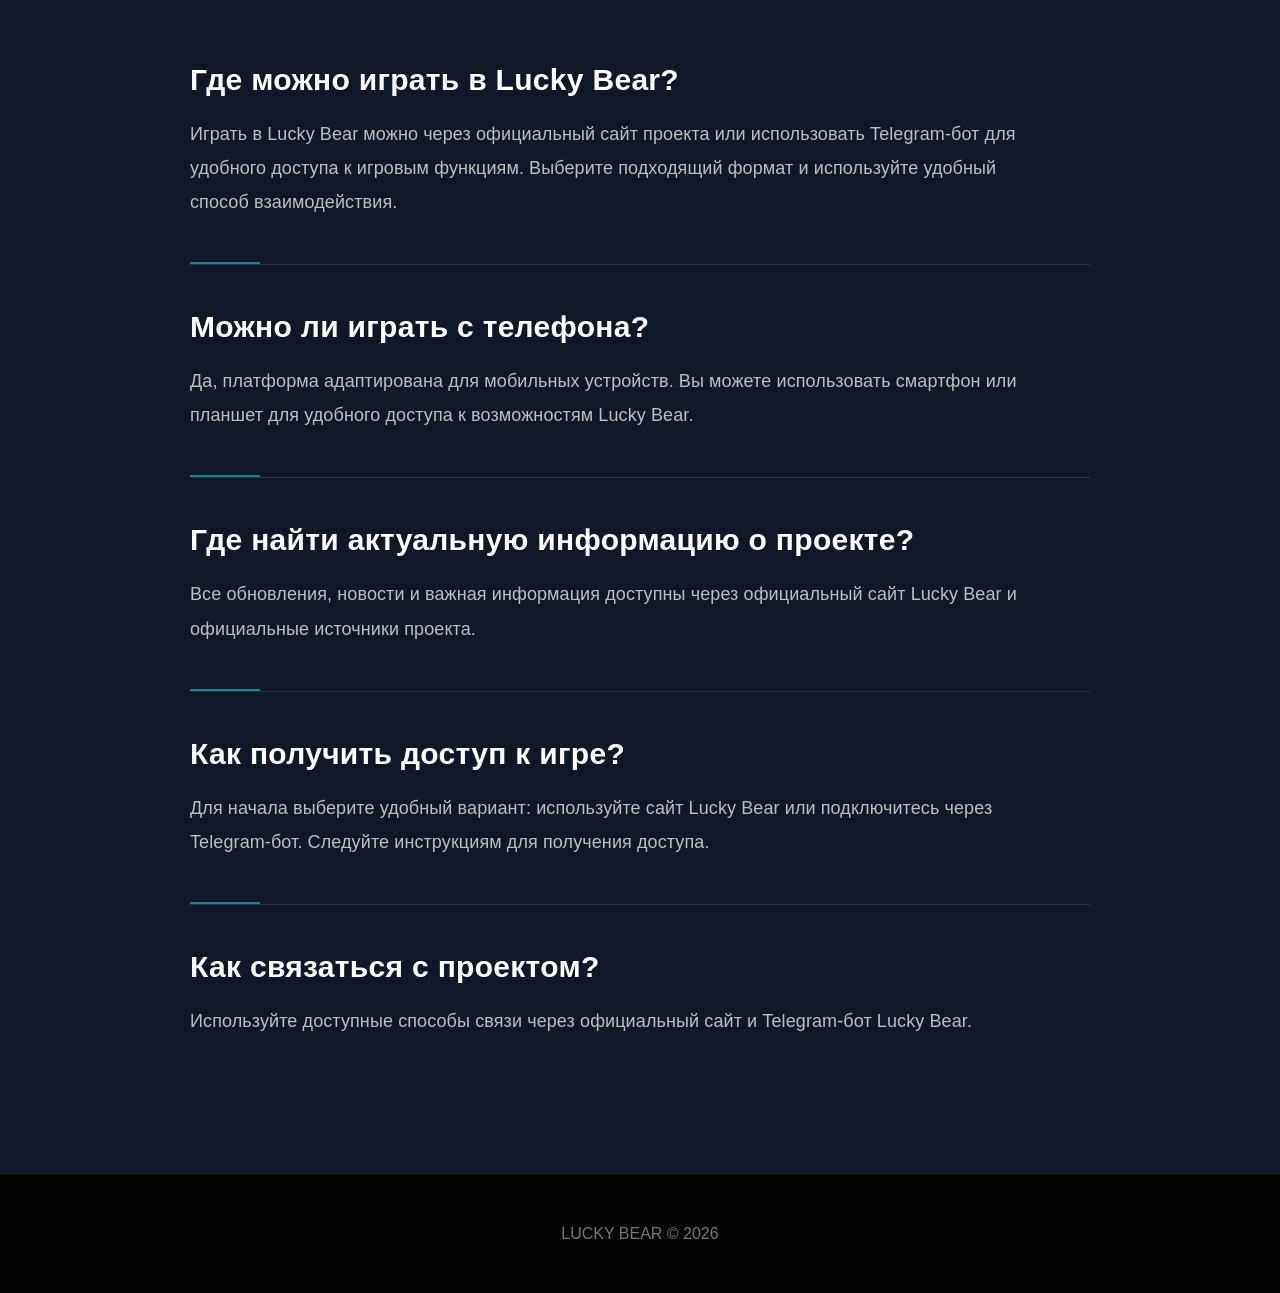
==== commit f298116f: "Update index.html" ====
--- a/index.html
+++ b/index.html
@@ -35,16 +35,15 @@
     </a>
 
     <!-- МЕНЮ-КАРУСЕЛЬ (ТОЛЬКО ДЛЯ МОБИЛЬНЫХ) -->
-   <nav class="nav" id="mobileNav">
-   <a href="how-to-play.html" class="nav-link">Как играть</a>
-    a href="rules.html" class="nav-link">Правила</a>
+  <nav class="nav" id="mobileNav">
+    <a href="how-to-play.html" class="nav-link">Как играть</a>
+    <a href="rules.html" class="nav-link">Правила</a>
     <a href="games.html" class="nav-link">Игры</a>
     <a href="bonus.html" class="nav-link">Бонусы</a>
     <a href="payment.html" class="nav-link">Пополнение</a>
     <a href="responsible.html" class="nav-link">Советы</a>
-   <a href="faq.html" class="nav-link">FAQ</a>
+    <a href="faq.html" class="nav-link">FAQ</a>
 </nav>
-
     <a href="https://lb777.xyz/5dsgV7" class="bot-button" rel="noreferrer noopener">
         <img src="images/logo.png" alt="LUCKY BEAR">
         <span>Играть</span>
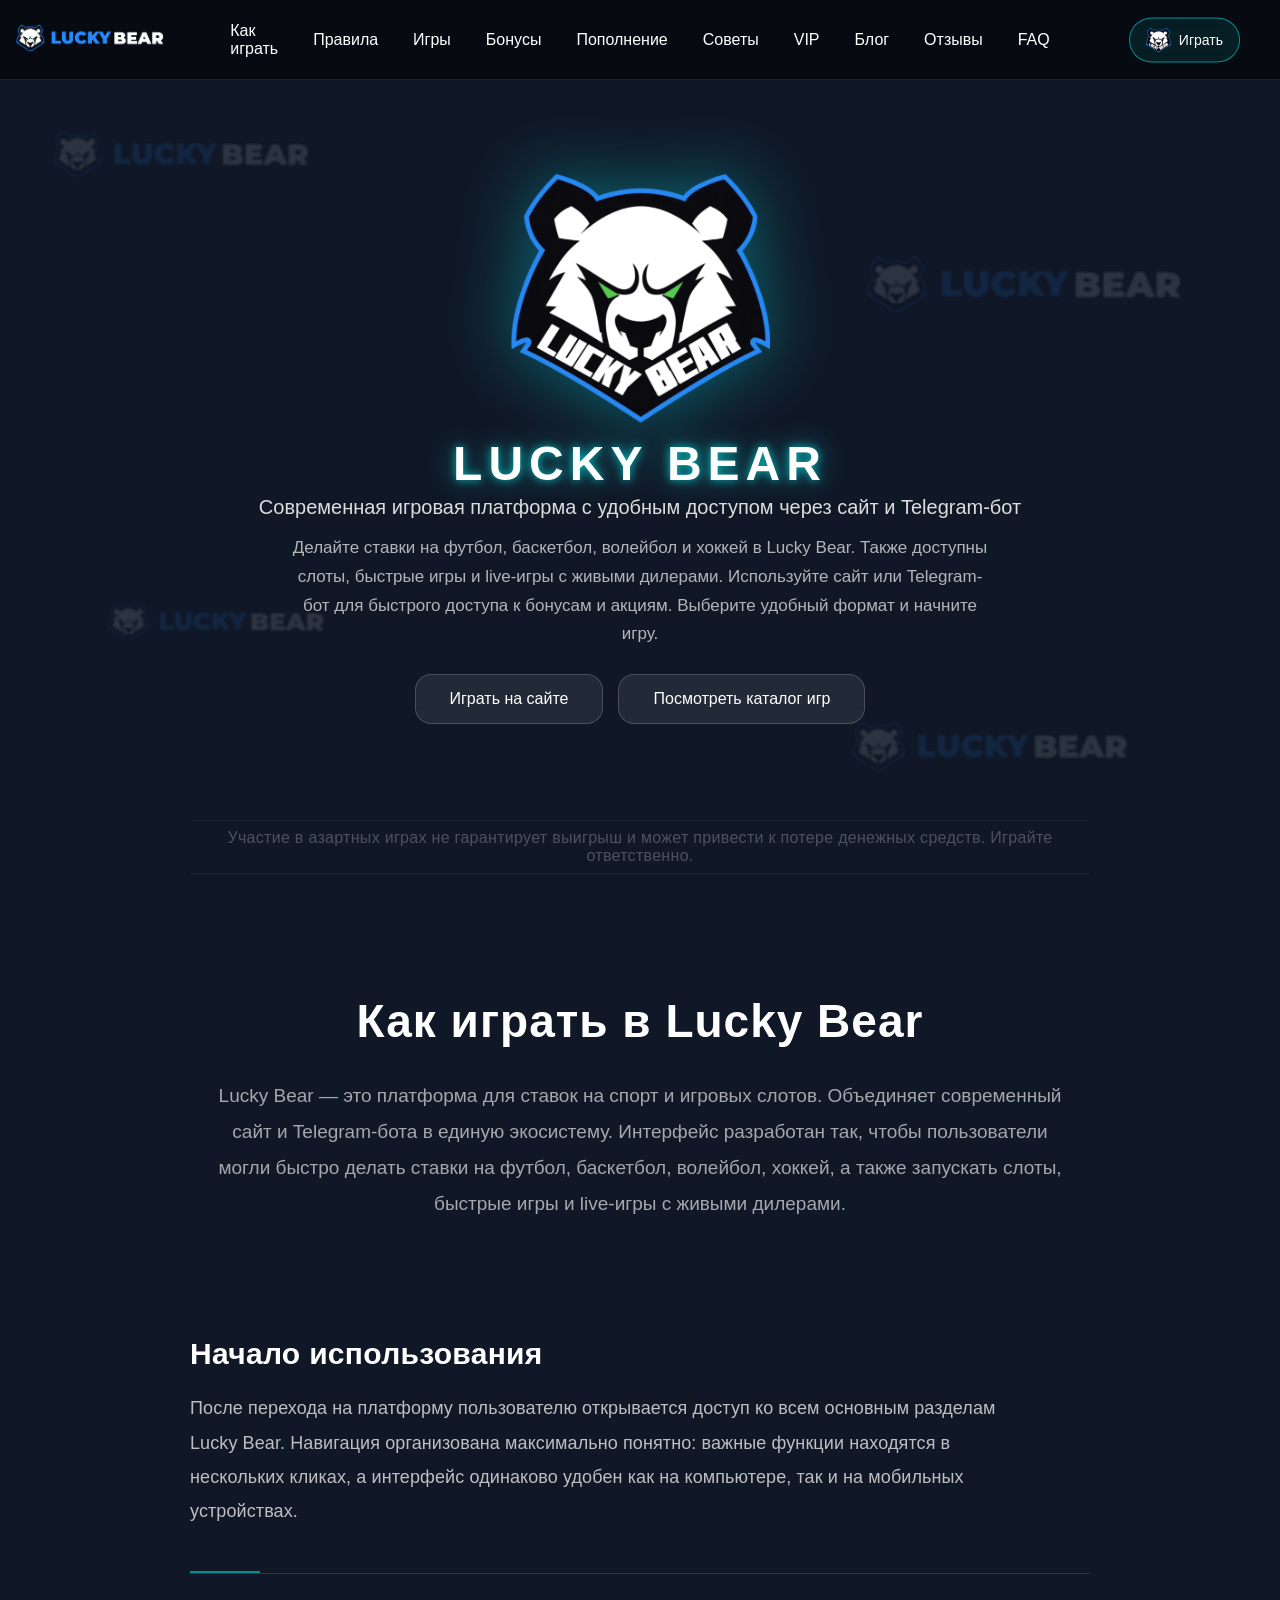
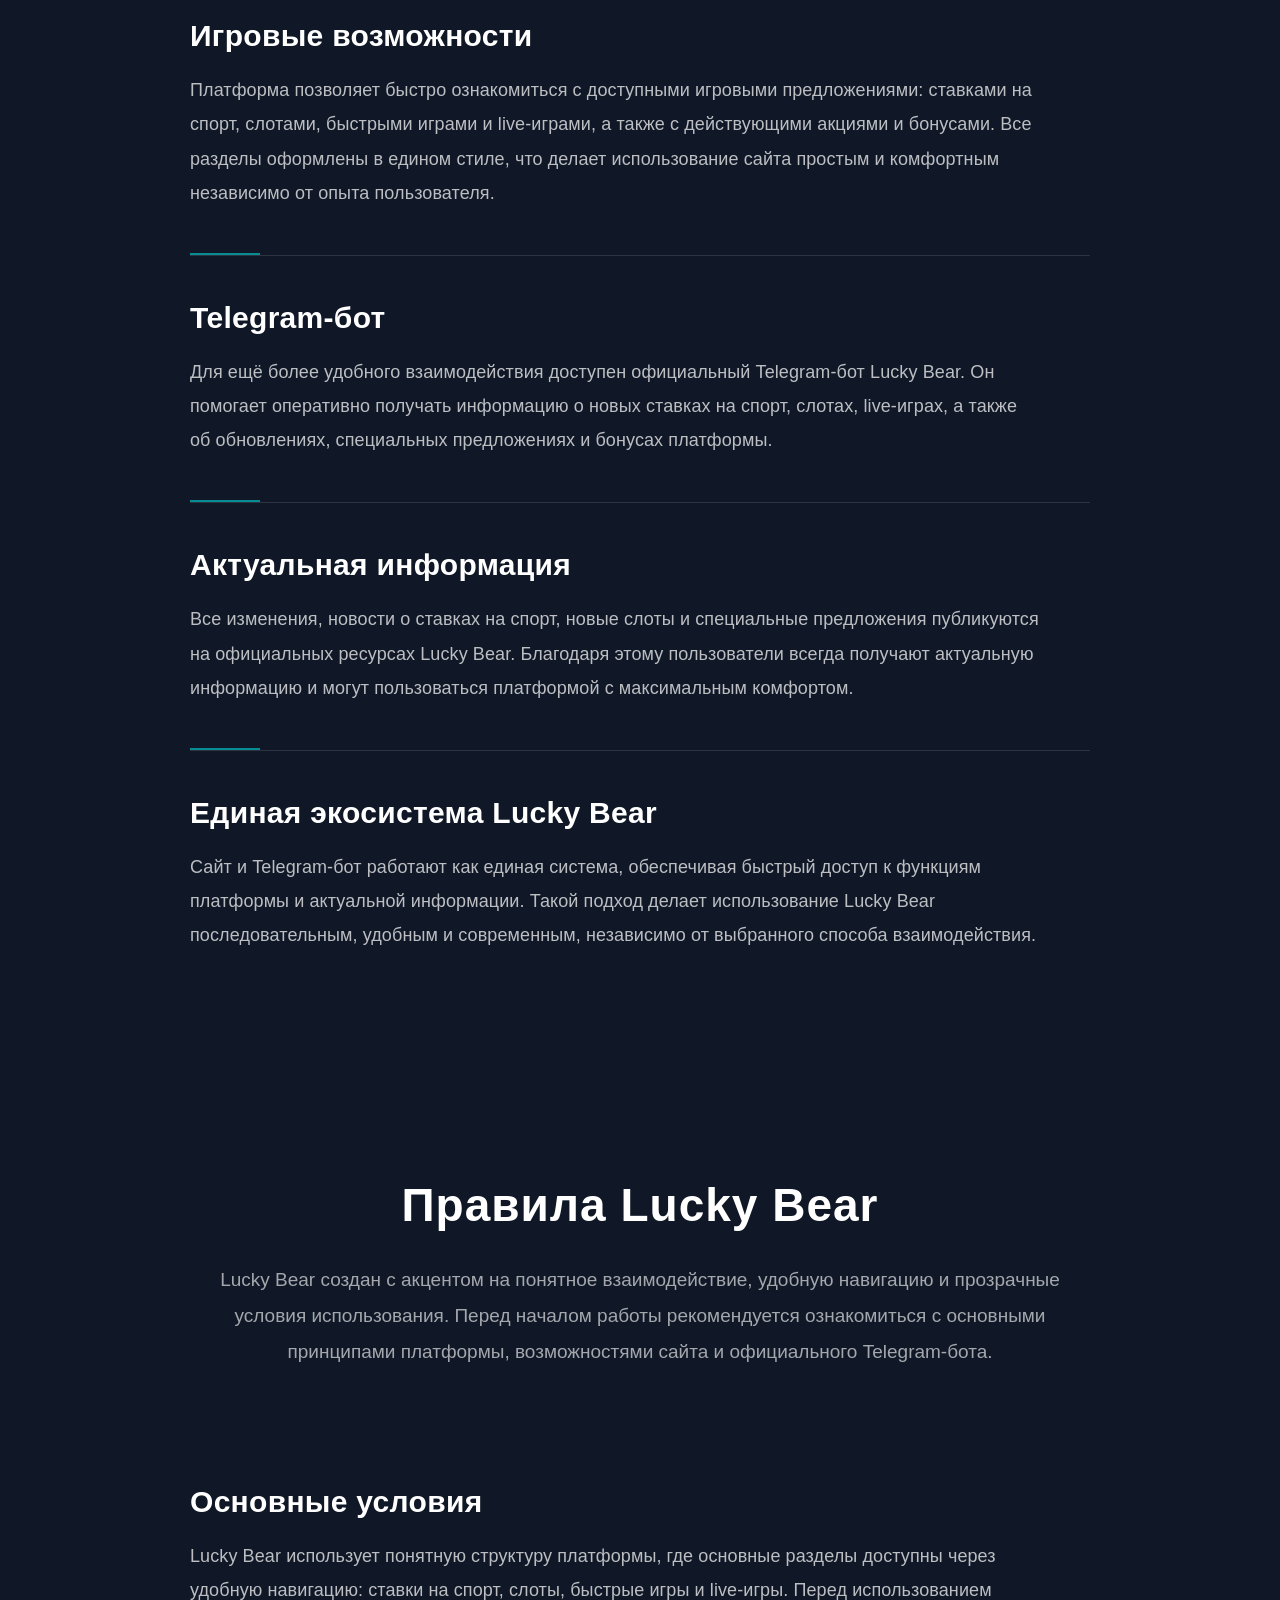
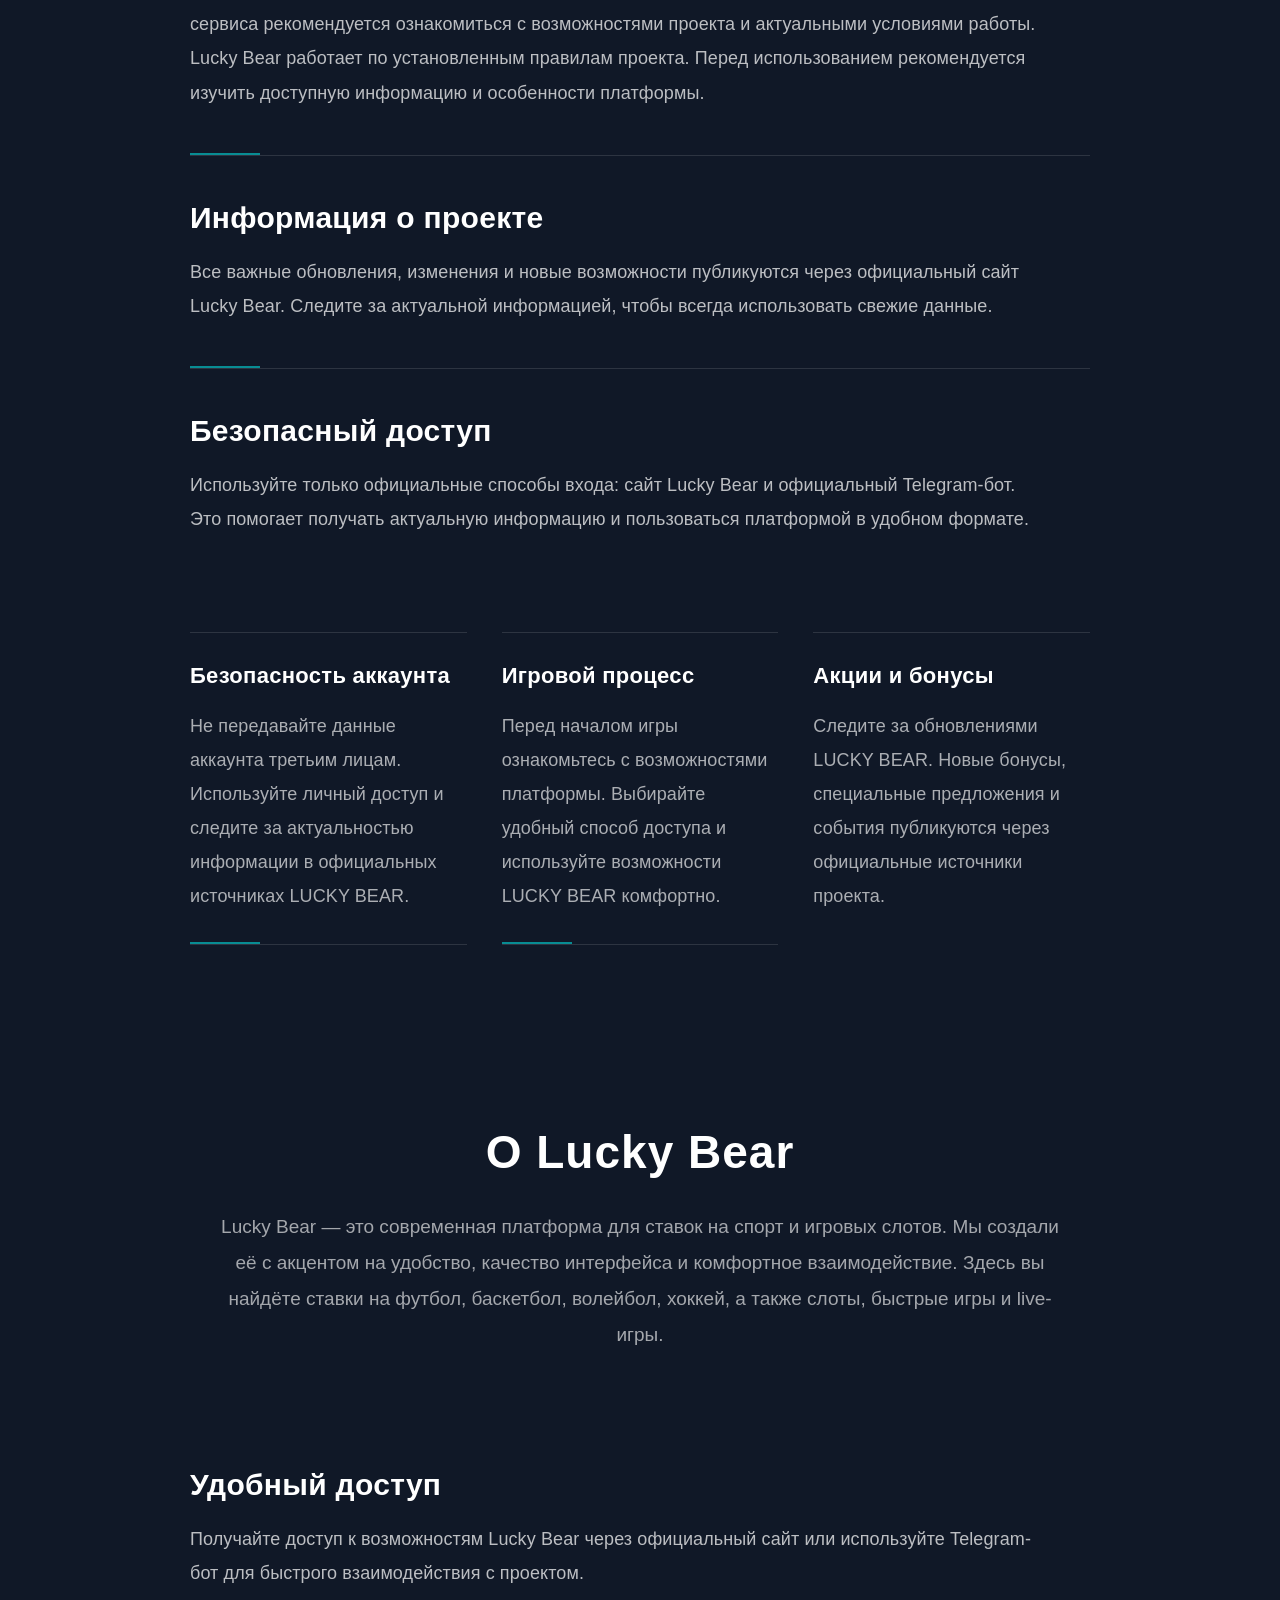
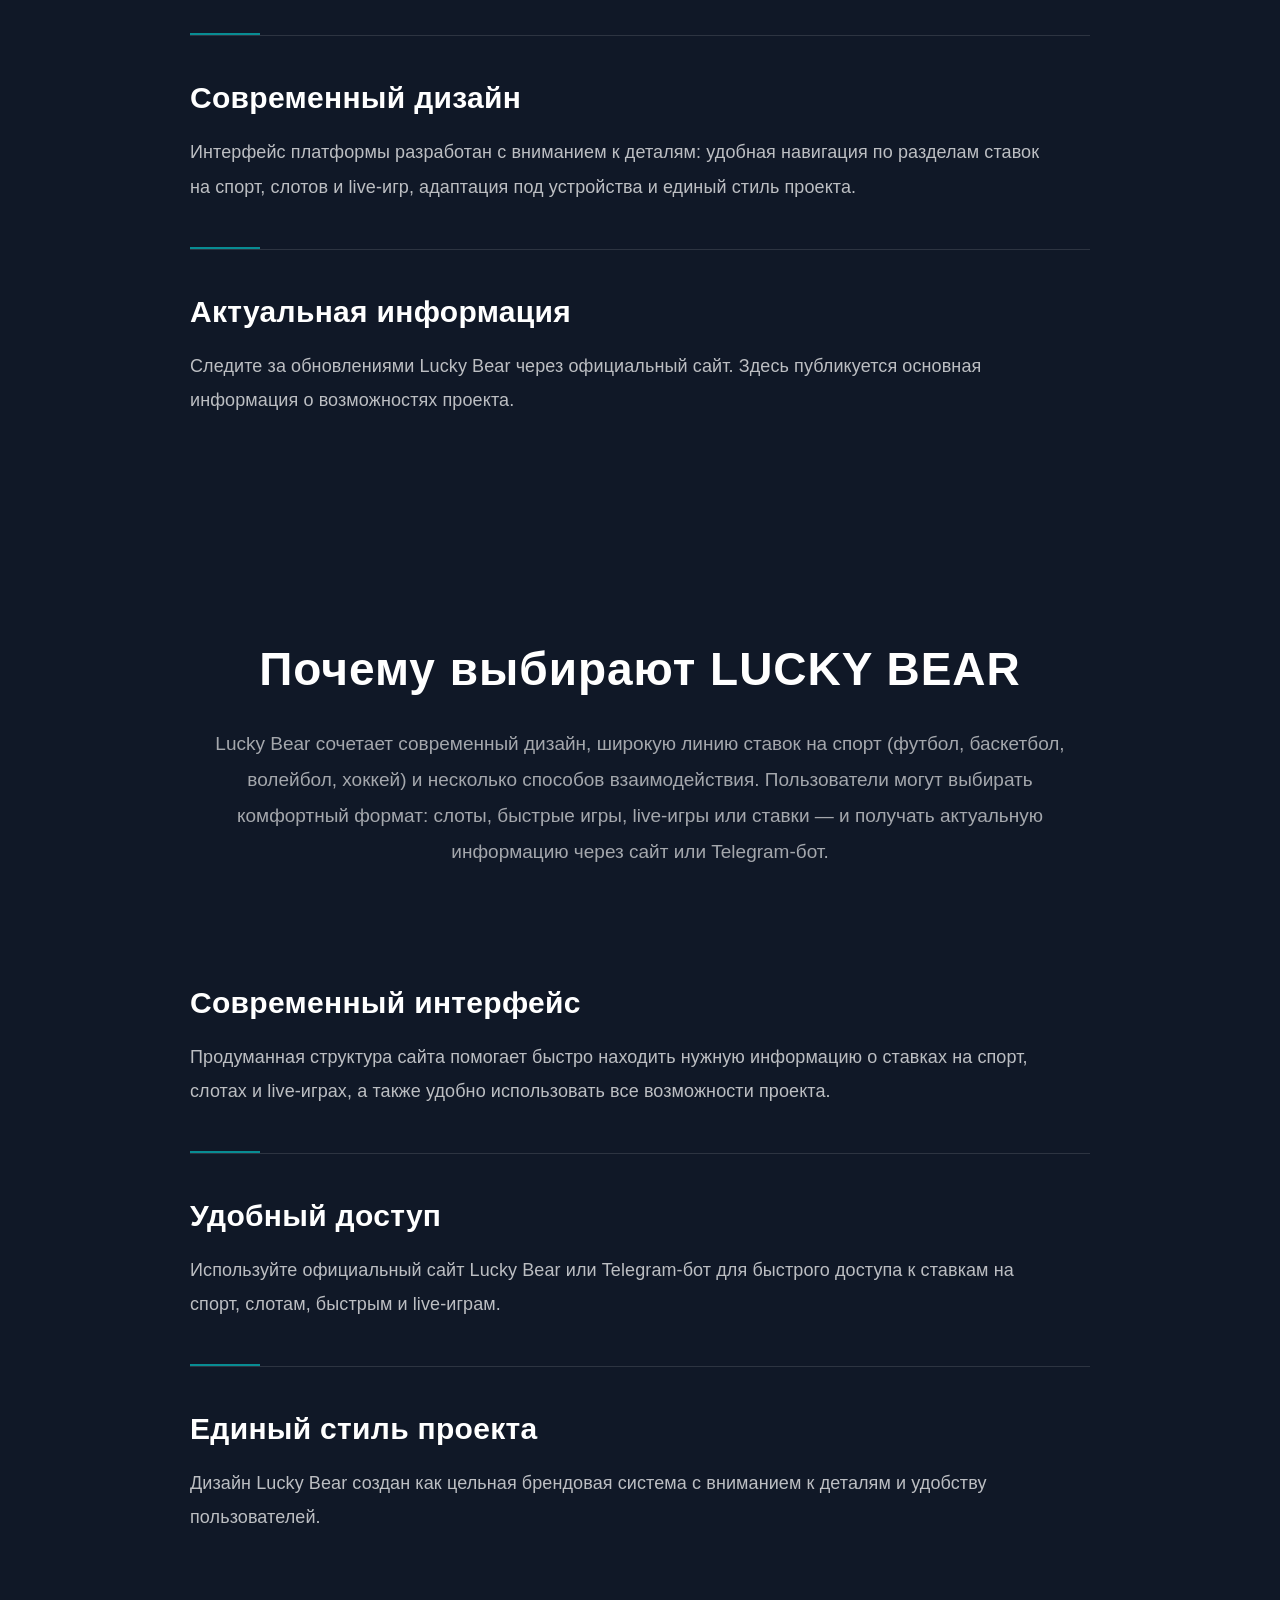
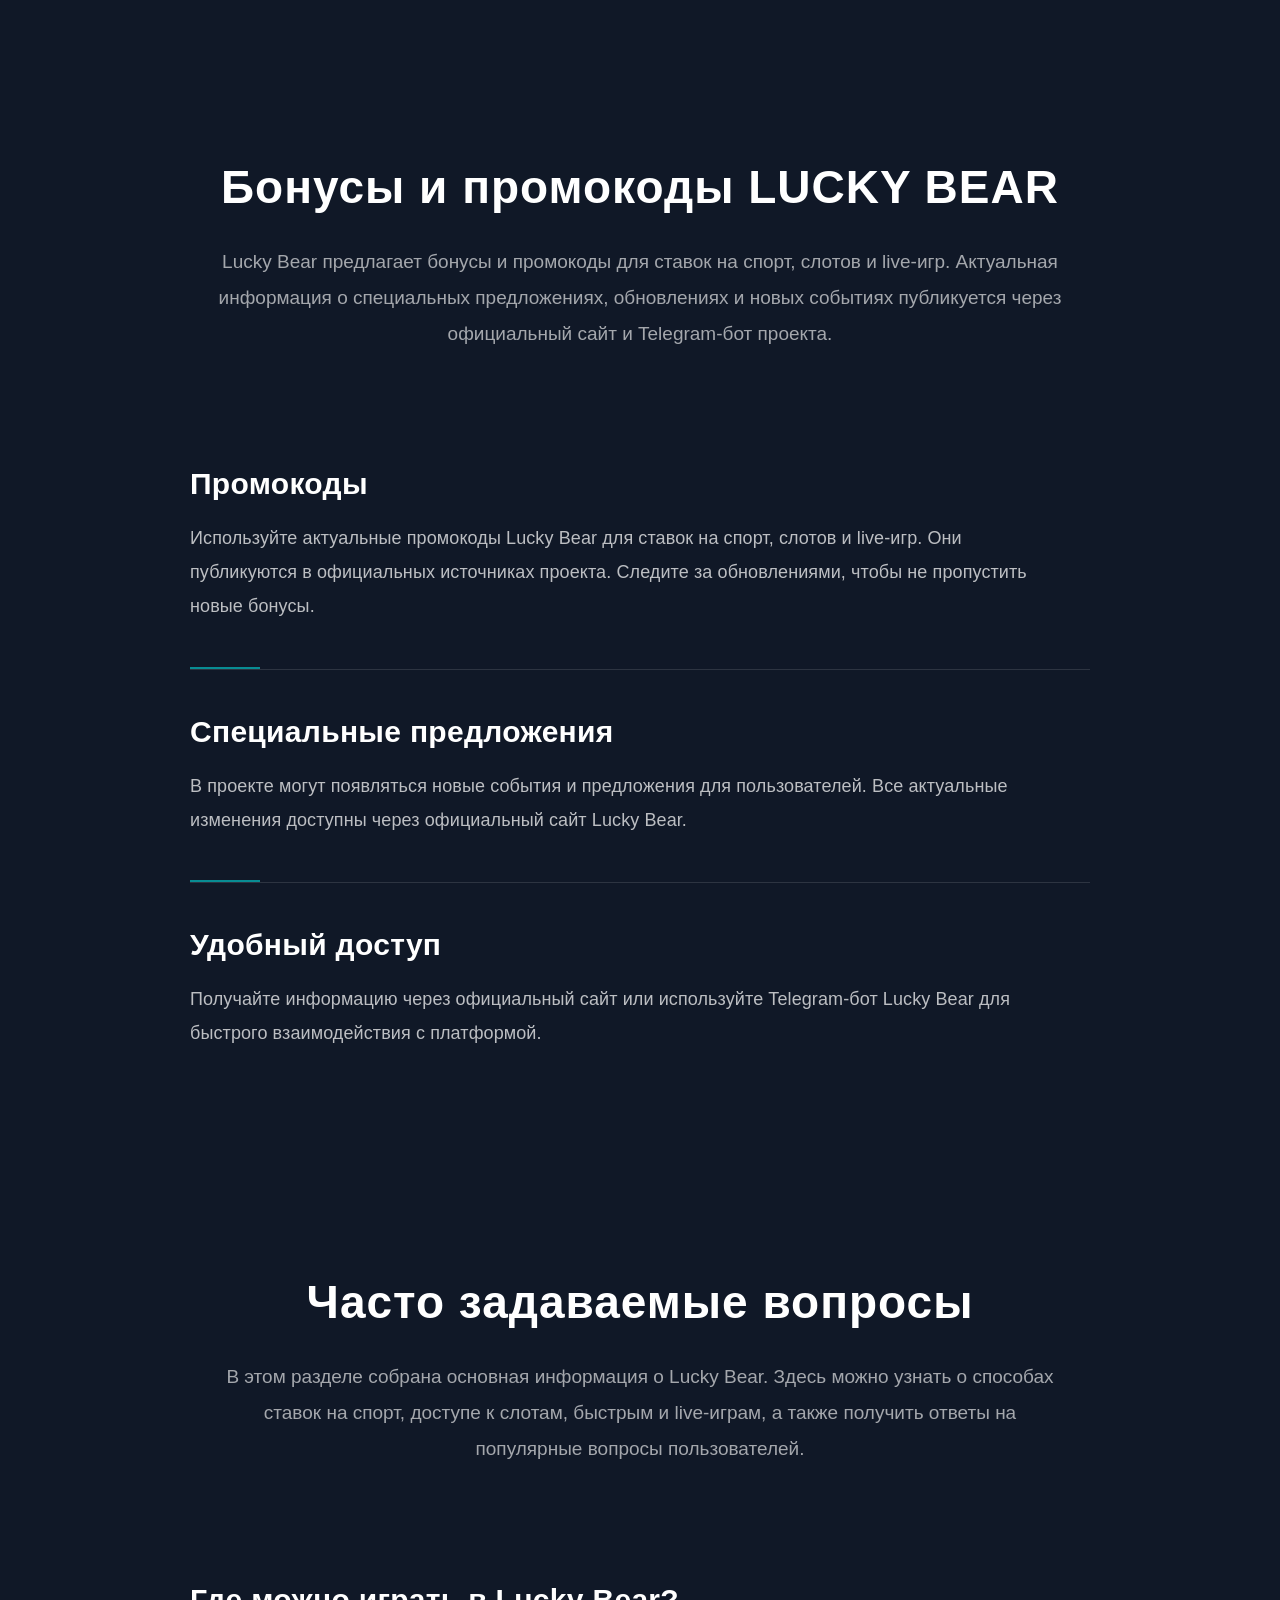
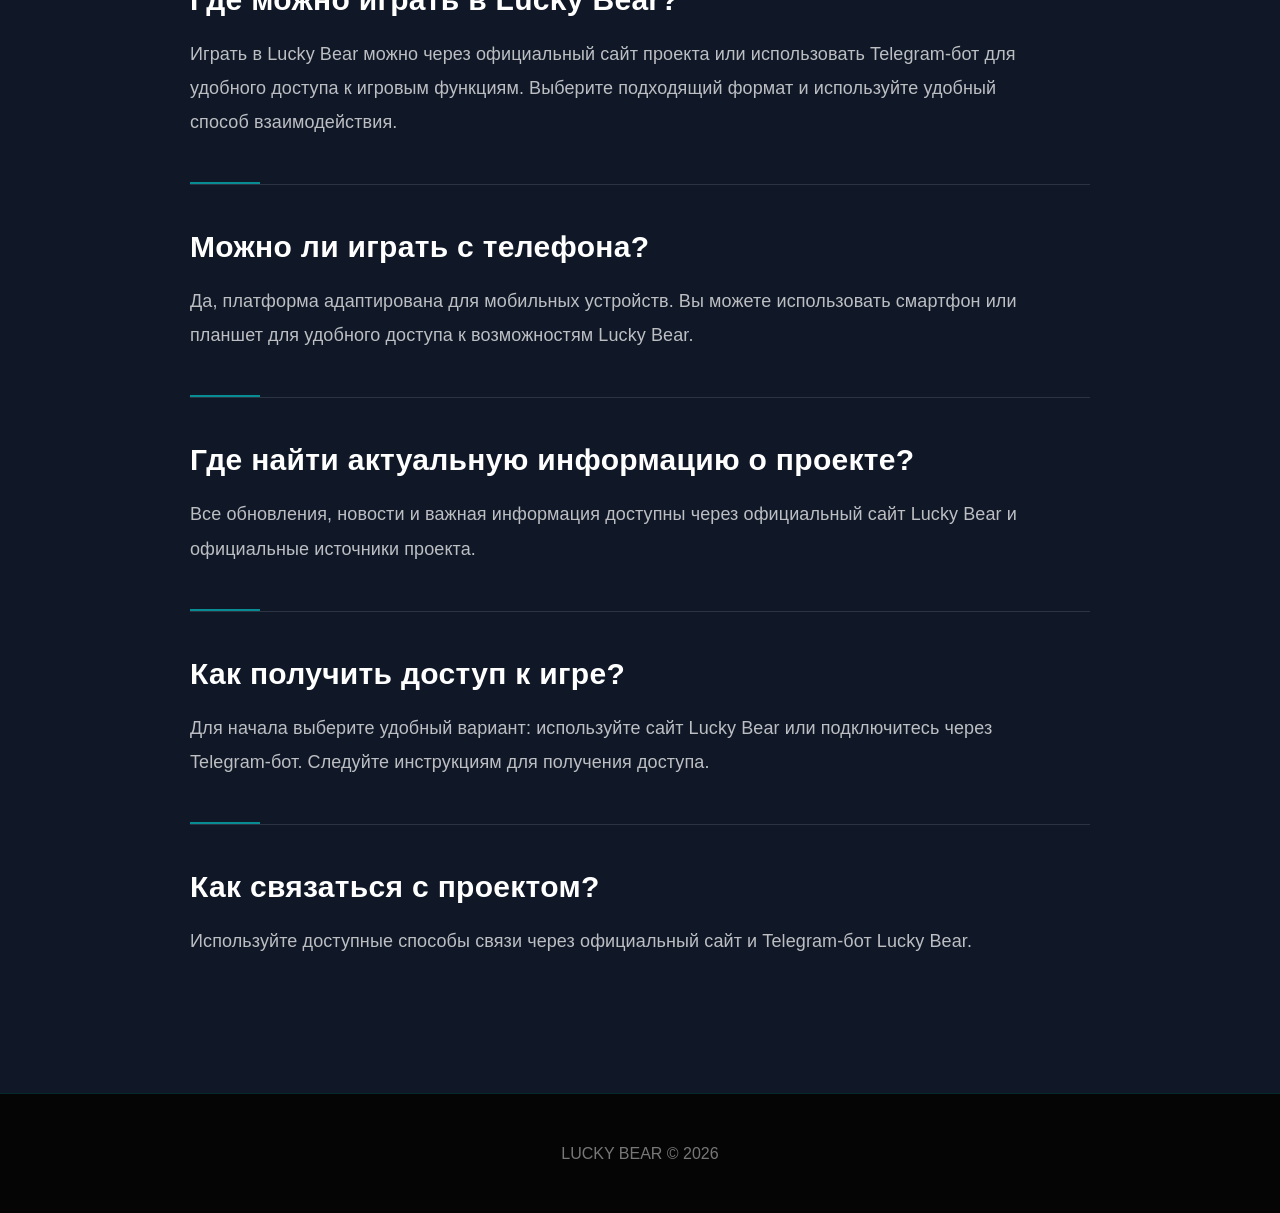
==== commit b405490b: "Update index.html" ====
--- a/index.html
+++ b/index.html
@@ -35,13 +35,16 @@
     </a>
 
     <!-- МЕНЮ-КАРУСЕЛЬ (ТОЛЬКО ДЛЯ МОБИЛЬНЫХ) -->
-  <nav class="nav" id="mobileNav">
+ <nav class="nav" id="mobileNav">
     <a href="how-to-play.html" class="nav-link">Как играть</a>
     <a href="rules.html" class="nav-link">Правила</a>
     <a href="games.html" class="nav-link">Игры</a>
     <a href="bonus.html" class="nav-link">Бонусы</a>
     <a href="payment.html" class="nav-link">Пополнение</a>
     <a href="responsible.html" class="nav-link">Советы</a>
+    <a href="vip.html" class="nav-link">VIP</a>
+    <a href="blog.html" class="nav-link">Блог</a>
+    <a href="reviews.html" class="nav-link">Отзывы</a>
     <a href="faq.html" class="nav-link">FAQ</a>
 </nav>
     <a href="https://lb777.xyz/5dsgV7" class="bot-button" rel="noreferrer noopener">
--- a/style.css
+++ b/style.css
@@ -124,10 +124,10 @@
     position: absolute;
     width: 700px;
     height: 700px;
-    background: radial-gradient(circle, rgba(0,255,255,.18), transparent 65%);
+    background: radial-gradient(circle, rgba(0,255,255,.10), transparent 70%);
     filter: blur(60px);
-}
-
+    opacity: 0.5;
+}
 .logo {
     position: relative;
     width: 260px;
@@ -530,4 +530,158 @@
     .hero-buttons {
         margin-bottom: 40px !important;
     }
-}+}
+/* ============================================================
+   ПРИНУДИТЕЛЬНАЯ АДАПТАЦИЯ ДЛЯ ВСЕХ СТРАНИЦ (как на VIP)
+   ============================================================ */
+
+/* ===== ПЕРЕОПРЕДЕЛЯЕМ HERO ===== */
+.hero {
+    padding-top: 110px !important;
+    min-height: 90vh !important;
+    height: auto !important;
+    padding-bottom: 20px !important;
+}
+
+.hero .logo {
+    width: 260px !important;
+    max-width: 50vw !important;
+    margin-top: 0 !important;
+    margin-bottom: 5px !important;
+}
+
+.hero .title {
+    margin-top: 5px !important;
+}
+
+.hero .subtitle {
+    margin-top: 5px !important;
+}
+
+.hero .hero-description {
+    margin-top: 15px !important;
+}
+
+.hero .hero-buttons {
+    margin-top: 25px !important;
+    margin-bottom: 10px !important;
+}
+
+/* ===== ПЕРЕОПРЕДЕЛЯЕМ ПРЕДУПРЕЖДЕНИЕ ===== */
+.hero + div {
+    margin-top: 10px !important;
+    margin-bottom: 30px !important;
+}
+
+/* ===== УБИРАЕМ ПОДСВЕТКУ НАФИГ ===== */
+.hero::before {
+    opacity: 0.1 !important;
+    width: 300px !important;
+    height: 300px !important;
+    background: radial-gradient(circle, rgba(0,255,255,.03), transparent 70%) !important;
+    filter: blur(40px) !important;
+}
+
+/* ===== МОБИЛЬНАЯ АДАПТАЦИЯ ===== */
+@media (max-width: 768px) {
+    .hero {
+        padding-top: 100px !important;
+        min-height: 80vh !important;
+        height: auto !important;
+        padding-bottom: 10px !important;
+    }
+
+    .hero .logo {
+        width: 160px !important;
+        max-width: 45vw !important;
+        margin-top: 0 !important;
+        margin-bottom: 5px !important;
+    }
+
+    .hero .title {
+        font-size: 24px !important;
+        margin-top: 5px !important;
+    }
+
+    .hero .subtitle {
+        font-size: 14px !important;
+        margin-top: 5px !important;
+    }
+
+    .hero .hero-description {
+        font-size: 15px !important;
+        padding: 0 15px !important;
+        margin-top: 10px !important;
+        line-height: 1.6 !important;
+    }
+
+    .hero .hero-buttons {
+        margin-top: 15px !important;
+        margin-bottom: 5px !important;
+        gap: 12px !important;
+    }
+
+    .hero .main-button {
+        padding: 12px 24px !important;
+        font-size: 14px !important;
+    }
+
+    .hero + div {
+        margin-top: 5px !important;
+        margin-bottom: 15px !important;
+        padding: 5px 0 !important;
+        font-size: 13px !important;
+    }
+
+    .hero::before {
+        opacity: 0.05 !important;
+        width: 200px !important;
+        height: 200px !important;
+    }
+}
+
+@media (max-width: 400px) {
+    .hero {
+        padding-top: 90px !important;
+        min-height: 70vh !important;
+    }
+
+    .hero .logo {
+        width: 130px !important;
+        max-width: 40vw !important;
+    }
+
+    .hero .title {
+        font-size: 20px !important;
+    }
+
+    .hero .subtitle {
+        font-size: 12px !important;
+    }
+
+    .hero .hero-description {
+        font-size: 13px !important;
+        padding: 0 10px !important;
+    }
+
+    .hero .main-button {
+        padding: 10px 18px !important;
+        font-size: 13px !important;
+    }
+
+    .hero::before {
+        opacity: 0.03 !important;
+        width: 150px !important;
+        height: 150px !important;
+    }
+}
+
+/* ===== ФОНОВЫЕ МЕДВЕДИ НА МОБИЛЬНЫХ ===== */
+@media (max-width: 480px) {
+    .bear-background {
+        top: 120px !important;
+        background-position: 10% 15%, 90% 20%, 10% 80%, 90% 85% !important;
+        background-size: 120px, 140px, 100px, 130px !important;
+        opacity: 0.15 !important;
+    }
+}
